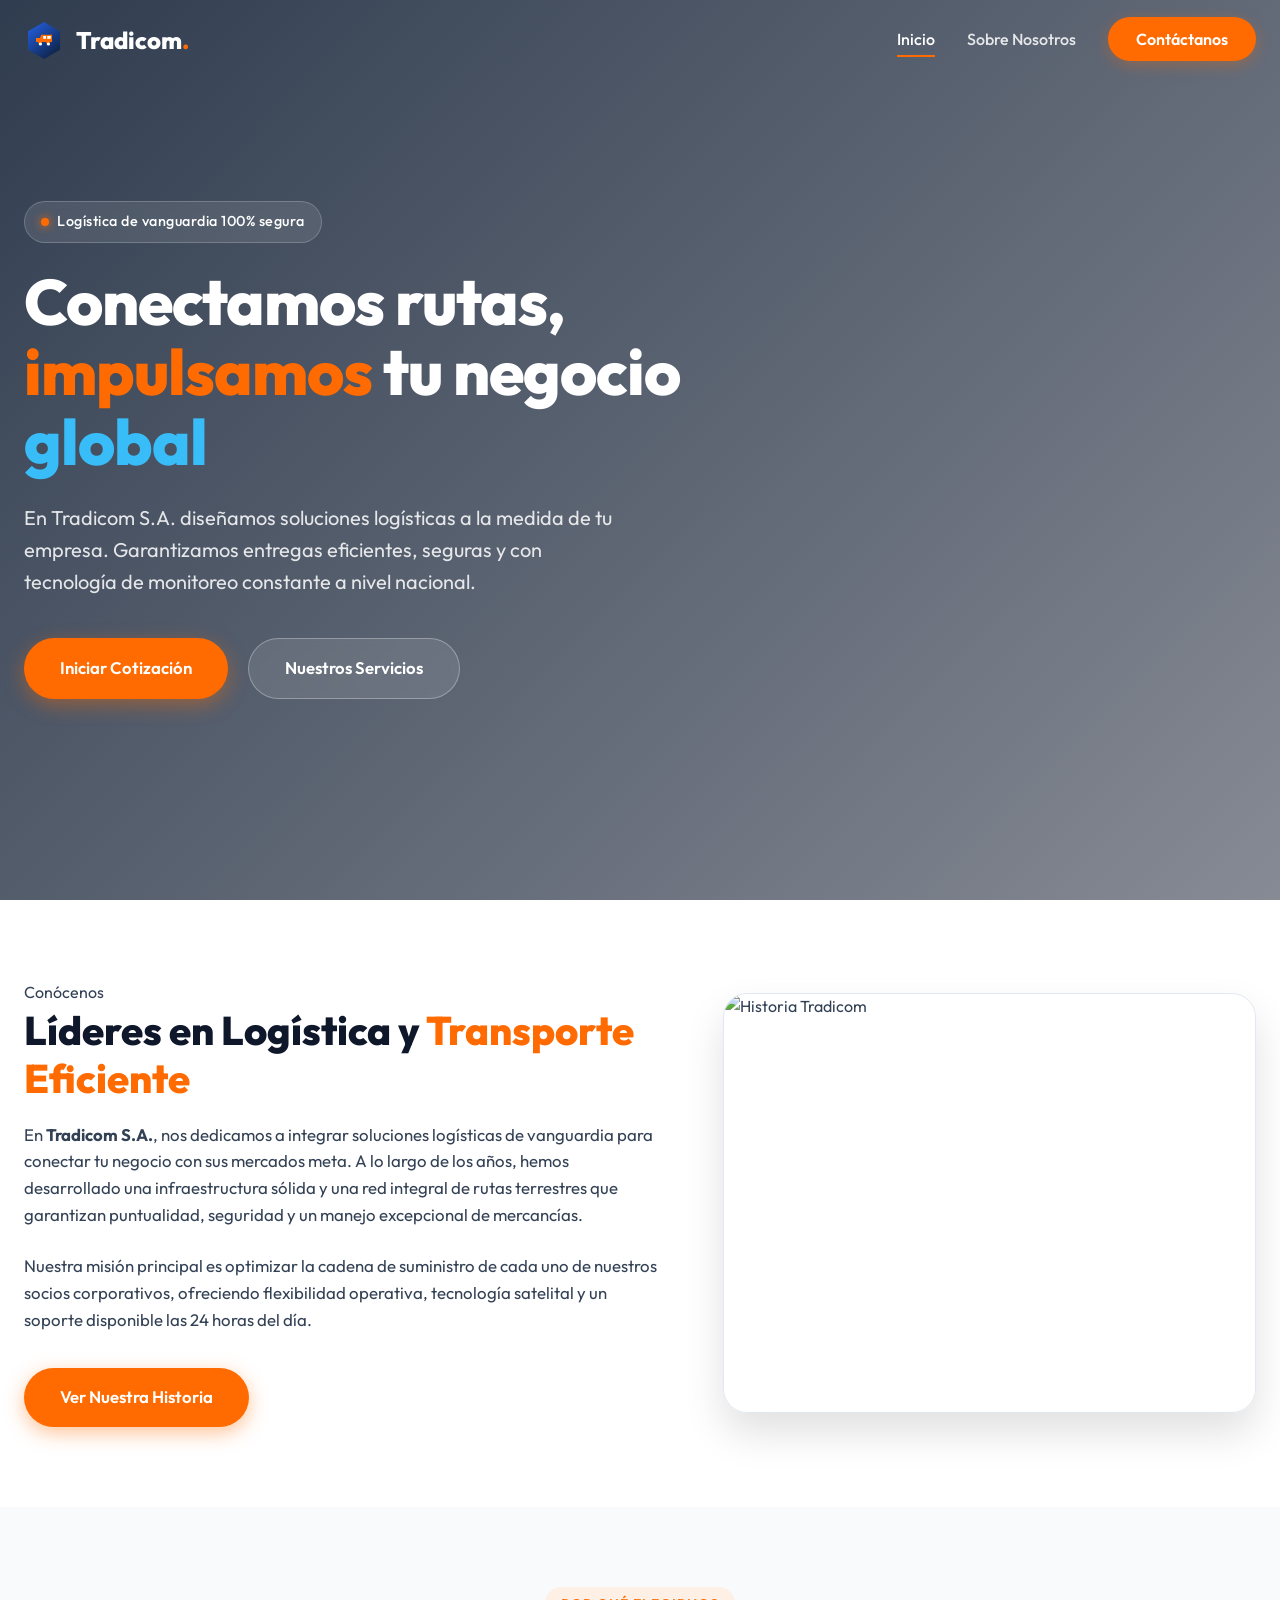
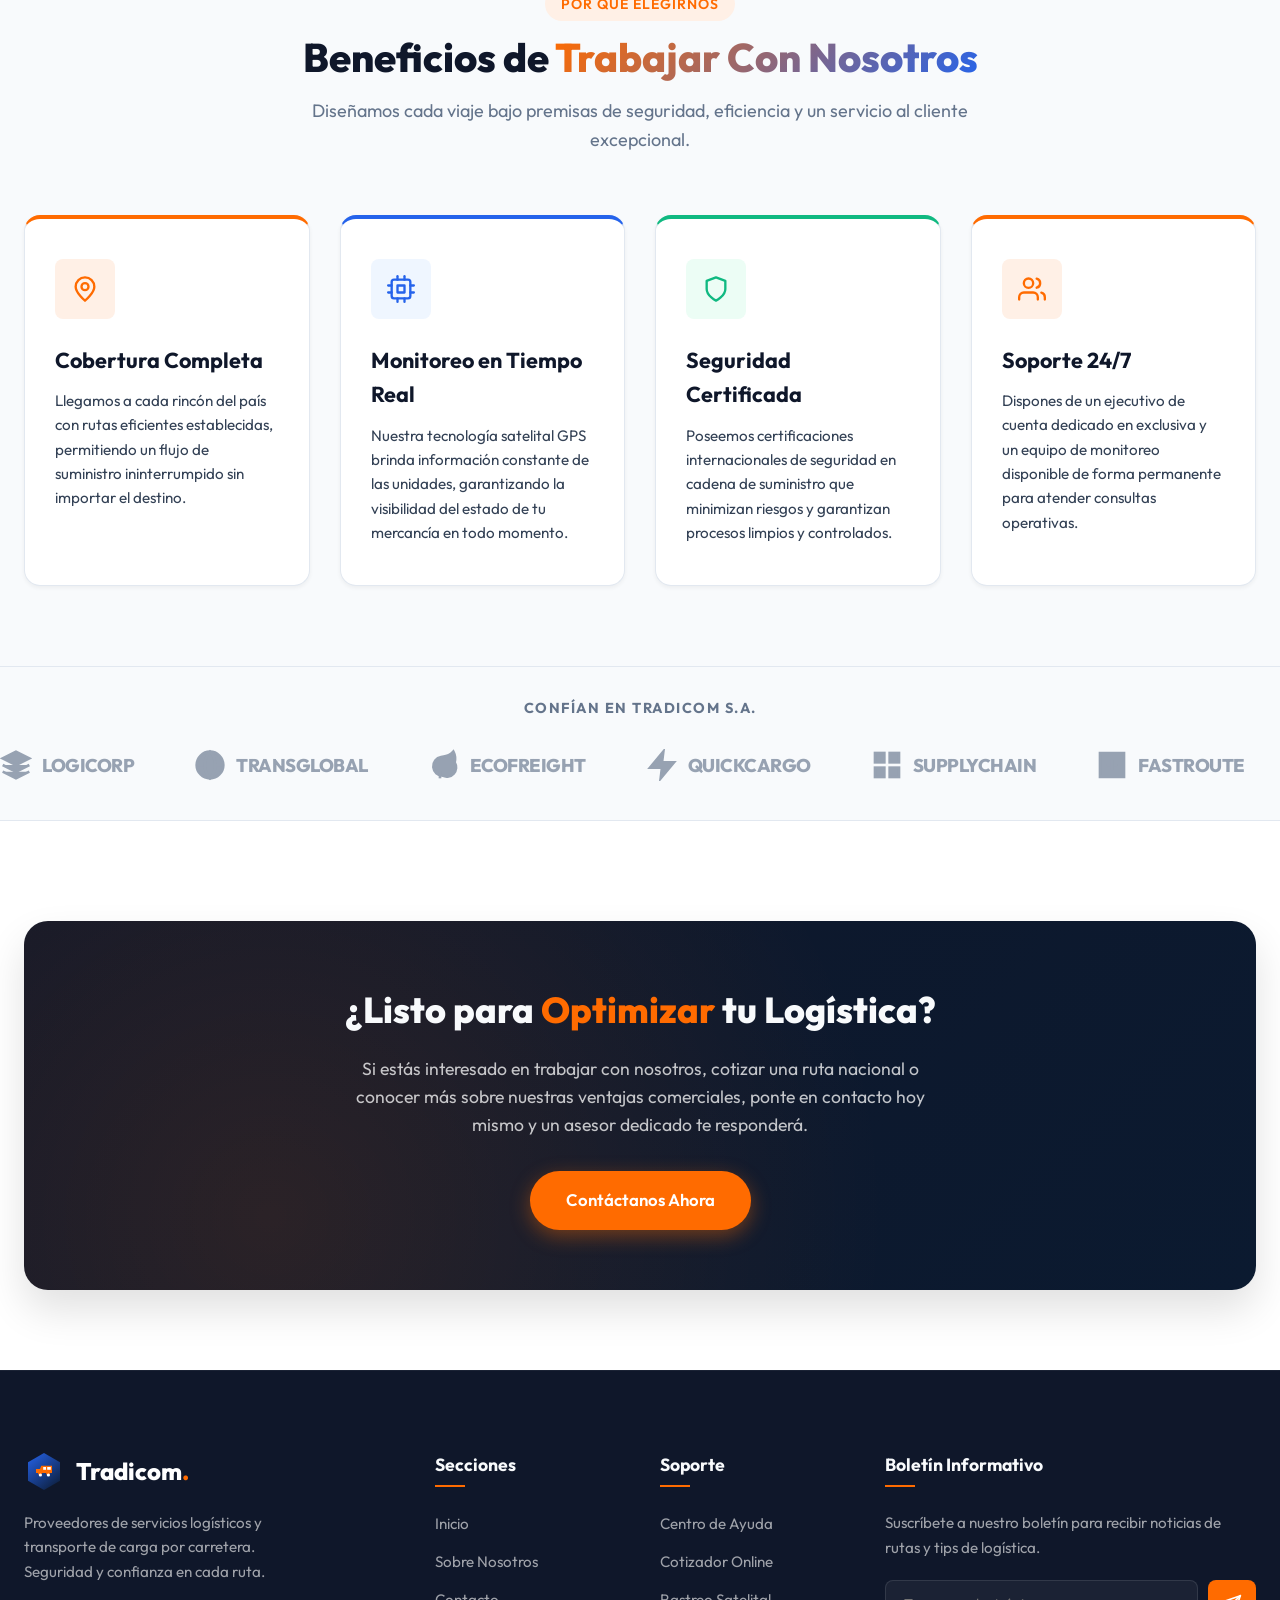
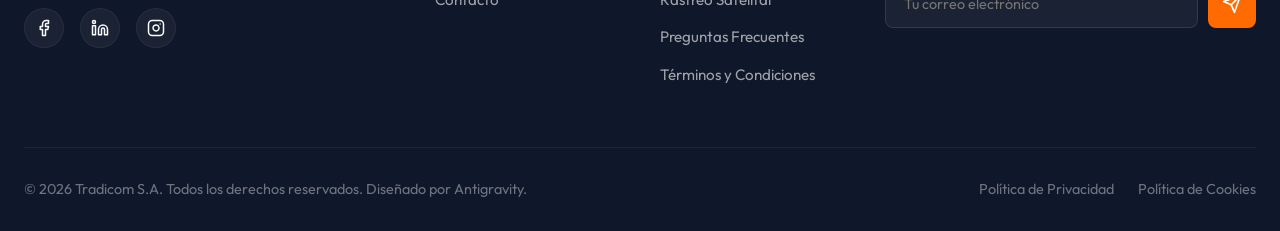
==== index.html @ 8307e0cf "Add files via upload" ====
<!DOCTYPE html>
<html lang="es">
<head>
  <meta charset="UTF-8">
  <meta name="viewport" content="width=device-width, initial-scale=1.0">
  <title>Tradicom S.A. | Inicio - Transporte y Logística Premium</title>
  <!-- Etiquetas Meta para SEO -->
  <meta name="description" content="Tradicom S.A. ofrece servicios de transporte terrestre y soluciones logísticas de alta eficiencia, seguridad y cobertura. Optimiza tu cadena de suministro con nosotros.">
  <meta name="keywords" content="Tradicom, Logística, Transporte, Carga, Camiones, Distribución, Cadena de Suministro, Envíos, WhatsApp">
  <meta name="author" content="Tradicom S.A.">
  <!-- Enlace a la hoja de estilos compartida -->
  <link rel="stylesheet" href="style.css">
</head>
<body>

  <!-- Barra de Navegación (Sticky y Responsiva) -->
  <header>
    <div class="container nav-container">
      <!-- Logotipo y Nombre de la Empresa -->
      <a href="index.html" class="logo" id="logoLink">
        <svg viewBox="0 0 100 100" fill="none" xmlns="http://www.w3.org/2000/svg">
          <path d="M50 5L90 28.1V74.4L50 97.5L10 74.4V28.1L50 5Z" fill="url(#logo-gradient)" />
          <path d="M30 45L40 45L43 37L70 37V55L65 55L63 60L57 60L55 55L45 55L43 60L37 60L35 55L30 55V45Z" fill="#ff6b00" />
          <circle cx="41" cy="60" r="4" fill="white" />
          <circle cx="61" cy="60" r="4" fill="white" />
          <path d="M58 40H67V47H58V40Z" fill="white" />
          <path d="M48 40H55V47H48V40Z" fill="white" />
          <defs>
            <linearGradient id="logo-gradient" x1="10" y1="5" x2="90" y2="97.5" gradientUnits="userSpaceOnUse">
              <stop offset="0%" stop-color="#2563eb" />
              <stop offset="100%" stop-color="#0b1a30" />
            </linearGradient>
          </defs>
        </svg>
        <div class="logo-text">Tradicom<span>.</span></div>
      </a>

      <!-- Enlaces de navegación entre las páginas del sitio -->
      <nav>
        <ul class="nav-links">
          <li><a href="index.html" class="active">Inicio</a></li>
          <li><a href="sobre-nosotros.html">Sobre Nosotros</a></li>
          <li class="nav-cta"><a href="contacto.html" id="navContactBtn">Contáctanos</a></li>
        </ul>
      </nav>

      <!-- Botón de menú tipo hamburguesa para vista móvil -->
      <button class="menu-toggle" aria-label="Abrir menú de navegación" id="menuToggleBtn">
        <span></span>
        <span></span>
        <span></span>
      </button>
    </div>
  </header>

  <!-- Sección Hero (Inicio con Imagen de Fondo) -->
  <section id="inicio" class="hero">
    <div class="container">
      <div class="hero-content">
        <div class="badge">
          <span></span> Logística de vanguardia 100% segura
        </div>
        <h1>Conectamos rutas, <br><span class="orange-text">impulsamos</span> tu negocio <span class="blue-text">global</span></h1>
        <p>En Tradicom S.A. diseñamos soluciones logísticas a la medida de tu empresa. Garantizamos entregas eficientes, seguras y con tecnología de monitoreo constante a nivel nacional.</p>
        <div class="hero-ctas">
          <a href="contacto.html" class="btn btn-primary">Iniciar Cotización</a>
          <a href="sobre-nosotros.html" class="btn btn-secondary">Nuestros Servicios</a>
        </div>
      </div>
    </div>
  </section>

  <!-- Sección: Breve Descripción y Carrusel de Fotos Autoproducido -->
  <section id="sobre-tradicom">
    <div class="container intro-container">
      <!-- Texto descriptivo de la empresa -->
      <div class="intro-text">
        <span class="tag">Conócenos</span>
        <h2>Líderes en Logística y <span>Transporte Eficiente</span></h2>
        <p>En <strong>Tradicom S.A.</strong>, nos dedicamos a integrar soluciones logísticas de vanguardia para conectar tu negocio con sus mercados meta. A lo largo de los años, hemos desarrollado una infraestructura sólida y una red integral de rutas terrestres que garantizan puntualidad, seguridad y un manejo excepcional de mercancías.</p>
        <p>Nuestra misión principal es optimizar la cadena de suministro de cada uno de nuestros socios corporativos, ofreciendo flexibilidad operativa, tecnología satelital y un soporte disponible las 24 horas del día.</p>
        <a href="sobre-nosotros.html" class="btn btn-primary" style="margin-top: 10px;">Ver Nuestra Historia</a>
      </div>
      
      <!-- Carrusel de imágenes automáticas (Controladas por JS) -->
      <div class="intro-carousel" id="homeCarousel">
        <img src="assets/history.jpg" class="intro-carousel-img active" alt="Historia Tradicom">
        <img src="assets/infrastructure.jpg" class="intro-carousel-img" alt="Infraestructura Tradicom">
        <img src="assets/companies.jpg" class="intro-carousel-img" alt="Alianzas Comerciales">
      </div>
    </div>
  </section>

  <!-- Sección: Beneficios de trabajar con nosotros (Reubicada) -->
  <section id="beneficios" class="section-bg-alt">
    <div class="container">
      <div class="section-header">
        <span class="tag">Por Qué Elegirnos</span>
        <h2>Beneficios de <span>Trabajar Con Nosotros</span></h2>
        <p>Diseñamos cada viaje bajo premisas de seguridad, eficiencia y un servicio al cliente excepcional.</p>
      </div>

      <!-- Cuadrícula de Beneficios -->
      <div class="beneficios-grid">
        <!-- Beneficio 1: Cobertura Nacional -->
        <div class="beneficio-card">
          <div class="beneficio-icon">
            <svg viewBox="0 0 24 24" fill="none" stroke="currentColor" stroke-width="2" stroke-linecap="round" stroke-linejoin="round">
              <path d="M12 2a8 8 0 0 0-8 8c0 5.25 8 12 8 12s8-6.75 8-12a8 8 0 0 0-8-8z"></path>
              <circle cx="12" cy="10" r="3"></circle>
            </svg>
          </div>
          <h3>Cobertura Completa</h3>
          <p>Llegamos a cada rincón del país con rutas eficientes establecidas, permitiendo un flujo de suministro ininterrumpido sin importar el destino.</p>
        </div>

        <!-- Beneficio 2: Tecnología satelital -->
        <div class="beneficio-card">
          <div class="beneficio-icon">
            <svg viewBox="0 0 24 24" fill="none" stroke="currentColor" stroke-width="2" stroke-linecap="round" stroke-linejoin="round">
              <rect x="4" y="4" width="16" height="16" rx="2" ry="2"></rect>
              <rect x="9" y="9" width="6" height="6"></rect>
              <line x1="9" y1="1" x2="9" y2="4"></line>
              <line x1="15" y1="1" x2="15" y2="4"></line>
              <line x1="9" y1="20" x2="9" y2="23"></line>
              <line x1="15" y1="20" x2="15" y2="23"></line>
              <line x1="20" y1="9" x2="23" y2="9"></line>
              <line x1="20" y1="15" x2="23" y2="15"></line>
              <line x1="1" y1="9" x2="4" y2="9"></line>
              <line x1="1" y1="15" x2="4" y2="15"></line>
            </svg>
          </div>
          <h3>Monitoreo en Tiempo Real</h3>
          <p>Nuestra tecnología satelital GPS brinda información constante de las unidades, garantizando la visibilidad del estado de tu mercancía en todo momento.</p>
        </div>

        <!-- Beneficio 3: Seguridad certificada -->
        <div class="beneficio-card">
          <div class="beneficio-icon">
            <svg viewBox="0 0 24 24" fill="none" stroke="currentColor" stroke-width="2" stroke-linecap="round" stroke-linejoin="round">
              <path d="M12 22s8-4 8-10V5l-8-3-8 3v7c0 6 8 10 8 10z"></path>
            </svg>
          </div>
          <h3>Seguridad Certificada</h3>
          <p>Poseemos certificaciones internacionales de seguridad en cadena de suministro que minimizan riesgos y garantizan procesos limpios y controlados.</p>
        </div>

        <!-- Beneficio 4: Soporte -->
        <div class="beneficio-card">
          <div class="beneficio-icon">
            <svg viewBox="0 0 24 24" fill="none" stroke="currentColor" stroke-width="2" stroke-linecap="round" stroke-linejoin="round">
              <path d="M17 21v-2a4 4 0 0 0-4-4H5a4 4 0 0 0-4 4v2"></path>
              <circle cx="9" cy="7" r="4"></circle>
              <path d="M23 21v-2a4 4 0 0 0-3-3.87"></path>
              <path d="M16 3.13a4 4 0 0 1 0 7.75"></path>
            </svg>
          </div>
          <h3>Soporte 24/7</h3>
          <p>Dispones de un ejecutivo de cuenta dedicado en exclusiva y un equipo de monitoreo disponible de forma permanente para atender consultas operativas.</p>
        </div>
      </div>
    </div>
  </section>

  <!-- Sección: Cinta de Logos con Movimiento Infinito (Ticker) -->
  <section class="ticker-wrap">
    <div class="ticker-title">Confían en Tradicom S.A.</div>
    <div class="ticker">
      <!-- Grupo 1 de Logos (Original) -->
      <div class="ticker-group">
        <!-- Logo 1: LogiCorp -->
        <div class="logo-item">
          <svg viewBox="0 0 24 24" fill="none" stroke="currentColor" stroke-width="2">
            <polygon points="12 2 2 7 12 12 22 7 12 2"></polygon>
            <polyline points="2 17 12 22 22 17"></polyline>
            <polyline points="2 12 12 17 22 12"></polyline>
          </svg>
          <span>LOGICORP</span>
        </div>
        <!-- Logo 2: TransGlobal -->
        <div class="logo-item">
          <svg viewBox="0 0 24 24" fill="none" stroke="currentColor" stroke-width="2">
            <circle cx="12" cy="12" r="10"></circle>
            <path d="M2 12h20"></path>
            <path d="M12 2a15.3 15.3 0 0 1 4 10 15.3 15.3 0 0 1-4 10 15.3 15.3 0 0 1-4-10 15.3 15.3 0 0 1 4-10z"></path>
          </svg>
          <span>TRANSGLOBAL</span>
        </div>
        <!-- Logo 3: EcoFreight -->
        <div class="logo-item">
          <svg viewBox="0 0 24 24" fill="none" stroke="currentColor" stroke-width="2">
            <path d="M11 20A7 7 0 0 1 9.8 6.1C15.5 5 17 4.48 19 2c1 2 2 3.5 1 8a7 7 0 0 1-9 10z"></path>
            <path d="M9 22v-6"></path>
          </svg>
          <span>ECOFREIGHT</span>
        </div>
        <!-- Logo 4: QuickCargo -->
        <div class="logo-item">
          <svg viewBox="0 0 24 24" fill="none" stroke="currentColor" stroke-width="2">
            <polygon points="13 2 3 14 12 14 11 22 21 10 12 10 13 2"></polygon>
          </svg>
          <span>QUICKCARGO</span>
        </div>
        <!-- Logo 5: SupplyChain Co -->
        <div class="logo-item">
          <svg viewBox="0 0 24 24" fill="none" stroke="currentColor" stroke-width="2">
            <rect x="3" y="3" width="7" height="7"></rect>
            <rect x="14" y="3" width="7" height="7"></rect>
            <rect x="14" y="14" width="7" height="7"></rect>
            <rect x="3" y="14" width="7" height="7"></rect>
          </svg>
          <span>SUPPLYCHAIN</span>
        </div>
        <!-- Logo 6: FastRoute -->
        <div class="logo-item">
          <svg viewBox="0 0 24 24" fill="none" stroke="currentColor" stroke-width="2">
            <path d="M3 3h18v18H3z"></path>
            <path d="M8 12h8"></path>
            <path d="M12 8v8"></path>
          </svg>
          <span>FASTROUTE</span>
        </div>
      </div>

      <!-- Grupo 2 de Logos (Duplicado para loop infinito sin saltos) -->
      <div class="ticker-group">
        <!-- Logo 1: LogiCorp -->
        <div class="logo-item">
          <svg viewBox="0 0 24 24" fill="none" stroke="currentColor" stroke-width="2">
            <polygon points="12 2 2 7 12 12 22 7 12 2"></polygon>
            <polyline points="2 17 12 22 22 17"></polyline>
            <polyline points="2 12 12 17 22 12"></polyline>
          </svg>
          <span>LOGICORP</span>
        </div>
        <!-- Logo 2: TransGlobal -->
        <div class="logo-item">
          <svg viewBox="0 0 24 24" fill="none" stroke="currentColor" stroke-width="2">
            <circle cx="12" cy="12" r="10"></circle>
            <path d="M2 12h20"></path>
            <path d="M12 2a15.3 15.3 0 0 1 4 10 15.3 15.3 0 0 1-4 10 15.3 15.3 0 0 1-4-10 15.3 15.3 0 0 1 4-10z"></path>
          </svg>
          <span>TRANSGLOBAL</span>
        </div>
        <!-- Logo 3: EcoFreight -->
        <div class="logo-item">
          <svg viewBox="0 0 24 24" fill="none" stroke="currentColor" stroke-width="2">
            <path d="M11 20A7 7 0 0 1 9.8 6.1C15.5 5 17 4.48 19 2c1 2 2 3.5 1 8a7 7 0 0 1-9 10z"></path>
            <path d="M9 22v-6"></path>
          </svg>
          <span>ECOFREIGHT</span>
        </div>
        <!-- Logo 4: QuickCargo -->
        <div class="logo-item">
          <svg viewBox="0 0 24 24" fill="none" stroke="currentColor" stroke-width="2">
            <polygon points="13 2 3 14 12 14 11 22 21 10 12 10 13 2"></polygon>
          </svg>
          <span>QUICKCARGO</span>
        </div>
        <!-- Logo 5: SupplyChain Co -->
        <div class="logo-item">
          <svg viewBox="0 0 24 24" fill="none" stroke="currentColor" stroke-width="2">
            <rect x="3" y="3" width="7" height="7"></rect>
            <rect x="14" y="3" width="7" height="7"></rect>
            <rect x="14" y="14" width="7" height="7"></rect>
            <rect x="3" y="14" width="7" height="7"></rect>
          </svg>
          <span>SUPPLYCHAIN</span>
        </div>
        <!-- Logo 6: FastRoute -->
        <div class="logo-item">
          <svg viewBox="0 0 24 24" fill="none" stroke="currentColor" stroke-width="2">
            <path d="M3 3h18v18H3z"></path>
            <path d="M8 12h8"></path>
            <path d="M12 8v8"></path>
          </svg>
          <span>FASTROUTE</span>
        </div>
      </div>
    </div>
  </section>

  <!-- Sección: Banner Llamado a la Acción (CTA de Trabajo / Interés) -->
  <section id="trabaja-con-nosotros">
    <div class="container">
      <div class="work-cta-banner">
        <h3>¿Listo para <span>Optimizar</span> tu Logística?</h3>
        <p>Si estás interesado en trabajar con nosotros, cotizar una ruta nacional o conocer más sobre nuestras ventajas comerciales, ponte en contacto hoy mismo y un asesor dedicado te responderá.</p>
        <a href="contacto.html" class="btn btn-primary">Contáctanos Ahora</a>
      </div>
    </div>
  </section>

  <!-- Footer Compartido -->
  <footer>
    <div class="container">
      <div class="footer-grid">
        <!-- Info de marca -->
        <div class="footer-brand">
          <a href="index.html" class="logo" style="color: var(--primary-white);">
            <svg viewBox="0 0 100 100" fill="none" xmlns="http://www.w3.org/2000/svg">
              <path d="M50 5L90 28.1V74.4L50 97.5L10 74.4V28.1L50 5Z" fill="url(#footer-logo-gradient)" />
              <path d="M30 45L40 45L43 37L70 37V55L65 55L63 60L57 60L55 55L45 55L43 60L37 60L35 55L30 55V45Z" fill="#ff6b00" />
              <circle cx="41" cy="60" r="4" fill="white" />
              <circle cx="61" cy="60" r="4" fill="white" />
              <path d="M58 40H67V47H58V40Z" fill="white" />
              <path d="M48 40H55V47H48V40Z" fill="white" />
              <defs>
                <linearGradient id="footer-logo-gradient" x1="10" y1="5" x2="90" y2="97.5" gradientUnits="userSpaceOnUse">
                  <stop offset="0%" stop-color="#2563eb" />
                  <stop offset="100%" stop-color="#0b1a30" />
                </linearGradient>
              </defs>
            </svg>
            <div class="logo-text">Tradicom<span>.</span></div>
          </a>
          <p>Proveedores de servicios logísticos y transporte de carga por carretera. Seguridad y confianza en cada ruta.</p>
          <div class="social-links">
            <a href="#" class="social-link" aria-label="Facebook">
              <svg viewBox="0 0 24 24" fill="none" stroke="currentColor" stroke-width="2" stroke-linecap="round" stroke-linejoin="round"><path d="M18 2h-3a5 5 0 0 0-5 5v3H7v4h3v8h4v-8h3l1-4h-4V7a1 1 0 0 1 1-1h3z"></path></svg>
            </a>
            <a href="#" class="social-link" aria-label="LinkedIn">
              <svg viewBox="0 0 24 24" fill="none" stroke="currentColor" stroke-width="2" stroke-linecap="round" stroke-linejoin="round"><path d="M16 8a6 6 0 0 1 6 6v7h-4v-7a2 2 0 0 0-2-2 2 2 0 0 0-2 2v7h-4v-7a6 6 0 0 1 6-6z"></path><rect x="2" y="9" width="4" height="12"></rect><circle cx="4" cy="4" r="2"></circle></svg>
            </a>
            <a href="#" class="social-link" aria-label="Instagram">
              <svg viewBox="0 0 24 24" fill="none" stroke="currentColor" stroke-width="2" stroke-linecap="round" stroke-linejoin="round"><rect x="2" y="2" width="20" height="20" rx="5" ry="5"></rect><path d="M16 11.37A4 4 0 1 1 12.63 8 4 4 0 0 1 16 11.37z"></path><line x1="17.5" y1="6.5" x2="17.51" y2="6.5"></line></svg>
            </a>
          </div>
        </div>

        <!-- Enlaces internos -->
        <div class="footer-nav">
          <h4>Secciones</h4>
          <ul class="footer-links">
            <li><a href="index.html">Inicio</a></li>
            <li><a href="sobre-nosotros.html">Sobre Nosotros</a></li>
            <li><a href="contacto.html">Contacto</a></li>
          </ul>
        </div>

        <!-- Soporte operativo -->
        <div class="footer-nav">
          <h4>Soporte</h4>
          <ul class="footer-links">
            <li><a href="#">Centro de Ayuda</a></li>
            <li><a href="#">Cotizador Online</a></li>
            <li><a href="#">Rastreo Satelital</a></li>
            <li><a href="#">Preguntas Frecuentes</a></li>
            <li><a href="#">Términos y Condiciones</a></li>
          </ul>
        </div>

        <!-- Suscripción al Newsletter -->
        <div class="footer-newsletter">
          <h4>Boletín Informativo</h4>
          <p>Suscríbete a nuestro boletín para recibir noticias de rutas y tips de logística.</p>
          <form class="newsletter-form" onsubmit="event.preventDefault(); alert('¡Gracias por suscribirte!'); this.reset();">
            <input type="email" placeholder="Tu correo electrónico" required aria-label="Correo de suscripción">
            <button type="submit" aria-label="Suscribirse">
              <svg viewBox="0 0 24 24" fill="none" stroke="currentColor" stroke-width="2" stroke-linecap="round" stroke-linejoin="round"><line x1="22" y1="2" x2="11" y2="13"></line><polygon points="22 2 15 22 11 13 2 9 22 2"></polygon></svg>
            </button>
          </form>
        </div>
      </div>

      <!-- Derechos Reservados -->
      <div class="footer-bottom">
        <p>&copy; 2026 Tradicom S.A. Todos los derechos reservados. Diseñado por Antigravity.</p>
        <div class="footer-bottom-links">
          <a href="#">Política de Privacidad</a>
          <a href="#">Política de Cookies</a>
        </div>
      </div>
    </div>
  </footer>

  <!-- Scripts -->
  <script src="script.js"></script>
</body>
</html>
---- style.css ----
/* Import modern Google Fonts */
@import url('https://fonts.googleapis.com/css2?family=Outfit:wght@300;400;500;600;700;800&family=Plus+Jakarta+Sans:wght@400;500;600;700&display=swap');

/* CSS Variables */
:root {
  --primary-white: #ffffff;
  --bg-light: #f8fafc;
  --bg-dark: #0f172a;
  --bg-dark-card: #1e293b;
  
  /* Brand Colors */
  --brand-orange: #ff6b00;
  --brand-orange-hover: #e05e00;
  --brand-orange-light: #fff0e6;
  
  --brand-green: #10b981;
  --brand-green-hover: #059669;
  --brand-green-light: #ecfdf5;
  
  --brand-blue: #2563eb;
  --brand-blue-hover: #1d4ed8;
  --brand-blue-light: #eff6ff;
  --brand-dark-blue: #0b1a30;
  
  /* Typography Colors */
  --text-dark: #0f172a;
  --text-body: #334155;
  --text-muted: #64748b;
  --text-light: #f8fafc;
  
  /* Layout and effects */
  --border-color: #e2e8f0;
  --border-color-dark: #334155;
  --shadow-sm: 0 2px 4px rgba(0,0,0,0.05);
  --shadow-md: 0 8px 30px rgba(0,0,0,0.08);
  --shadow-lg: 0 20px 40px rgba(0,0,0,0.12);
  --radius-sm: 8px;
  --radius-md: 16px;
  --radius-lg: 24px;
  --transition: all 0.3s cubic-bezier(0.4, 0, 0.2, 1);
  --transition-slow: all 0.6s cubic-bezier(0.4, 0, 0.2, 1);
}

/* Reset and Global Styles */
*, *::before, *::after {
  box-sizing: border-box;
  margin: 0;
  padding: 0;
}

html {
  scroll-behavior: smooth;
  font-size: 16px;
}

body {
  font-family: 'Outfit', 'Plus Jakarta Sans', sans-serif;
  background-color: var(--primary-white);
  color: var(--text-body);
  line-height: 1.6;
  overflow-x: hidden;
  -webkit-font-smoothing: antialiased;
}

a {
  text-decoration: none;
  color: inherit;
  transition: var(--transition);
}

button, input, textarea, select {
  font-family: inherit;
}

/* Container */
.container {
  width: 100%;
  max-width: 1280px;
  margin: 0 auto;
  padding: 0 1.5rem;
}

section {
  padding: 80px 0;
  position: relative;
}

.section-bg-alt {
  background-color: var(--bg-light);
}

/* Section Header Utility */
.section-header {
  text-align: center;
  max-width: 700px;
  margin: 0 auto 60px auto;
}

.section-header .tag {
  display: inline-block;
  padding: 6px 16px;
  background-color: var(--brand-orange-light);
  color: var(--brand-orange);
  font-weight: 600;
  font-size: 0.875rem;
  border-radius: 50px;
  margin-bottom: 12px;
  text-transform: uppercase;
  letter-spacing: 1px;
}

.section-header h2 {
  font-size: 2.5rem;
  font-weight: 800;
  color: var(--text-dark);
  line-height: 1.2;
  margin-bottom: 16px;
}

.section-header h2 span {
  background: linear-gradient(135deg, var(--brand-orange) 0%, var(--brand-blue) 100%);
  -webkit-background-clip: text;
  -webkit-text-fill-color: transparent;
}

.section-header p {
  color: var(--text-muted);
  font-size: 1.125rem;
}

/* Navigation Bar */
header {
  position: fixed;
  top: 0;
  left: 0;
  width: 100%;
  z-index: 1000;
  transition: var(--transition);
  border-bottom: 1px solid transparent;
}

header.scrolled {
  background: rgba(255, 255, 255, 0.85);
  backdrop-filter: blur(16px);
  -webkit-backdrop-filter: blur(16px);
  box-shadow: var(--shadow-sm);
  border-bottom: 1px solid var(--border-color);
  padding: 10px 0;
}

header:not(.scrolled) {
  padding: 20px 0;
  background: transparent;
}

.nav-container {
  display: flex;
  justify-content: space-between;
  align-items: center;
}

.logo {
  display: flex;
  align-items: center;
  gap: 12px;
  font-weight: 800;
  font-size: 1.5rem;
  color: var(--primary-white);
  transition: var(--transition);
}

header.scrolled .logo {
  color: var(--text-dark);
}

.logo svg {
  width: 40px;
  height: 40px;
}

.logo-text span {
  color: var(--brand-orange);
}

.nav-links {
  display: flex;
  align-items: center;
  list-style: none;
  gap: 32px;
}

.nav-links a {
  font-weight: 500;
  color: rgba(255, 255, 255, 0.85);
  position: relative;
  padding: 8px 0;
}

.nav-links a::after {
  content: '';
  position: absolute;
  bottom: 0;
  left: 0;
  width: 0;
  height: 2px;
  background-color: var(--brand-orange);
  transition: var(--transition);
}

.nav-links a:hover::after,
.nav-links a.active::after {
  width: 100%;
}

.nav-links a:hover,
.nav-links a.active {
  color: var(--primary-white);
}

header.scrolled .nav-links a {
  color: var(--text-body);
}

header.scrolled .nav-links a:hover,
header.scrolled .nav-links a.active {
  color: var(--brand-orange);
}

/* Nav Contact CTA Button */
.nav-cta a {
  background-color: var(--brand-orange);
  color: var(--primary-white) !important;
  padding: 12px 28px;
  border-radius: 50px;
  font-weight: 600;
  box-shadow: 0 4px 15px rgba(255, 107, 0, 0.3);
  transition: var(--transition);
}

.nav-cta a::after {
  display: none;
}

.nav-cta a:hover {
  background-color: var(--brand-orange-hover);
  transform: translateY(-2px);
  box-shadow: 0 6px 20px rgba(255, 107, 0, 0.4);
}

/* Mobile Menu Toggle */
.menu-toggle {
  display: none;
  background: none;
  border: none;
  cursor: pointer;
  padding: 8px;
}

.menu-toggle span {
  display: block;
  width: 28px;
  height: 3px;
  background-color: var(--primary-white);
  margin: 5px 0;
  border-radius: 2px;
  transition: var(--transition);
}

header.scrolled .menu-toggle span {
  background-color: var(--text-dark);
}

/* Hero Section */
.hero {
  height: 100vh;
  min-height: 600px;
  display: flex;
  align-items: center;
  background: linear-gradient(135deg, rgba(11, 26, 48, 0.85) 0%, rgba(15, 23, 42, 0.5) 100%), url('assets/hero_truck.jpg') no-repeat center center/cover;
  color: var(--primary-white);
  padding-top: 80px;
}

.hero-content {
  max-width: 750px;
}

.hero-content .badge {
  display: inline-flex;
  align-items: center;
  gap: 8px;
  padding: 8px 16px;
  background-color: rgba(255, 255, 255, 0.1);
  backdrop-filter: blur(10px);
  border: 1px solid rgba(255, 255, 255, 0.2);
  border-radius: 50px;
  margin-bottom: 24px;
  font-weight: 500;
  font-size: 0.9rem;
  letter-spacing: 0.5px;
}

.hero-content .badge span {
  width: 8px;
  height: 8px;
  background-color: var(--brand-orange);
  border-radius: 50%;
  display: inline-block;
  box-shadow: 0 0 10px var(--brand-orange);
  animation: pulse 2s infinite;
}

.hero h1 {
  font-size: 4rem;
  font-weight: 800;
  line-height: 1.1;
  margin-bottom: 24px;
  letter-spacing: -1px;
}

.hero h1 span.orange-text {
  color: var(--brand-orange);
}

.hero h1 span.blue-text {
  color: #38bdf8;
}

.hero p {
  font-size: 1.25rem;
  color: rgba(255, 255, 255, 0.85);
  margin-bottom: 40px;
  max-width: 600px;
}

.hero-ctas {
  display: flex;
  gap: 20px;
  flex-wrap: wrap;
}

.btn {
  display: inline-flex;
  align-items: center;
  justify-content: center;
  padding: 16px 36px;
  font-weight: 600;
  border-radius: 50px;
  cursor: pointer;
  transition: var(--transition);
  font-size: 1.05rem;
  gap: 10px;
}

.btn-primary {
  background-color: var(--brand-orange);
  color: var(--primary-white);
  box-shadow: 0 6px 20px rgba(255, 107, 0, 0.4);
}

.btn-primary:hover {
  background-color: var(--brand-orange-hover);
  transform: translateY(-3px);
  box-shadow: 0 8px 25px rgba(255, 107, 0, 0.5);
}

.btn-secondary {
  background-color: rgba(255, 255, 255, 0.1);
  color: var(--primary-white);
  border: 1px solid rgba(255, 255, 255, 0.3);
  backdrop-filter: blur(5px);
}

.btn-secondary:hover {
  background-color: rgba(255, 255, 255, 0.2);
  border-color: var(--primary-white);
  transform: translateY(-3px);
}

/* Sobre Nosotros Section (Slider) */
.slider-container {
  position: relative;
  overflow: hidden;
  border-radius: var(--radius-lg);
  box-shadow: var(--shadow-lg);
  background-color: var(--primary-white);
}

.slider-wrapper {
  position: relative;
  height: 520px;
  width: 100%;
}

.slide {
  position: absolute;
  top: 0;
  left: 0;
  width: 100%;
  height: 100%;
  opacity: 0;
  visibility: hidden;
  transition: var(--transition-slow);
  display: grid;
  grid-template-columns: 1fr 1fr;
  align-items: center;
  background-color: var(--primary-white);
}

.slide.active {
  opacity: 1;
  visibility: visible;
  z-index: 10;
}

.slide-image {
  height: 100%;
  width: 100%;
  overflow: hidden;
  position: relative;
}

.slide-image img {
  width: 100%;
  height: 100%;
  object-fit: cover;
  transition: var(--transition-slow);
}

.slide.active .slide-image img {
  transform: scale(1.05);
}

/* Subtle overlay on slide images */
.slide-image::after {
  content: '';
  position: absolute;
  top: 0;
  left: 0;
  width: 100%;
  height: 100%;
  background: linear-gradient(to right, transparent 50%, rgba(255,255,255,0.05));
}

.slide-content {
  padding: 60px 80px 60px 60px;
  display: flex;
  flex-direction: column;
  justify-content: center;
}

.slide-tag {
  color: var(--brand-blue);
  font-weight: 700;
  text-transform: uppercase;
  font-size: 0.85rem;
  letter-spacing: 2px;
  margin-bottom: 12px;
}

.slide-content h3 {
  font-size: 2.25rem;
  font-weight: 800;
  color: var(--text-dark);
  margin-bottom: 20px;
  line-height: 1.2;
}

.slide-content p {
  color: var(--text-body);
  margin-bottom: 30px;
  font-size: 1.05rem;
}

/* Stat badges inside slider */
.slide-stats {
  display: grid;
  grid-template-columns: 1fr 1fr;
  gap: 20px;
  margin-top: auto;
}

.stat-item {
  border-left: 3px solid var(--brand-orange);
  padding-left: 15px;
}

.slide:nth-child(2) .stat-item {
  border-left-color: var(--brand-blue);
}

.slide:nth-child(3) .stat-item {
  border-left-color: var(--brand-green);
}

.stat-number {
  font-size: 1.75rem;
  font-weight: 800;
  color: var(--text-dark);
  line-height: 1;
  margin-bottom: 4px;
}

.stat-label {
  font-size: 0.875rem;
  color: var(--text-muted);
  font-weight: 500;
}

/* Slider Controls */
.slider-control {
  position: absolute;
  top: 50%;
  transform: translateY(-50%);
  width: 50px;
  height: 50px;
  border-radius: 50%;
  background-color: var(--primary-white);
  box-shadow: var(--shadow-md);
  border: none;
  cursor: pointer;
  display: flex;
  align-items: center;
  justify-content: center;
  z-index: 20;
  transition: var(--transition);
  color: var(--text-dark);
}

.slider-control:hover {
  background-color: var(--brand-orange);
  color: var(--primary-white);
  box-shadow: 0 4px 15px rgba(255, 107, 0, 0.4);
}

.slider-control-prev {
  left: 20px;
}

.slider-control-next {
  right: 20px;
}

.slider-dots {
  position: absolute;
  bottom: 25px;
  right: 80px;
  display: flex;
  gap: 10px;
  z-index: 20;
}

.slider-dot {
  width: 10px;
  height: 10px;
  border-radius: 50%;
  background-color: rgba(0,0,0,0.15);
  border: none;
  cursor: pointer;
  transition: var(--transition);
}

.slider-dot.active {
  width: 30px;
  border-radius: 10px;
  background-color: var(--brand-orange);
}

/* Filosofia Section */
.filosofia-grid {
  display: grid;
  grid-template-columns: 1fr 1fr;
  gap: 40px;
  margin-top: 20px;
}

.filosofia-card {
  background-color: var(--primary-white);
  border-radius: var(--radius-lg);
  padding: 50px;
  box-shadow: var(--shadow-md);
  border: 1px solid var(--border-color);
  position: relative;
  overflow: hidden;
  transition: var(--transition-slow);
  display: flex;
  flex-direction: column;
  height: 100%;
}

.filosofia-card::before {
  content: '';
  position: absolute;
  top: 0;
  left: 0;
  width: 100%;
  height: 6px;
  transition: var(--transition);
}

.filosofia-card.mision::before {
  background: linear-gradient(to right, var(--brand-orange), var(--brand-blue));
}

.filosofia-card.vision::before {
  background: linear-gradient(to right, var(--brand-blue), var(--brand-green));
}

.filosofia-card:hover {
  transform: translateY(-10px);
  box-shadow: var(--shadow-lg);
}

.filosofia-icon-container {
  width: 70px;
  height: 70px;
  border-radius: var(--radius-md);
  display: flex;
  align-items: center;
  justify-content: center;
  margin-bottom: 30px;
  position: relative;
  z-index: 2;
}

.mision .filosofia-icon-container {
  background-color: var(--brand-orange-light);
  color: var(--brand-orange);
}

.vision .filosofia-icon-container {
  background-color: var(--brand-blue-light);
  color: var(--brand-blue);
}

.filosofia-icon-container svg {
  width: 36px;
  height: 36px;
}

.filosofia-card h3 {
  font-size: 2rem;
  font-weight: 800;
  color: var(--text-dark);
  margin-bottom: 20px;
  position: relative;
  z-index: 2;
}

.filosofia-card p {
  font-size: 1.1rem;
  color: var(--text-body);
  margin-bottom: 30px;
  position: relative;
  z-index: 2;
}

.filosofia-pillars {
  display: flex;
  flex-direction: column;
  gap: 15px;
  margin-top: auto;
  position: relative;
  z-index: 2;
}

.pillar-item {
  display: flex;
  align-items: center;
  gap: 12px;
  font-weight: 600;
  color: var(--text-dark);
}

.pillar-item svg {
  width: 20px;
  height: 20px;
  flex-shrink: 0;
}

.mision .pillar-item svg {
  color: var(--brand-orange);
}

.vision .pillar-item svg {
  color: var(--brand-blue);
}

/* Watermark illustration behind cards */
.filosofia-watermark {
  position: absolute;
  bottom: -30px;
  right: -30px;
  width: 200px;
  height: 200px;
  opacity: 0.03;
  color: var(--text-dark);
  z-index: 1;
  transition: var(--transition-slow);
}

.filosofia-card:hover .filosofia-watermark {
  transform: scale(1.1) rotate(-10deg);
  opacity: 0.05;
}

/* Objetivos Section */
.objetivos-grid {
  display: grid;
  grid-template-columns: repeat(4, 1fr);
  gap: 30px;
}

.objetivo-card {
  background-color: var(--bg-dark-card);
  color: var(--text-light);
  border-radius: var(--radius-md);
  padding: 40px 30px;
  position: relative;
  overflow: hidden;
  transition: var(--transition);
  border: 1px solid var(--border-color-dark);
}

.objetivo-card::after {
  content: '';
  position: absolute;
  bottom: 0;
  left: 0;
  width: 0%;
  height: 4px;
  background-color: var(--brand-orange);
  transition: var(--transition);
}

.objetivo-card:nth-child(2)::after {
  background-color: var(--brand-blue);
}

.objetivo-card:nth-child(3)::after {
  background-color: var(--brand-green);
}

.objetivo-card:nth-child(4)::after {
  background-color: var(--brand-orange);
}

.objetivo-card:hover::after {
  width: 100%;
}

.objetivo-card:hover {
  transform: translateY(-8px);
  box-shadow: 0 15px 30px rgba(0, 0, 0, 0.25);
  border-color: rgba(255, 255, 255, 0.1);
}

.objetivo-number {
  font-size: 3.5rem;
  font-weight: 800;
  line-height: 1;
  opacity: 0.15;
  margin-bottom: 15px;
  transition: var(--transition);
}

.objetivo-card:hover .objetivo-number {
  opacity: 0.4;
  transform: scale(1.05);
}

.objetivo-card:nth-child(1) .objetivo-number { color: var(--brand-orange); }
.objetivo-card:nth-child(2) .objetivo-number { color: var(--brand-blue); }
.objetivo-card:nth-child(3) .objetivo-number { color: var(--brand-green); }
.objetivo-card:nth-child(4) .objetivo-number { color: var(--brand-orange); }

.objetivo-card h3 {
  font-size: 1.35rem;
  font-weight: 700;
  margin-bottom: 12px;
}

.objetivo-card p {
  color: rgba(255, 255, 255, 0.7);
  font-size: 0.95rem;
  line-height: 1.5;
}

/* Beneficios Section */
.beneficios-grid {
  display: grid;
  grid-template-columns: repeat(4, 1fr);
  gap: 30px;
}

.beneficio-card {
  background-color: var(--primary-white);
  border-radius: var(--radius-md);
  padding: 40px 30px;
  box-shadow: var(--shadow-sm);
  border: 1px solid var(--border-color);
  transition: var(--transition);
  display: flex;
  flex-direction: column;
}

.beneficio-card:hover {
  transform: translateY(-8px);
  box-shadow: var(--shadow-lg);
  border-color: transparent;
}

.beneficio-card:nth-child(1) { border-top: 4px solid var(--brand-orange); }
.beneficio-card:nth-child(2) { border-top: 4px solid var(--brand-blue); }
.beneficio-card:nth-child(3) { border-top: 4px solid var(--brand-green); }
.beneficio-card:nth-child(4) { border-top: 4px solid var(--brand-orange); }

.beneficio-icon {
  width: 60px;
  height: 60px;
  border-radius: var(--radius-sm);
  display: flex;
  align-items: center;
  justify-content: center;
  margin-bottom: 24px;
}

.beneficio-card:nth-child(1) .beneficio-icon { background-color: var(--brand-orange-light); color: var(--brand-orange); }
.beneficio-card:nth-child(2) .beneficio-icon { background-color: var(--brand-blue-light); color: var(--brand-blue); }
.beneficio-card:nth-child(3) .beneficio-icon { background-color: var(--brand-green-light); color: var(--brand-green); }
.beneficio-card:nth-child(4) .beneficio-icon { background-color: var(--brand-orange-light); color: var(--brand-orange); }

.beneficio-icon svg {
  width: 28px;
  height: 28px;
}

.beneficio-card h3 {
  font-size: 1.35rem;
  font-weight: 700;
  color: var(--text-dark);
  margin-bottom: 12px;
}

.beneficio-card p {
  color: var(--text-body);
  font-size: 0.95rem;
  line-height: 1.6;
}

/* Contacto Section */
.contacto-grid {
  display: grid;
  grid-template-columns: 4fr 7fr;
  gap: 50px;
  align-items: start;
}

.contacto-info {
  background-color: var(--brand-dark-blue);
  color: var(--text-light);
  border-radius: var(--radius-lg);
  padding: 50px 40px;
  box-shadow: var(--shadow-lg);
  position: relative;
  overflow: hidden;
}

.contacto-info::before {
  content: '';
  position: absolute;
  width: 300px;
  height: 300px;
  background: radial-gradient(circle, rgba(37, 99, 235, 0.15) 0%, transparent 70%);
  top: -150px;
  right: -150px;
  border-radius: 50%;
}

.contacto-info h3 {
  font-size: 2rem;
  font-weight: 800;
  margin-bottom: 16px;
  position: relative;
  z-index: 2;
}

.contacto-info p.info-subtitle {
  color: rgba(255, 255, 255, 0.7);
  margin-bottom: 40px;
  position: relative;
  z-index: 2;
}

.info-list {
  display: flex;
  flex-direction: column;
  gap: 30px;
  list-style: none;
  position: relative;
  z-index: 2;
}

.info-item {
  display: flex;
  gap: 20px;
  align-items: flex-start;
}

.info-icon {
  width: 48px;
  height: 48px;
  background-color: rgba(255, 255, 255, 0.08);
  border-radius: var(--radius-sm);
  display: flex;
  align-items: center;
  justify-content: center;
  color: var(--brand-orange);
  flex-shrink: 0;
  border: 1px solid rgba(255, 255, 255, 0.05);
}

.info-item:nth-child(2) .info-icon {
  color: var(--brand-blue);
}

.info-item:nth-child(3) .info-icon {
  color: var(--brand-green);
}

.info-icon svg {
  width: 22px;
  height: 22px;
}

.info-text h4 {
  font-size: 0.95rem;
  font-weight: 500;
  text-transform: uppercase;
  letter-spacing: 0.5px;
  color: rgba(255, 255, 255, 0.5);
  margin-bottom: 4px;
}

.info-text p, .info-text a {
  font-size: 1.1rem;
  font-weight: 600;
  color: var(--primary-white);
}

.info-text a:hover {
  color: var(--brand-orange);
}

/* Contact Form container */
.contacto-form-container {
  background-color: var(--primary-white);
  border-radius: var(--radius-lg);
  padding: 50px;
  box-shadow: var(--shadow-md);
  border: 1px solid var(--border-color);
}

.contacto-form-container h3 {
  font-size: 2rem;
  font-weight: 800;
  color: var(--text-dark);
  margin-bottom: 30px;
}

.contacto-form {
  display: flex;
  flex-direction: column;
  gap: 24px;
}

.form-row {
  display: grid;
  grid-template-columns: 1fr 1fr;
  gap: 24px;
}

.form-group {
  position: relative;
  display: flex;
  flex-direction: column;
}

.form-group label {
  font-size: 0.9rem;
  font-weight: 600;
  color: var(--text-dark);
  margin-bottom: 8px;
}

.form-group label span.optional {
  font-size: 0.8rem;
  color: var(--text-muted);
  font-weight: 400;
}

.form-control {
  width: 100%;
  padding: 14px 20px;
  background-color: var(--bg-light);
  border: 1px solid var(--border-color);
  border-radius: var(--radius-sm);
  font-size: 1rem;
  color: var(--text-dark);
  transition: var(--transition);
  outline: none;
}

.form-control:focus {
  border-color: var(--brand-orange);
  background-color: var(--primary-white);
  box-shadow: 0 0 0 4px var(--brand-orange-light);
}

textarea.form-control {
  resize: vertical;
  min-height: 120px;
}

/* "O" Separator */
.separator-or {
  display: flex;
  align-items: center;
  text-align: center;
  color: var(--text-muted);
  font-weight: 600;
  margin: 10px 0;
  font-size: 0.95rem;
}

.separator-or::before,
.separator-or::after {
  content: '';
  flex: 1;
  border-bottom: 1px solid var(--border-color);
}

.separator-or:not(:empty)::before {
  margin-right: 15px;
}

.separator-or:not(:empty)::after {
  margin-left: 15px;
}

/* WhatsApp Button styling */
.btn-whatsapp {
  background-color: #25d366; /* Standard WhatsApp Brand Color */
  color: var(--primary-white);
  box-shadow: 0 6px 20px rgba(37, 211, 102, 0.3);
  font-size: 1.05rem;
  border: none;
  width: 100%;
}

.btn-whatsapp:hover {
  background-color: #20ba5a;
  transform: translateY(-3px);
  box-shadow: 0 8px 25px rgba(37, 211, 102, 0.4);
}

.btn-whatsapp svg {
  width: 24px;
  height: 24px;
  fill: currentColor;
}

/* Footer Section */
footer {
  background-color: var(--bg-dark);
  color: var(--text-light);
  padding: 80px 0 30px 0;
  border-top: 1px solid rgba(255, 255, 255, 0.05);
}

.footer-grid {
  display: grid;
  grid-template-columns: 4fr 2fr 2fr 4fr;
  gap: 40px;
  margin-bottom: 60px;
}

.footer-brand .logo {
  color: var(--primary-white);
  margin-bottom: 20px;
}

.footer-brand p {
  color: rgba(255, 255, 255, 0.6);
  font-size: 0.95rem;
  margin-bottom: 24px;
  max-width: 280px;
}

.social-links {
  display: flex;
  gap: 16px;
}

.social-link {
  width: 40px;
  height: 40px;
  border-radius: 50%;
  background-color: rgba(255, 255, 255, 0.05);
  display: flex;
  align-items: center;
  justify-content: center;
  transition: var(--transition);
  color: var(--text-light);
  border: 1px solid rgba(255, 255, 255, 0.05);
}

.social-link:hover {
  background-color: var(--brand-orange);
  color: var(--primary-white);
  border-color: var(--brand-orange);
  transform: translateY(-3px);
}

.social-link svg {
  width: 18px;
  height: 18px;
}

.footer-nav h4 {
  font-size: 1.1rem;
  font-weight: 700;
  margin-bottom: 24px;
  position: relative;
  padding-bottom: 8px;
}

.footer-nav h4::after {
  content: '';
  position: absolute;
  bottom: 0;
  left: 0;
  width: 30px;
  height: 2px;
  background-color: var(--brand-orange);
}

.footer-links {
  list-style: none;
  display: flex;
  flex-direction: column;
  gap: 12px;
}

.footer-links a {
  color: rgba(255, 255, 255, 0.6);
  font-size: 0.95rem;
}

.footer-links a:hover {
  color: var(--brand-orange);
  padding-left: 5px;
}

.footer-newsletter h4 {
  font-size: 1.1rem;
  font-weight: 700;
  margin-bottom: 24px;
  position: relative;
  padding-bottom: 8px;
}

.footer-newsletter h4::after {
  content: '';
  position: absolute;
  bottom: 0;
  left: 0;
  width: 30px;
  height: 2px;
  background-color: var(--brand-orange);
}

.footer-newsletter p {
  color: rgba(255, 255, 255, 0.6);
  font-size: 0.95rem;
  margin-bottom: 20px;
}

.newsletter-form {
  display: flex;
  gap: 10px;
}

.newsletter-form input {
  flex: 1;
  padding: 12px 18px;
  border-radius: var(--radius-sm);
  border: 1px solid rgba(255, 255, 255, 0.1);
  background-color: rgba(255, 255, 255, 0.05);
  color: var(--primary-white);
  outline: none;
  font-size: 0.9rem;
}

.newsletter-form input:focus {
  border-color: var(--brand-orange);
  background-color: rgba(255, 255, 255, 0.08);
}

.newsletter-form button {
  background-color: var(--brand-orange);
  border: none;
  color: var(--primary-white);
  width: 48px;
  height: 48px;
  border-radius: var(--radius-sm);
  cursor: pointer;
  display: flex;
  align-items: center;
  justify-content: center;
  transition: var(--transition);
}

.newsletter-form button:hover {
  background-color: var(--brand-orange-hover);
  transform: translateY(-2px);
}

.newsletter-form button svg {
  width: 20px;
  height: 20px;
}

.footer-bottom {
  display: flex;
  justify-content: space-between;
  align-items: center;
  border-top: 1px solid rgba(255, 255, 255, 0.05);
  padding-top: 30px;
  font-size: 0.9rem;
  color: rgba(255, 255, 255, 0.4);
}

.footer-bottom-links {
  display: flex;
  gap: 24px;
}

.footer-bottom-links a {
  color: rgba(255, 255, 255, 0.4);
}

.footer-bottom-links a:hover {
  color: var(--brand-orange);
}

/* Animations */
@keyframes pulse {
  0% {
    transform: scale(0.95);
    box-shadow: 0 0 0 0 rgba(255, 107, 0, 0.7);
  }
  70% {
    transform: scale(1);
    box-shadow: 0 0 0 8px rgba(255, 107, 0, 0);
  }
  100% {
    transform: scale(0.95);
    box-shadow: 0 0 0 0 rgba(255, 107, 0, 0);
  }
}

/* ==========================================================================
   Estilos Adicionales Multivía (Banners, Ticker de Logos, Carrusel de Inicio, CTA)
   ========================================================================== */

/* Banners de Subpáginas */
.page-banner {
  padding: 140px 0 60px 0;
  background: linear-gradient(135deg, var(--bg-dark) 0%, var(--brand-dark-blue) 100%);
  color: var(--text-light);
  text-align: center;
  position: relative;
  overflow: hidden;
  border-bottom: 3px solid var(--brand-orange);
}

.page-banner::before {
  content: '';
  position: absolute;
  top: 0;
  left: 0;
  width: 100%;
  height: 100%;
  background: radial-gradient(circle at 80% 20%, rgba(37, 99, 235, 0.15) 0%, transparent 60%);
  pointer-events: none;
}

.page-banner h1 {
  font-size: 3rem;
  font-weight: 800;
  margin-bottom: 12px;
  letter-spacing: -0.5px;
}

.page-banner h1 span {
  color: var(--brand-orange);
}

.page-banner p {
  color: rgba(255, 255, 255, 0.7);
  font-size: 1.15rem;
  max-width: 600px;
  margin: 0 auto;
}

/* Sección Intro y Carrusel de Inicio */
.intro-container {
  display: grid;
  grid-template-columns: 6fr 5fr;
  gap: 60px;
  align-items: center;
}

.intro-text h2 {
  font-size: 2.5rem;
  font-weight: 800;
  color: var(--text-dark);
  margin-bottom: 20px;
  line-height: 1.2;
}

.intro-text h2 span {
  color: var(--brand-orange);
}

.intro-text p {
  margin-bottom: 24px;
  font-size: 1.05rem;
}

.intro-carousel {
  position: relative;
  height: 420px;
  border-radius: var(--radius-lg);
  overflow: hidden;
  box-shadow: var(--shadow-lg);
  border: 1px solid var(--border-color);
}

.intro-carousel-img {
  position: absolute;
  top: 0;
  left: 0;
  width: 100%;
  height: 100%;
  object-fit: cover;
  opacity: 0;
  transition: opacity 1s ease-in-out;
}

.intro-carousel-img.active {
  opacity: 1;
}

/* Cinta de Logos Infinita (Ticker) */
.ticker-wrap {
  width: 100%;
  background-color: var(--bg-light);
  border-top: 1px solid var(--border-color);
  border-bottom: 1px solid var(--border-color);
  padding: 30px 0;
  overflow: hidden;
}

.ticker-title {
  text-align: center;
  font-size: 0.9rem;
  font-weight: 700;
  text-transform: uppercase;
  color: var(--text-muted);
  margin-bottom: 20px;
  letter-spacing: 1.5px;
}

.ticker {
  display: flex;
  width: max-content;
  animation: ticker 30s linear infinite;
  gap: 60px;
}

.ticker-group {
  display: flex;
  align-items: center;
  gap: 60px;
}

.logo-item {
  display: flex;
  align-items: center;
  gap: 10px;
  height: 50px;
  color: var(--text-muted);
  opacity: 0.65;
  transition: var(--transition);
  cursor: default;
}

.logo-item:hover {
  opacity: 1;
  color: var(--brand-blue);
}

.logo-item svg {
  width: 32px;
  height: 32px;
  fill: currentColor;
}

.logo-item span {
  font-size: 1.15rem;
  font-weight: 800;
  letter-spacing: -0.5px;
}

@keyframes ticker {
  0% {
    transform: translate3d(0, 0, 0);
  }
  100% {
    transform: translate3d(-50%, 0, 0);
  }
}

/* Bloque CTA Trabaja Con Nosotros */
.work-cta-banner {
  background: linear-gradient(135deg, var(--bg-dark) 0%, var(--brand-dark-blue) 100%);
  color: var(--text-light);
  border-radius: var(--radius-lg);
  padding: 60px 80px;
  text-align: center;
  box-shadow: var(--shadow-lg);
  position: relative;
  overflow: hidden;
  margin-top: 20px;
}

.work-cta-banner::before {
  content: '';
  position: absolute;
  top: 0;
  left: 0;
  width: 100%;
  height: 100%;
  background: radial-gradient(circle at 20% 80%, rgba(255, 107, 0, 0.12) 0%, transparent 60%);
  pointer-events: none;
}

.work-cta-banner h3 {
  font-size: 2.25rem;
  font-weight: 800;
  margin-bottom: 16px;
  position: relative;
  z-index: 2;
}

.work-cta-banner h3 span {
  color: var(--brand-orange);
}

.work-cta-banner p {
  color: rgba(255, 255, 255, 0.75);
  font-size: 1.1rem;
  max-width: 600px;
  margin: 0 auto 32px auto;
  position: relative;
  z-index: 2;
}

.work-cta-banner .btn {
  position: relative;
  z-index: 2;
}

/* Responsive Styles */
@media (max-width: 1200px) {
  .slide-content {
    padding: 40px 50px 40px 40px;
  }
  .slide-content h3 {
    font-size: 2rem;
  }
  .objetivos-grid {
    grid-template-columns: repeat(2, 1fr);
  }
  .beneficios-grid {
    grid-template-columns: repeat(2, 1fr);
  }
  .footer-grid {
    grid-template-columns: 1fr 1fr;
    gap: 40px;
  }
}

@media (max-width: 992px) {
  .hero h1 {
    font-size: 3.25rem;
  }
  .slide {
    grid-template-columns: 1fr;
    grid-template-rows: 220px 1fr;
  }
  .slider-wrapper {
    height: 600px;
  }
  .slide-content {
    padding: 30px 40px;
  }
  .slide-content h3 {
    font-size: 1.75rem;
    margin-bottom: 12px;
  }
  .slide-content p {
    margin-bottom: 20px;
  }
  .slider-dots {
    right: 40px;
    bottom: 20px;
  }
  .filosofia-grid {
    grid-template-columns: 1fr;
    gap: 30px;
  }
  .contacto-grid {
    grid-template-columns: 1fr;
    gap: 40px;
  }
  .intro-container {
    grid-template-columns: 1fr;
    gap: 40px;
  }
  .intro-carousel {
    height: 350px;
  }
}

@media (max-width: 768px) {
  section {
    padding: 60px 0;
  }
  
  .section-header h2 {
    font-size: 2rem;
  }
  
  /* Navigation mobile menu */
  .menu-toggle {
    display: block;
    z-index: 1001;
  }
  
  .nav-links {
    position: fixed;
    top: 0;
    right: -100%;
    width: 300px;
    height: 100vh;
    background-color: var(--primary-white);
    flex-direction: column;
    align-items: flex-start;
    padding: 100px 40px 40px 40px;
    box-shadow: -10px 0 30px rgba(0,0,0,0.1);
    transition: var(--transition-slow);
    z-index: 1000;
    gap: 24px;
  }
  
  .nav-links.active {
    right: 0;
  }
  
  .nav-links a {
    color: var(--text-dark) !important;
    font-size: 1.25rem;
    font-weight: 600;
  }
  
  header:not(.scrolled) .logo {
    color: var(--text-dark);
  }
  
  header:not(.scrolled) .menu-toggle span {
    background-color: var(--text-dark);
  }
  
  header:not(.scrolled) {
    padding: 15px 0;
    background: rgba(255, 255, 255, 0.95);
    border-bottom: 1px solid var(--border-color);
  }
  
  .menu-toggle.active span:nth-child(1) {
    transform: rotate(45deg) translate(6px, 6px);
  }
  
  .menu-toggle.active span:nth-child(2) {
    opacity: 0;
  }
  
  .menu-toggle.active span:nth-child(3) {
    transform: rotate(-45deg) translate(5px, -5px);
  }
  
  .hero {
    height: auto;
    padding: 150px 0 80px 0;
  }
  
  .hero h1 {
    font-size: 2.75rem;
  }
  
  .hero p {
    font-size: 1.1rem;
    margin-bottom: 30px;
  }
  
  .form-row {
    grid-template-columns: 1fr;
    gap: 24px;
  }
  
  .contacto-form-container {
    padding: 30px;
  }
  
  .footer-bottom {
    flex-direction: column;
    gap: 20px;
    text-align: center;
  }
  .page-banner {
    padding: 120px 0 50px 0;
  }
  .page-banner h1 {
    font-size: 2.25rem;
  }
  .work-cta-banner {
    padding: 40px 30px;
  }
  .work-cta-banner h3 {
    font-size: 1.75rem;
  }
}

@media (max-width: 576px) {
  .hero h1 {
    font-size: 2.25rem;
  }
  
  .slider-wrapper {
    height: 650px;
  }
  
  .slide-stats {
    grid-template-columns: 1fr;
    gap: 15px;
  }
  
  .slide-content {
    padding: 20px 25px;
  }
  
  .slider-dots {
    display: none; /* Hide dots on very small screens to avoid clutter */
  }
  
  .objetivos-grid {
    grid-template-columns: 1fr;
  }
  
  .beneficios-grid {
    grid-template-columns: 1fr;
  }
  
  .contacto-info {
    padding: 30px 20px;
  }
  
  .footer-grid {
    grid-template-columns: 1fr;
  }
}
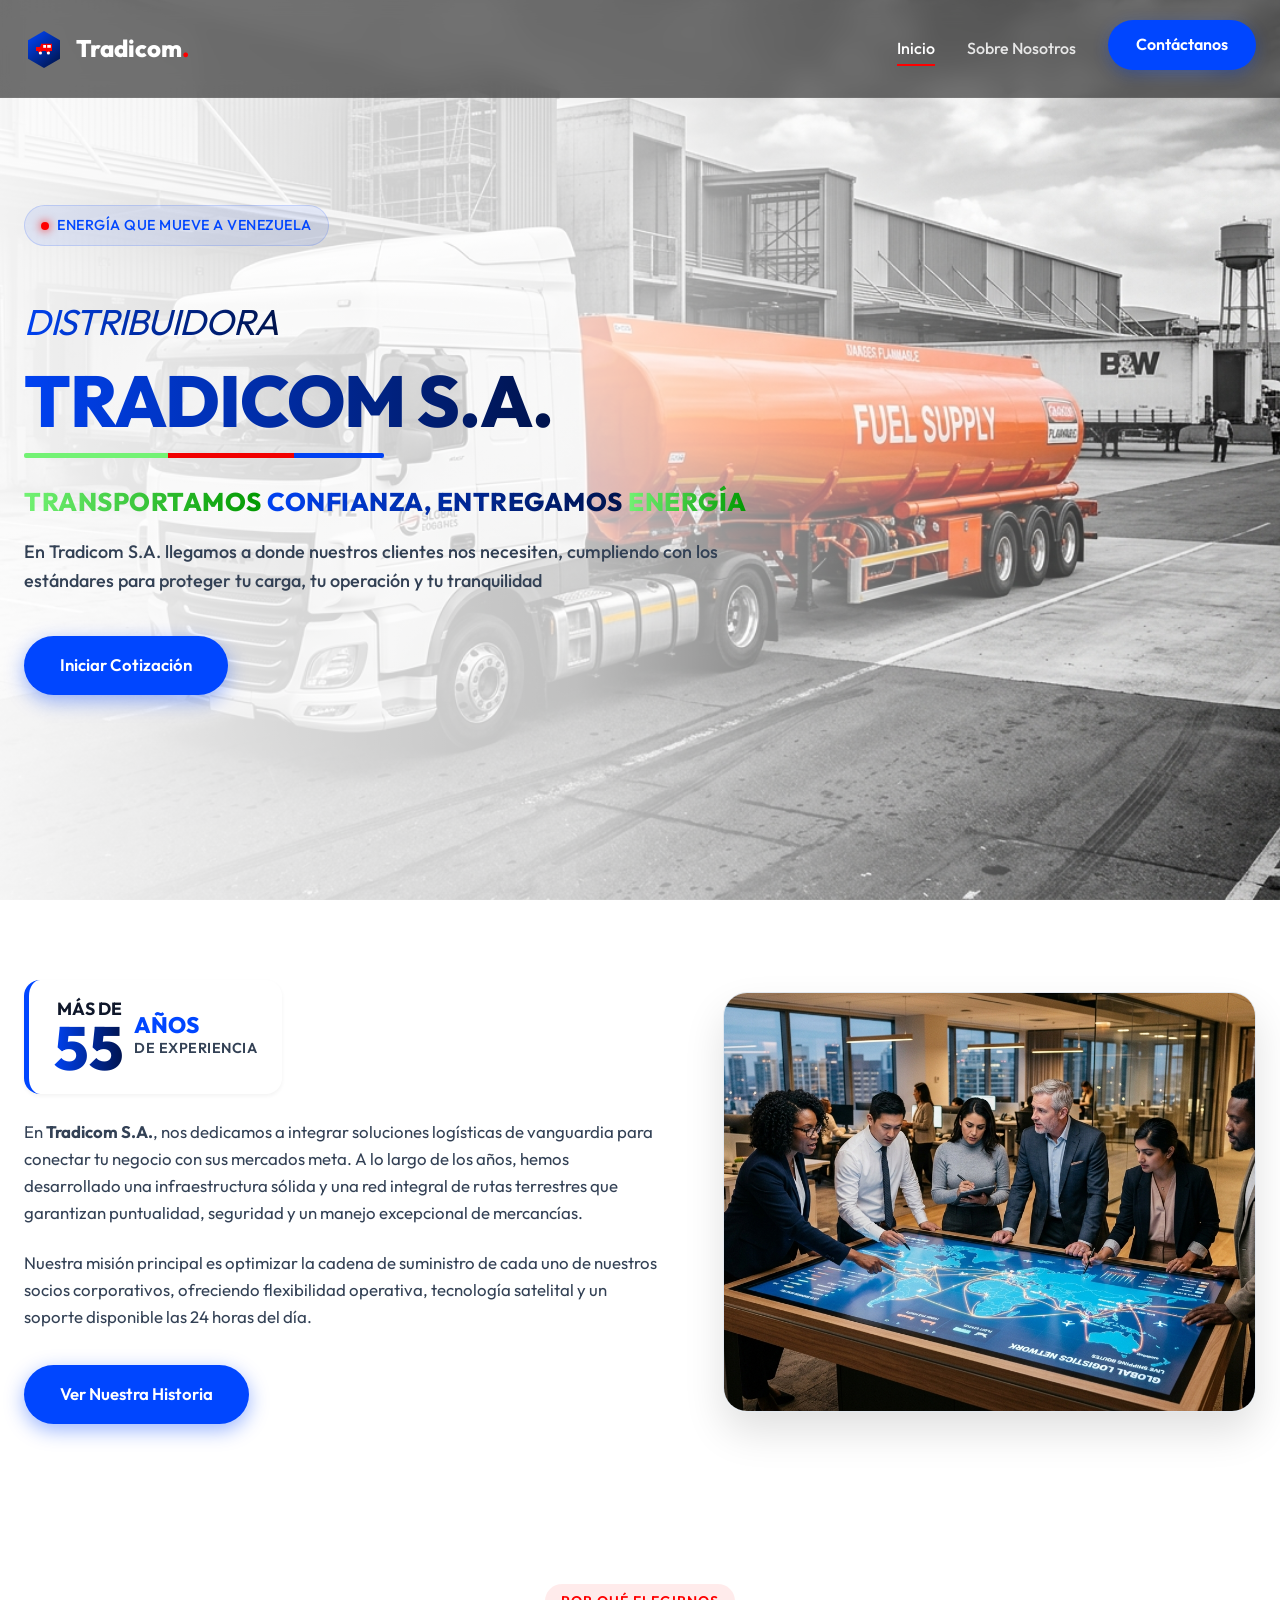
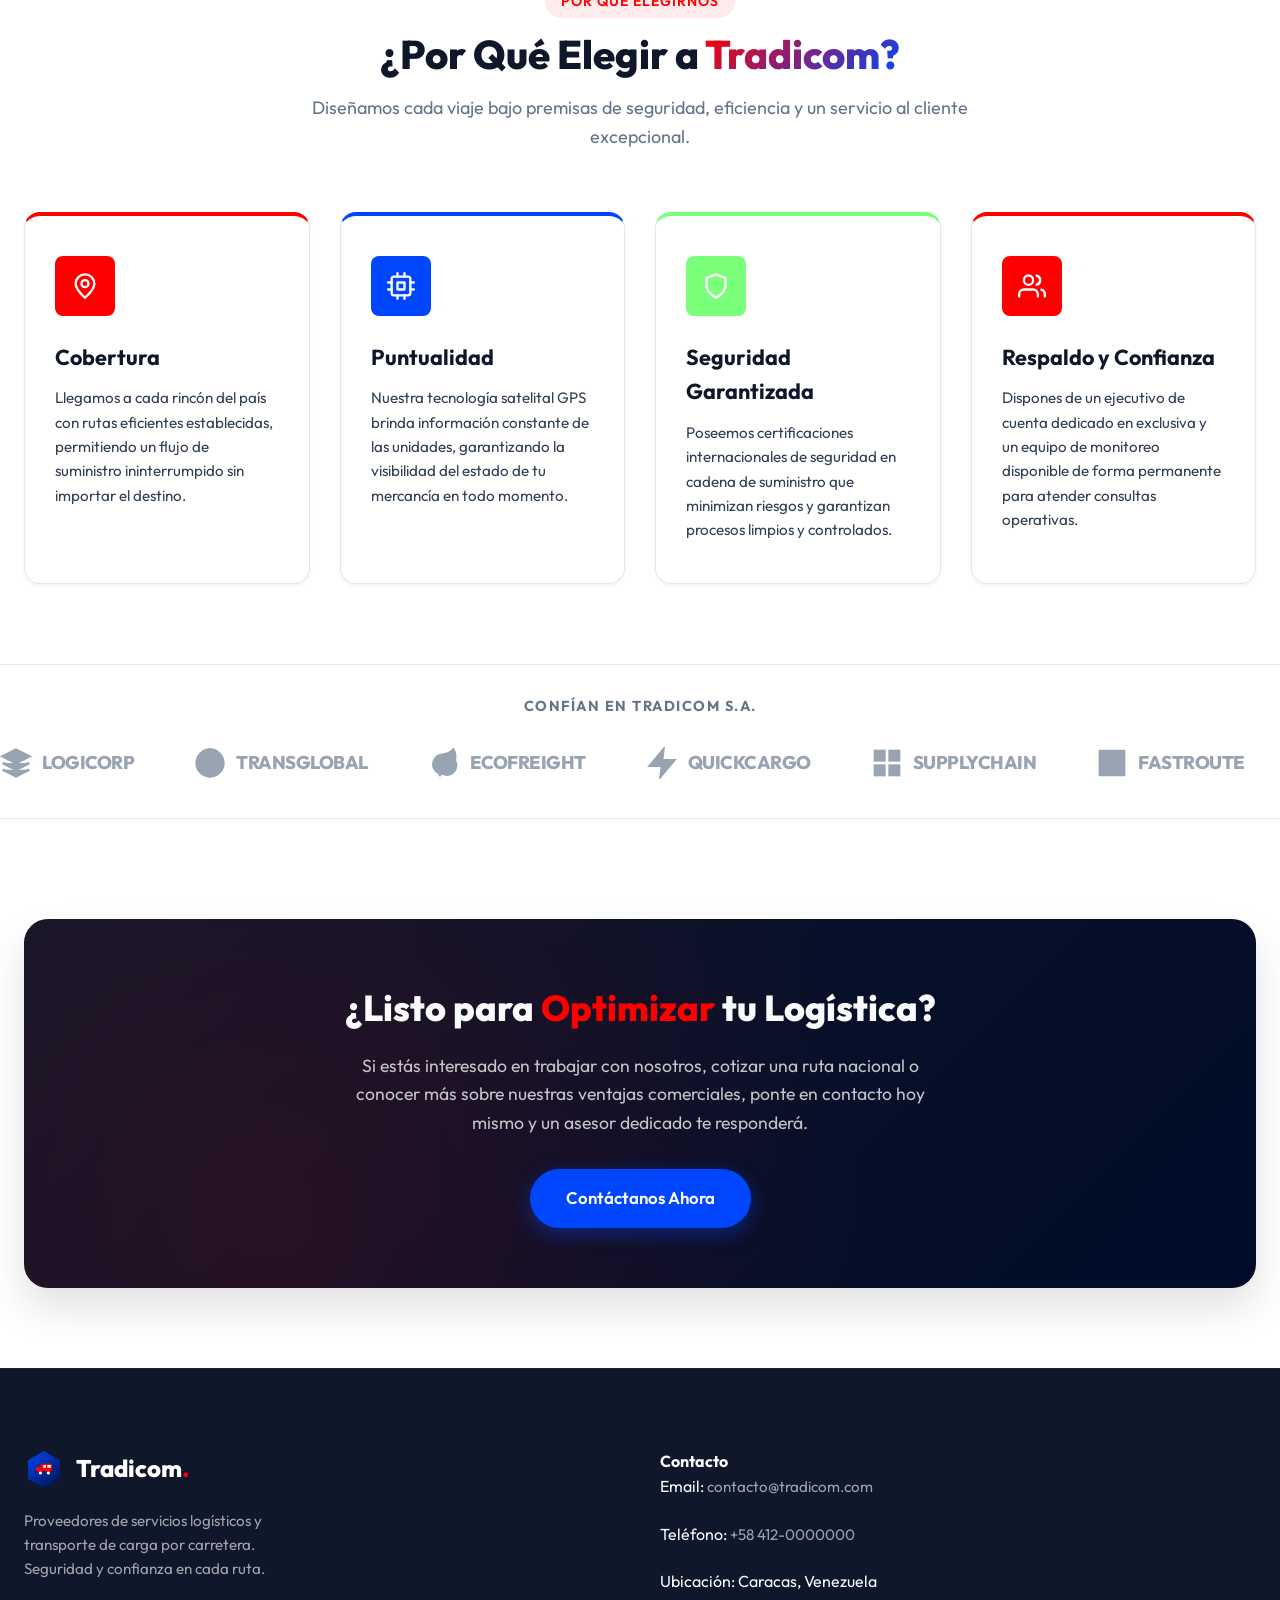
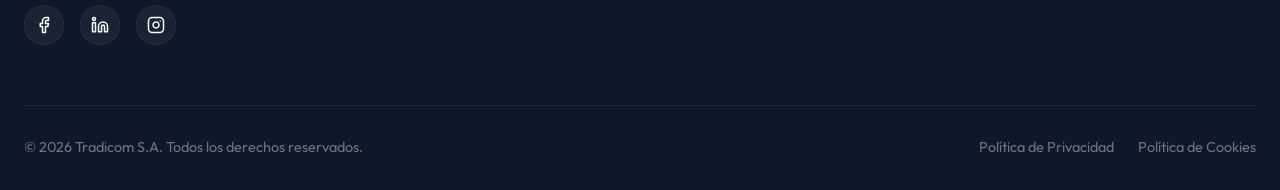
==== commit f4bf3a43: "Add files via upload" ====
--- a/index.html
+++ b/index.html
@@ -1,380 +1,364 @@
-<!DOCTYPE html>
-<html lang="es">
-<head>
-  <meta charset="UTF-8">
-  <meta name="viewport" content="width=device-width, initial-scale=1.0">
-  <title>Tradicom S.A. | Inicio - Transporte y Logística Premium</title>
-  <!-- Etiquetas Meta para SEO -->
-  <meta name="description" content="Tradicom S.A. ofrece servicios de transporte terrestre y soluciones logísticas de alta eficiencia, seguridad y cobertura. Optimiza tu cadena de suministro con nosotros.">
-  <meta name="keywords" content="Tradicom, Logística, Transporte, Carga, Camiones, Distribución, Cadena de Suministro, Envíos, WhatsApp">
-  <meta name="author" content="Tradicom S.A.">
-  <!-- Enlace a la hoja de estilos compartida -->
-  <link rel="stylesheet" href="style.css">
-</head>
-<body>
-
-  <!-- Barra de Navegación (Sticky y Responsiva) -->
-  <header>
-    <div class="container nav-container">
-      <!-- Logotipo y Nombre de la Empresa -->
-      <a href="index.html" class="logo" id="logoLink">
-        <svg viewBox="0 0 100 100" fill="none" xmlns="http://www.w3.org/2000/svg">
-          <path d="M50 5L90 28.1V74.4L50 97.5L10 74.4V28.1L50 5Z" fill="url(#logo-gradient)" />
-          <path d="M30 45L40 45L43 37L70 37V55L65 55L63 60L57 60L55 55L45 55L43 60L37 60L35 55L30 55V45Z" fill="#ff6b00" />
-          <circle cx="41" cy="60" r="4" fill="white" />
-          <circle cx="61" cy="60" r="4" fill="white" />
-          <path d="M58 40H67V47H58V40Z" fill="white" />
-          <path d="M48 40H55V47H48V40Z" fill="white" />
-          <defs>
-            <linearGradient id="logo-gradient" x1="10" y1="5" x2="90" y2="97.5" gradientUnits="userSpaceOnUse">
-              <stop offset="0%" stop-color="#2563eb" />
-              <stop offset="100%" stop-color="#0b1a30" />
-            </linearGradient>
-          </defs>
-        </svg>
-        <div class="logo-text">Tradicom<span>.</span></div>
-      </a>
-
-      <!-- Enlaces de navegación entre las páginas del sitio -->
-      <nav>
-        <ul class="nav-links">
-          <li><a href="index.html" class="active">Inicio</a></li>
-          <li><a href="sobre-nosotros.html">Sobre Nosotros</a></li>
-          <li class="nav-cta"><a href="contacto.html" id="navContactBtn">Contáctanos</a></li>
-        </ul>
-      </nav>
-
-      <!-- Botón de menú tipo hamburguesa para vista móvil -->
-      <button class="menu-toggle" aria-label="Abrir menú de navegación" id="menuToggleBtn">
-        <span></span>
-        <span></span>
-        <span></span>
-      </button>
-    </div>
-  </header>
-
-  <!-- Sección Hero (Inicio con Imagen de Fondo) -->
-  <section id="inicio" class="hero">
-    <div class="container">
-      <div class="hero-content">
-        <div class="badge">
-          <span></span> Logística de vanguardia 100% segura
-        </div>
-        <h1>Conectamos rutas, <br><span class="orange-text">impulsamos</span> tu negocio <span class="blue-text">global</span></h1>
-        <p>En Tradicom S.A. diseñamos soluciones logísticas a la medida de tu empresa. Garantizamos entregas eficientes, seguras y con tecnología de monitoreo constante a nivel nacional.</p>
-        <div class="hero-ctas">
-          <a href="contacto.html" class="btn btn-primary">Iniciar Cotización</a>
-          <a href="sobre-nosotros.html" class="btn btn-secondary">Nuestros Servicios</a>
-        </div>
-      </div>
-    </div>
-  </section>
-
-  <!-- Sección: Breve Descripción y Carrusel de Fotos Autoproducido -->
-  <section id="sobre-tradicom">
-    <div class="container intro-container">
-      <!-- Texto descriptivo de la empresa -->
-      <div class="intro-text">
-        <span class="tag">Conócenos</span>
-        <h2>Líderes en Logística y <span>Transporte Eficiente</span></h2>
-        <p>En <strong>Tradicom S.A.</strong>, nos dedicamos a integrar soluciones logísticas de vanguardia para conectar tu negocio con sus mercados meta. A lo largo de los años, hemos desarrollado una infraestructura sólida y una red integral de rutas terrestres que garantizan puntualidad, seguridad y un manejo excepcional de mercancías.</p>
-        <p>Nuestra misión principal es optimizar la cadena de suministro de cada uno de nuestros socios corporativos, ofreciendo flexibilidad operativa, tecnología satelital y un soporte disponible las 24 horas del día.</p>
-        <a href="sobre-nosotros.html" class="btn btn-primary" style="margin-top: 10px;">Ver Nuestra Historia</a>
-      </div>
-      
-      <!-- Carrusel de imágenes automáticas (Controladas por JS) -->
-      <div class="intro-carousel" id="homeCarousel">
-        <img src="assets/history.jpg" class="intro-carousel-img active" alt="Historia Tradicom">
-        <img src="assets/infrastructure.jpg" class="intro-carousel-img" alt="Infraestructura Tradicom">
-        <img src="assets/companies.jpg" class="intro-carousel-img" alt="Alianzas Comerciales">
-      </div>
-    </div>
-  </section>
-
-  <!-- Sección: Beneficios de trabajar con nosotros (Reubicada) -->
-  <section id="beneficios" class="section-bg-alt">
-    <div class="container">
-      <div class="section-header">
-        <span class="tag">Por Qué Elegirnos</span>
-        <h2>Beneficios de <span>Trabajar Con Nosotros</span></h2>
-        <p>Diseñamos cada viaje bajo premisas de seguridad, eficiencia y un servicio al cliente excepcional.</p>
-      </div>
-
-      <!-- Cuadrícula de Beneficios -->
-      <div class="beneficios-grid">
-        <!-- Beneficio 1: Cobertura Nacional -->
-        <div class="beneficio-card">
-          <div class="beneficio-icon">
-            <svg viewBox="0 0 24 24" fill="none" stroke="currentColor" stroke-width="2" stroke-linecap="round" stroke-linejoin="round">
-              <path d="M12 2a8 8 0 0 0-8 8c0 5.25 8 12 8 12s8-6.75 8-12a8 8 0 0 0-8-8z"></path>
-              <circle cx="12" cy="10" r="3"></circle>
-            </svg>
-          </div>
-          <h3>Cobertura Completa</h3>
-          <p>Llegamos a cada rincón del país con rutas eficientes establecidas, permitiendo un flujo de suministro ininterrumpido sin importar el destino.</p>
-        </div>
-
-        <!-- Beneficio 2: Tecnología satelital -->
-        <div class="beneficio-card">
-          <div class="beneficio-icon">
-            <svg viewBox="0 0 24 24" fill="none" stroke="currentColor" stroke-width="2" stroke-linecap="round" stroke-linejoin="round">
-              <rect x="4" y="4" width="16" height="16" rx="2" ry="2"></rect>
-              <rect x="9" y="9" width="6" height="6"></rect>
-              <line x1="9" y1="1" x2="9" y2="4"></line>
-              <line x1="15" y1="1" x2="15" y2="4"></line>
-              <line x1="9" y1="20" x2="9" y2="23"></line>
-              <line x1="15" y1="20" x2="15" y2="23"></line>
-              <line x1="20" y1="9" x2="23" y2="9"></line>
-              <line x1="20" y1="15" x2="23" y2="15"></line>
-              <line x1="1" y1="9" x2="4" y2="9"></line>
-              <line x1="1" y1="15" x2="4" y2="15"></line>
-            </svg>
-          </div>
-          <h3>Monitoreo en Tiempo Real</h3>
-          <p>Nuestra tecnología satelital GPS brinda información constante de las unidades, garantizando la visibilidad del estado de tu mercancía en todo momento.</p>
-        </div>
-
-        <!-- Beneficio 3: Seguridad certificada -->
-        <div class="beneficio-card">
-          <div class="beneficio-icon">
-            <svg viewBox="0 0 24 24" fill="none" stroke="currentColor" stroke-width="2" stroke-linecap="round" stroke-linejoin="round">
-              <path d="M12 22s8-4 8-10V5l-8-3-8 3v7c0 6 8 10 8 10z"></path>
-            </svg>
-          </div>
-          <h3>Seguridad Certificada</h3>
-          <p>Poseemos certificaciones internacionales de seguridad en cadena de suministro que minimizan riesgos y garantizan procesos limpios y controlados.</p>
-        </div>
-
-        <!-- Beneficio 4: Soporte -->
-        <div class="beneficio-card">
-          <div class="beneficio-icon">
-            <svg viewBox="0 0 24 24" fill="none" stroke="currentColor" stroke-width="2" stroke-linecap="round" stroke-linejoin="round">
-              <path d="M17 21v-2a4 4 0 0 0-4-4H5a4 4 0 0 0-4 4v2"></path>
-              <circle cx="9" cy="7" r="4"></circle>
-              <path d="M23 21v-2a4 4 0 0 0-3-3.87"></path>
-              <path d="M16 3.13a4 4 0 0 1 0 7.75"></path>
-            </svg>
-          </div>
-          <h3>Soporte 24/7</h3>
-          <p>Dispones de un ejecutivo de cuenta dedicado en exclusiva y un equipo de monitoreo disponible de forma permanente para atender consultas operativas.</p>
-        </div>
-      </div>
-    </div>
-  </section>
-
-  <!-- Sección: Cinta de Logos con Movimiento Infinito (Ticker) -->
-  <section class="ticker-wrap">
-    <div class="ticker-title">Confían en Tradicom S.A.</div>
-    <div class="ticker">
-      <!-- Grupo 1 de Logos (Original) -->
-      <div class="ticker-group">
-        <!-- Logo 1: LogiCorp -->
-        <div class="logo-item">
-          <svg viewBox="0 0 24 24" fill="none" stroke="currentColor" stroke-width="2">
-            <polygon points="12 2 2 7 12 12 22 7 12 2"></polygon>
-            <polyline points="2 17 12 22 22 17"></polyline>
-            <polyline points="2 12 12 17 22 12"></polyline>
-          </svg>
-          <span>LOGICORP</span>
-        </div>
-        <!-- Logo 2: TransGlobal -->
-        <div class="logo-item">
-          <svg viewBox="0 0 24 24" fill="none" stroke="currentColor" stroke-width="2">
-            <circle cx="12" cy="12" r="10"></circle>
-            <path d="M2 12h20"></path>
-            <path d="M12 2a15.3 15.3 0 0 1 4 10 15.3 15.3 0 0 1-4 10 15.3 15.3 0 0 1-4-10 15.3 15.3 0 0 1 4-10z"></path>
-          </svg>
-          <span>TRANSGLOBAL</span>
-        </div>
-        <!-- Logo 3: EcoFreight -->
-        <div class="logo-item">
-          <svg viewBox="0 0 24 24" fill="none" stroke="currentColor" stroke-width="2">
-            <path d="M11 20A7 7 0 0 1 9.8 6.1C15.5 5 17 4.48 19 2c1 2 2 3.5 1 8a7 7 0 0 1-9 10z"></path>
-            <path d="M9 22v-6"></path>
-          </svg>
-          <span>ECOFREIGHT</span>
-        </div>
-        <!-- Logo 4: QuickCargo -->
-        <div class="logo-item">
-          <svg viewBox="0 0 24 24" fill="none" stroke="currentColor" stroke-width="2">
-            <polygon points="13 2 3 14 12 14 11 22 21 10 12 10 13 2"></polygon>
-          </svg>
-          <span>QUICKCARGO</span>
-        </div>
-        <!-- Logo 5: SupplyChain Co -->
-        <div class="logo-item">
-          <svg viewBox="0 0 24 24" fill="none" stroke="currentColor" stroke-width="2">
-            <rect x="3" y="3" width="7" height="7"></rect>
-            <rect x="14" y="3" width="7" height="7"></rect>
-            <rect x="14" y="14" width="7" height="7"></rect>
-            <rect x="3" y="14" width="7" height="7"></rect>
-          </svg>
-          <span>SUPPLYCHAIN</span>
-        </div>
-        <!-- Logo 6: FastRoute -->
-        <div class="logo-item">
-          <svg viewBox="0 0 24 24" fill="none" stroke="currentColor" stroke-width="2">
-            <path d="M3 3h18v18H3z"></path>
-            <path d="M8 12h8"></path>
-            <path d="M12 8v8"></path>
-          </svg>
-          <span>FASTROUTE</span>
-        </div>
-      </div>
-
-      <!-- Grupo 2 de Logos (Duplicado para loop infinito sin saltos) -->
-      <div class="ticker-group">
-        <!-- Logo 1: LogiCorp -->
-        <div class="logo-item">
-          <svg viewBox="0 0 24 24" fill="none" stroke="currentColor" stroke-width="2">
-            <polygon points="12 2 2 7 12 12 22 7 12 2"></polygon>
-            <polyline points="2 17 12 22 22 17"></polyline>
-            <polyline points="2 12 12 17 22 12"></polyline>
-          </svg>
-          <span>LOGICORP</span>
-        </div>
-        <!-- Logo 2: TransGlobal -->
-        <div class="logo-item">
-          <svg viewBox="0 0 24 24" fill="none" stroke="currentColor" stroke-width="2">
-            <circle cx="12" cy="12" r="10"></circle>
-            <path d="M2 12h20"></path>
-            <path d="M12 2a15.3 15.3 0 0 1 4 10 15.3 15.3 0 0 1-4 10 15.3 15.3 0 0 1-4-10 15.3 15.3 0 0 1 4-10z"></path>
-          </svg>
-          <span>TRANSGLOBAL</span>
-        </div>
-        <!-- Logo 3: EcoFreight -->
-        <div class="logo-item">
-          <svg viewBox="0 0 24 24" fill="none" stroke="currentColor" stroke-width="2">
-            <path d="M11 20A7 7 0 0 1 9.8 6.1C15.5 5 17 4.48 19 2c1 2 2 3.5 1 8a7 7 0 0 1-9 10z"></path>
-            <path d="M9 22v-6"></path>
-          </svg>
-          <span>ECOFREIGHT</span>
-        </div>
-        <!-- Logo 4: QuickCargo -->
-        <div class="logo-item">
-          <svg viewBox="0 0 24 24" fill="none" stroke="currentColor" stroke-width="2">
-            <polygon points="13 2 3 14 12 14 11 22 21 10 12 10 13 2"></polygon>
-          </svg>
-          <span>QUICKCARGO</span>
-        </div>
-        <!-- Logo 5: SupplyChain Co -->
-        <div class="logo-item">
-          <svg viewBox="0 0 24 24" fill="none" stroke="currentColor" stroke-width="2">
-            <rect x="3" y="3" width="7" height="7"></rect>
-            <rect x="14" y="3" width="7" height="7"></rect>
-            <rect x="14" y="14" width="7" height="7"></rect>
-            <rect x="3" y="14" width="7" height="7"></rect>
-          </svg>
-          <span>SUPPLYCHAIN</span>
-        </div>
-        <!-- Logo 6: FastRoute -->
-        <div class="logo-item">
-          <svg viewBox="0 0 24 24" fill="none" stroke="currentColor" stroke-width="2">
-            <path d="M3 3h18v18H3z"></path>
-            <path d="M8 12h8"></path>
-            <path d="M12 8v8"></path>
-          </svg>
-          <span>FASTROUTE</span>
-        </div>
-      </div>
-    </div>
-  </section>
-
-  <!-- Sección: Banner Llamado a la Acción (CTA de Trabajo / Interés) -->
-  <section id="trabaja-con-nosotros">
-    <div class="container">
-      <div class="work-cta-banner">
-        <h3>¿Listo para <span>Optimizar</span> tu Logística?</h3>
-        <p>Si estás interesado en trabajar con nosotros, cotizar una ruta nacional o conocer más sobre nuestras ventajas comerciales, ponte en contacto hoy mismo y un asesor dedicado te responderá.</p>
-        <a href="contacto.html" class="btn btn-primary">Contáctanos Ahora</a>
-      </div>
-    </div>
-  </section>
-
-  <!-- Footer Compartido -->
-  <footer>
-    <div class="container">
-      <div class="footer-grid">
-        <!-- Info de marca -->
-        <div class="footer-brand">
-          <a href="index.html" class="logo" style="color: var(--primary-white);">
-            <svg viewBox="0 0 100 100" fill="none" xmlns="http://www.w3.org/2000/svg">
-              <path d="M50 5L90 28.1V74.4L50 97.5L10 74.4V28.1L50 5Z" fill="url(#footer-logo-gradient)" />
-              <path d="M30 45L40 45L43 37L70 37V55L65 55L63 60L57 60L55 55L45 55L43 60L37 60L35 55L30 55V45Z" fill="#ff6b00" />
-              <circle cx="41" cy="60" r="4" fill="white" />
-              <circle cx="61" cy="60" r="4" fill="white" />
-              <path d="M58 40H67V47H58V40Z" fill="white" />
-              <path d="M48 40H55V47H48V40Z" fill="white" />
-              <defs>
-                <linearGradient id="footer-logo-gradient" x1="10" y1="5" x2="90" y2="97.5" gradientUnits="userSpaceOnUse">
-                  <stop offset="0%" stop-color="#2563eb" />
-                  <stop offset="100%" stop-color="#0b1a30" />
-                </linearGradient>
-              </defs>
-            </svg>
-            <div class="logo-text">Tradicom<span>.</span></div>
-          </a>
-          <p>Proveedores de servicios logísticos y transporte de carga por carretera. Seguridad y confianza en cada ruta.</p>
-          <div class="social-links">
-            <a href="#" class="social-link" aria-label="Facebook">
-              <svg viewBox="0 0 24 24" fill="none" stroke="currentColor" stroke-width="2" stroke-linecap="round" stroke-linejoin="round"><path d="M18 2h-3a5 5 0 0 0-5 5v3H7v4h3v8h4v-8h3l1-4h-4V7a1 1 0 0 1 1-1h3z"></path></svg>
-            </a>
-            <a href="#" class="social-link" aria-label="LinkedIn">
-              <svg viewBox="0 0 24 24" fill="none" stroke="currentColor" stroke-width="2" stroke-linecap="round" stroke-linejoin="round"><path d="M16 8a6 6 0 0 1 6 6v7h-4v-7a2 2 0 0 0-2-2 2 2 0 0 0-2 2v7h-4v-7a6 6 0 0 1 6-6z"></path><rect x="2" y="9" width="4" height="12"></rect><circle cx="4" cy="4" r="2"></circle></svg>
-            </a>
-            <a href="#" class="social-link" aria-label="Instagram">
-              <svg viewBox="0 0 24 24" fill="none" stroke="currentColor" stroke-width="2" stroke-linecap="round" stroke-linejoin="round"><rect x="2" y="2" width="20" height="20" rx="5" ry="5"></rect><path d="M16 11.37A4 4 0 1 1 12.63 8 4 4 0 0 1 16 11.37z"></path><line x1="17.5" y1="6.5" x2="17.51" y2="6.5"></line></svg>
-            </a>
-          </div>
-        </div>
-
-        <!-- Enlaces internos -->
-        <div class="footer-nav">
-          <h4>Secciones</h4>
-          <ul class="footer-links">
-            <li><a href="index.html">Inicio</a></li>
-            <li><a href="sobre-nosotros.html">Sobre Nosotros</a></li>
-            <li><a href="contacto.html">Contacto</a></li>
-          </ul>
-        </div>
-
-        <!-- Soporte operativo -->
-        <div class="footer-nav">
-          <h4>Soporte</h4>
-          <ul class="footer-links">
-            <li><a href="#">Centro de Ayuda</a></li>
-            <li><a href="#">Cotizador Online</a></li>
-            <li><a href="#">Rastreo Satelital</a></li>
-            <li><a href="#">Preguntas Frecuentes</a></li>
-            <li><a href="#">Términos y Condiciones</a></li>
-          </ul>
-        </div>
-
-        <!-- Suscripción al Newsletter -->
-        <div class="footer-newsletter">
-          <h4>Boletín Informativo</h4>
-          <p>Suscríbete a nuestro boletín para recibir noticias de rutas y tips de logística.</p>
-          <form class="newsletter-form" onsubmit="event.preventDefault(); alert('¡Gracias por suscribirte!'); this.reset();">
-            <input type="email" placeholder="Tu correo electrónico" required aria-label="Correo de suscripción">
-            <button type="submit" aria-label="Suscribirse">
-              <svg viewBox="0 0 24 24" fill="none" stroke="currentColor" stroke-width="2" stroke-linecap="round" stroke-linejoin="round"><line x1="22" y1="2" x2="11" y2="13"></line><polygon points="22 2 15 22 11 13 2 9 22 2"></polygon></svg>
-            </button>
-          </form>
-        </div>
-      </div>
-
-      <!-- Derechos Reservados -->
-      <div class="footer-bottom">
-        <p>&copy; 2026 Tradicom S.A. Todos los derechos reservados. Diseñado por Antigravity.</p>
-        <div class="footer-bottom-links">
-          <a href="#">Política de Privacidad</a>
-          <a href="#">Política de Cookies</a>
-        </div>
-      </div>
-    </div>
-  </footer>
-
-  <!-- Scripts -->
-  <script src="script.js"></script>
-</body>
-</html>
+<!DOCTYPE html>
+<html lang="es">
+<head>
+  <meta charset="UTF-8">
+  <meta name="viewport" content="width=device-width, initial-scale=1.0">
+  <title>Tradicom S.A. | Inicio - Transporte y Logística Premium</title>
+  <!-- Etiquetas Meta para SEO -->
+  <meta name="description" content="Tradicom S.A. ofrece servicios de transporte terrestre y soluciones logísticas de alta eficiencia, seguridad y cobertura. Optimiza tu cadena de suministro con nosotros.">
+  <meta name="keywords" content="Tradicom, Logística, Transporte, Carga, Camiones, Distribución, Cadena de Suministro, Envíos, WhatsApp">
+  <meta name="author" content="Tradicom S.A.">
+  <!-- Enlace a la hoja de estilos compartida -->
+  <link rel="stylesheet" href="style.css">
+</head>
+<body>
+
+  <!-- Barra de Navegación (Sticky y Responsiva) -->
+  <header>
+    <div class="container nav-container">
+      <!-- Logotipo y Nombre de la Empresa -->
+      <a href="index.html" class="logo" id="logoLink">
+        <svg viewBox="0 0 100 100" fill="none" xmlns="http://www.w3.org/2000/svg">
+          <path d="M50 5L90 28.1V74.4L50 97.5L10 74.4V28.1L50 5Z" fill="url(#logo-gradient)" />
+          <path d="M30 45L40 45L43 37L70 37V55L65 55L63 60L57 60L55 55L45 55L43 60L37 60L35 55L30 55V45Z" fill="#fe0000" />
+          <circle cx="41" cy="60" r="4" fill="white" />
+          <circle cx="61" cy="60" r="4" fill="white" />
+          <path d="M58 40H67V47H58V40Z" fill="white" />
+          <path d="M48 40H55V47H48V40Z" fill="white" />
+          <defs>
+            <linearGradient id="logo-gradient" x1="10" y1="5" x2="90" y2="97.5" gradientUnits="userSpaceOnUse">
+              <stop offset="0%" stop-color="#0046ff" />
+              <stop offset="100%" stop-color="#001140" />
+            </linearGradient>
+          </defs>
+        </svg>
+        <div class="logo-text">Tradicom<span>.</span></div>
+      </a>
+
+      <!-- Enlaces de navegación entre las páginas del sitio -->
+      <nav>
+        <ul class="nav-links">
+          <li><a href="index.html" class="active">Inicio</a></li>
+          <li><a href="sobre-nosotros.html">Sobre Nosotros</a></li>
+          <li class="nav-cta"><a href="contacto.html" id="navContactBtn">Contáctanos</a></li>
+        </ul>
+      </nav>
+
+      <!-- Botón de menú tipo hamburguesa para vista móvil -->
+      <button class="menu-toggle" aria-label="Abrir menú de navegación" id="menuToggleBtn">
+        <span></span>
+        <span></span>
+        <span></span>
+      </button>
+    </div>
+  </header>
+
+  <!-- Sección Hero (Inicio con Imagen de Fondo) -->
+  <section id="inicio" class="hero">
+    <div class="container">
+      <div class="hero-content">
+        <div class="badge">
+          <span></span> ENERGÍA QUE MUEVE A VENEZUELA
+        </div>
+        <h1><span class="hero-sub-title">DISTRIBUIDORA</span> <span class="hero-main-title">TRADICOM S.A.</span></h1>
+        <p class="slogan"><span class="slogan-green">TRANSPORTAMOS</span> <span class="slogan-blue">CONFIANZA, ENTREGAMOS</span> <span class="slogan-green">ENERGÍA</span></p>
+        <p class="hero-description">En Tradicom S.A. llegamos a donde nuestros clientes nos necesiten, cumpliendo con los estándares para proteger tu carga, tu operación y tu tranquilidad</p>
+        <div class="hero-ctas">
+          <a href="contacto.html" class="btn btn-primary">Iniciar Cotización</a>
+        </div>
+      </div>
+    </div>
+  </section>
+
+  <!-- Sección: Breve Descripción y Carrusel de Fotos Autoproducido -->
+  <section id="sobre-tradicom">
+    <div class="container intro-container">
+      <!-- Texto descriptivo de la empresa -->
+      <div class="intro-text">
+        <div class="experience-badge">
+          <div class="exp-left">
+            <span class="exp-text-1">MÁS DE</span>
+            <span class="exp-number">55</span>
+          </div>
+          <div class="exp-text-group">
+            <span class="exp-text-2">AÑOS</span>
+            <span class="exp-text-3">DE EXPERIENCIA</span>
+          </div>
+        </div>
+        <p>En <strong>Tradicom S.A.</strong>, nos dedicamos a integrar soluciones logísticas de vanguardia para conectar tu negocio con sus mercados meta. A lo largo de los años, hemos desarrollado una infraestructura sólida y una red integral de rutas terrestres que garantizan puntualidad, seguridad y un manejo excepcional de mercancías.</p>
+        <p>Nuestra misión principal es optimizar la cadena de suministro de cada uno de nuestros socios corporativos, ofreciendo flexibilidad operativa, tecnología satelital y un soporte disponible las 24 horas del día.</p>
+        <a href="sobre-nosotros.html" class="btn btn-primary" style="margin-top: 10px;">Ver Nuestra Historia</a>
+      </div>
+      
+      <!-- Carrusel de imágenes automáticas (Controladas por JS) -->
+      <div class="intro-carousel" id="homeCarousel">
+        <img src="assets/history.jpg" class="intro-carousel-img active" alt="Historia Tradicom">
+        <img src="assets/infrastructure.jpg" class="intro-carousel-img" alt="Infraestructura Tradicom">
+        <img src="assets/companies.jpg" class="intro-carousel-img" alt="Alianzas Comerciales">
+      </div>
+    </div>
+  </section>
+
+  <!-- Sección: Beneficios de trabajar con nosotros (Reubicada) -->
+  <section id="beneficios" class="section-bg-alt">
+    <div class="container">
+      <div class="section-header">
+        <span class="tag">Por Qué Elegirnos</span>
+        <h2>¿Por Qué Elegir a <span>Tradicom?</span></h2>
+        <p>Diseñamos cada viaje bajo premisas de seguridad, eficiencia y un servicio al cliente excepcional.</p>
+      </div>
+
+      <!-- Cuadrícula de Beneficios -->
+      <div class="beneficios-grid">
+        <!-- Beneficio 1: Cobertura Nacional -->
+        <div class="beneficio-card">
+          <div class="beneficio-icon">
+            <svg viewBox="0 0 24 24" fill="none" stroke="currentColor" stroke-width="2" stroke-linecap="round" stroke-linejoin="round">
+              <path d="M12 2a8 8 0 0 0-8 8c0 5.25 8 12 8 12s8-6.75 8-12a8 8 0 0 0-8-8z"></path>
+              <circle cx="12" cy="10" r="3"></circle>
+            </svg>
+          </div>
+          <h3>Cobertura</h3>
+          <p>Llegamos a cada rincón del país con rutas eficientes establecidas, permitiendo un flujo de suministro ininterrumpido sin importar el destino.</p>
+        </div>
+
+        <!-- Beneficio 2: Tecnología satelital -->
+        <div class="beneficio-card">
+          <div class="beneficio-icon">
+            <svg viewBox="0 0 24 24" fill="none" stroke="currentColor" stroke-width="2" stroke-linecap="round" stroke-linejoin="round">
+              <rect x="4" y="4" width="16" height="16" rx="2" ry="2"></rect>
+              <rect x="9" y="9" width="6" height="6"></rect>
+              <line x1="9" y1="1" x2="9" y2="4"></line>
+              <line x1="15" y1="1" x2="15" y2="4"></line>
+              <line x1="9" y1="20" x2="9" y2="23"></line>
+              <line x1="15" y1="20" x2="15" y2="23"></line>
+              <line x1="20" y1="9" x2="23" y2="9"></line>
+              <line x1="20" y1="15" x2="23" y2="15"></line>
+              <line x1="1" y1="9" x2="4" y2="9"></line>
+              <line x1="1" y1="15" x2="4" y2="15"></line>
+            </svg>
+          </div>
+          <h3>Puntualidad</h3>
+          <p>Nuestra tecnología satelital GPS brinda información constante de las unidades, garantizando la visibilidad del estado de tu mercancía en todo momento.</p>
+        </div>
+
+        <!-- Beneficio 3: Seguridad certificada -->
+        <div class="beneficio-card">
+          <div class="beneficio-icon">
+            <svg viewBox="0 0 24 24" fill="none" stroke="currentColor" stroke-width="2" stroke-linecap="round" stroke-linejoin="round">
+              <path d="M12 22s8-4 8-10V5l-8-3-8 3v7c0 6 8 10 8 10z"></path>
+            </svg>
+          </div>
+          <h3>Seguridad Garantizada</h3>
+          <p>Poseemos certificaciones internacionales de seguridad en cadena de suministro que minimizan riesgos y garantizan procesos limpios y controlados.</p>
+        </div>
+
+        <!-- Beneficio 4: Soporte -->
+        <div class="beneficio-card">
+          <div class="beneficio-icon">
+            <svg viewBox="0 0 24 24" fill="none" stroke="currentColor" stroke-width="2" stroke-linecap="round" stroke-linejoin="round">
+              <path d="M17 21v-2a4 4 0 0 0-4-4H5a4 4 0 0 0-4 4v2"></path>
+              <circle cx="9" cy="7" r="4"></circle>
+              <path d="M23 21v-2a4 4 0 0 0-3-3.87"></path>
+              <path d="M16 3.13a4 4 0 0 1 0 7.75"></path>
+            </svg>
+          </div>
+          <h3>Respaldo y Confianza</h3>
+          <p>Dispones de un ejecutivo de cuenta dedicado en exclusiva y un equipo de monitoreo disponible de forma permanente para atender consultas operativas.</p>
+        </div>
+      </div>
+    </div>
+  </section>
+
+  <!-- Sección: Cinta de Logos con Movimiento Infinito (Ticker) -->
+  <section class="ticker-wrap">
+    <div class="ticker-title">Confían en Tradicom S.A.</div>
+    <div class="ticker">
+      <!-- Grupo 1 de Logos (Original) -->
+      <div class="ticker-group">
+        <!-- Logo 1: LogiCorp -->
+        <div class="logo-item">
+          <svg viewBox="0 0 24 24" fill="none" stroke="currentColor" stroke-width="2">
+            <polygon points="12 2 2 7 12 12 22 7 12 2"></polygon>
+            <polyline points="2 17 12 22 22 17"></polyline>
+            <polyline points="2 12 12 17 22 12"></polyline>
+          </svg>
+          <span>LOGICORP</span>
+        </div>
+        <!-- Logo 2: TransGlobal -->
+        <div class="logo-item">
+          <svg viewBox="0 0 24 24" fill="none" stroke="currentColor" stroke-width="2">
+            <circle cx="12" cy="12" r="10"></circle>
+            <path d="M2 12h20"></path>
+            <path d="M12 2a15.3 15.3 0 0 1 4 10 15.3 15.3 0 0 1-4 10 15.3 15.3 0 0 1-4-10 15.3 15.3 0 0 1 4-10z"></path>
+          </svg>
+          <span>TRANSGLOBAL</span>
+        </div>
+        <!-- Logo 3: EcoFreight -->
+        <div class="logo-item">
+          <svg viewBox="0 0 24 24" fill="none" stroke="currentColor" stroke-width="2">
+            <path d="M11 20A7 7 0 0 1 9.8 6.1C15.5 5 17 4.48 19 2c1 2 2 3.5 1 8a7 7 0 0 1-9 10z"></path>
+            <path d="M9 22v-6"></path>
+          </svg>
+          <span>ECOFREIGHT</span>
+        </div>
+        <!-- Logo 4: QuickCargo -->
+        <div class="logo-item">
+          <svg viewBox="0 0 24 24" fill="none" stroke="currentColor" stroke-width="2">
+            <polygon points="13 2 3 14 12 14 11 22 21 10 12 10 13 2"></polygon>
+          </svg>
+          <span>QUICKCARGO</span>
+        </div>
+        <!-- Logo 5: SupplyChain Co -->
+        <div class="logo-item">
+          <svg viewBox="0 0 24 24" fill="none" stroke="currentColor" stroke-width="2">
+            <rect x="3" y="3" width="7" height="7"></rect>
+            <rect x="14" y="3" width="7" height="7"></rect>
+            <rect x="14" y="14" width="7" height="7"></rect>
+            <rect x="3" y="14" width="7" height="7"></rect>
+          </svg>
+          <span>SUPPLYCHAIN</span>
+        </div>
+        <!-- Logo 6: FastRoute -->
+        <div class="logo-item">
+          <svg viewBox="0 0 24 24" fill="none" stroke="currentColor" stroke-width="2">
+            <path d="M3 3h18v18H3z"></path>
+            <path d="M8 12h8"></path>
+            <path d="M12 8v8"></path>
+          </svg>
+          <span>FASTROUTE</span>
+        </div>
+      </div>
+
+      <!-- Grupo 2 de Logos (Duplicado para loop infinito sin saltos) -->
+      <div class="ticker-group">
+        <!-- Logo 1: LogiCorp -->
+        <div class="logo-item">
+          <svg viewBox="0 0 24 24" fill="none" stroke="currentColor" stroke-width="2">
+            <polygon points="12 2 2 7 12 12 22 7 12 2"></polygon>
+            <polyline points="2 17 12 22 22 17"></polyline>
+            <polyline points="2 12 12 17 22 12"></polyline>
+          </svg>
+          <span>LOGICORP</span>
+        </div>
+        <!-- Logo 2: TransGlobal -->
+        <div class="logo-item">
+          <svg viewBox="0 0 24 24" fill="none" stroke="currentColor" stroke-width="2">
+            <circle cx="12" cy="12" r="10"></circle>
+            <path d="M2 12h20"></path>
+            <path d="M12 2a15.3 15.3 0 0 1 4 10 15.3 15.3 0 0 1-4 10 15.3 15.3 0 0 1-4-10 15.3 15.3 0 0 1 4-10z"></path>
+          </svg>
+          <span>TRANSGLOBAL</span>
+        </div>
+        <!-- Logo 3: EcoFreight -->
+        <div class="logo-item">
+          <svg viewBox="0 0 24 24" fill="none" stroke="currentColor" stroke-width="2">
+            <path d="M11 20A7 7 0 0 1 9.8 6.1C15.5 5 17 4.48 19 2c1 2 2 3.5 1 8a7 7 0 0 1-9 10z"></path>
+            <path d="M9 22v-6"></path>
+          </svg>
+          <span>ECOFREIGHT</span>
+        </div>
+        <!-- Logo 4: QuickCargo -->
+        <div class="logo-item">
+          <svg viewBox="0 0 24 24" fill="none" stroke="currentColor" stroke-width="2">
+            <polygon points="13 2 3 14 12 14 11 22 21 10 12 10 13 2"></polygon>
+          </svg>
+          <span>QUICKCARGO</span>
+        </div>
+        <!-- Logo 5: SupplyChain Co -->
+        <div class="logo-item">
+          <svg viewBox="0 0 24 24" fill="none" stroke="currentColor" stroke-width="2">
+            <rect x="3" y="3" width="7" height="7"></rect>
+            <rect x="14" y="3" width="7" height="7"></rect>
+            <rect x="14" y="14" width="7" height="7"></rect>
+            <rect x="3" y="14" width="7" height="7"></rect>
+          </svg>
+          <span>SUPPLYCHAIN</span>
+        </div>
+        <!-- Logo 6: FastRoute -->
+        <div class="logo-item">
+          <svg viewBox="0 0 24 24" fill="none" stroke="currentColor" stroke-width="2">
+            <path d="M3 3h18v18H3z"></path>
+            <path d="M8 12h8"></path>
+            <path d="M12 8v8"></path>
+          </svg>
+          <span>FASTROUTE</span>
+        </div>
+      </div>
+    </div>
+  </section>
+
+  <!-- Sección: Banner Llamado a la Acción (CTA de Trabajo / Interés) -->
+  <section id="trabaja-con-nosotros">
+    <div class="container">
+      <div class="work-cta-banner">
+        <h3>¿Listo para <span>Optimizar</span> tu Logística?</h3>
+        <p>Si estás interesado en trabajar con nosotros, cotizar una ruta nacional o conocer más sobre nuestras ventajas comerciales, ponte en contacto hoy mismo y un asesor dedicado te responderá.</p>
+        <a href="contacto.html" class="btn btn-primary">Contáctanos Ahora</a>
+      </div>
+    </div>
+  </section>
+
+  <!-- Footer Compartido -->
+  <footer>
+    <div class="container">
+      <div class="footer-grid">
+        <!-- Info de marca -->
+        <div class="footer-brand">
+          <a href="index.html" class="logo" style="color: var(--primary-white);">
+            <svg viewBox="0 0 100 100" fill="none" xmlns="http://www.w3.org/2000/svg">
+              <path d="M50 5L90 28.1V74.4L50 97.5L10 74.4V28.1L50 5Z" fill="url(#footer-logo-gradient)" />
+              <path d="M30 45L40 45L43 37L70 37V55L65 55L63 60L57 60L55 55L45 55L43 60L37 60L35 55L30 55V45Z" fill="#fe0000" />
+              <circle cx="41" cy="60" r="4" fill="white" />
+              <circle cx="61" cy="60" r="4" fill="white" />
+              <path d="M58 40H67V47H58V40Z" fill="white" />
+              <path d="M48 40H55V47H48V40Z" fill="white" />
+              <defs>
+                <linearGradient id="footer-logo-gradient" x1="10" y1="5" x2="90" y2="97.5" gradientUnits="userSpaceOnUse">
+                  <stop offset="0%" stop-color="#0046ff" />
+                  <stop offset="100%" stop-color="#001140" />
+                </linearGradient>
+              </defs>
+            </svg>
+            <div class="logo-text">Tradicom<span>.</span></div>
+          </a>
+          <p>Proveedores de servicios logísticos y transporte de carga por carretera. Seguridad y confianza en cada ruta.</p>
+          <div class="social-links">
+            <a href="#" class="social-link" aria-label="Facebook">
+              <svg viewBox="0 0 24 24" fill="none" stroke="currentColor" stroke-width="2" stroke-linecap="round" stroke-linejoin="round"><path d="M18 2h-3a5 5 0 0 0-5 5v3H7v4h3v8h4v-8h3l1-4h-4V7a1 1 0 0 1 1-1h3z"></path></svg>
+            </a>
+            <a href="#" class="social-link" aria-label="LinkedIn">
+              <svg viewBox="0 0 24 24" fill="none" stroke="currentColor" stroke-width="2" stroke-linecap="round" stroke-linejoin="round"><path d="M16 8a6 6 0 0 1 6 6v7h-4v-7a2 2 0 0 0-2-2 2 2 0 0 0-2 2v7h-4v-7a6 6 0 0 1 6-6z"></path><rect x="2" y="9" width="4" height="12"></rect><circle cx="4" cy="4" r="2"></circle></svg>
+            </a>
+            <a href="#" class="social-link" aria-label="Instagram">
+              <svg viewBox="0 0 24 24" fill="none" stroke="currentColor" stroke-width="2" stroke-linecap="round" stroke-linejoin="round"><rect x="2" y="2" width="20" height="20" rx="5" ry="5"></rect><path d="M16 11.37A4 4 0 1 1 12.63 8 4 4 0 0 1 16 11.37z"></path><line x1="17.5" y1="6.5" x2="17.51" y2="6.5"></line></svg>
+            </a>
+          </div>
+        </div>
+
+        <!-- Contacto -->
+        <div class="footer-contact">
+          <h4>Contacto</h4>
+          <ul class="footer-links" style="list-style: none; padding: 0;">
+            <li style="margin-bottom: 10px;">Email: <a href="mailto:contacto@tradicom.com">contacto@tradicom.com</a></li>
+            <li style="margin-bottom: 10px;">Teléfono: <a href="tel:+584120000000">+58 412-0000000</a></li>
+            <li style="margin-bottom: 10px;">Ubicación: Caracas, Venezuela</li>
+          </ul>
+        </div>
+      </div>
+
+      <!-- Derechos Reservados -->
+      <div class="footer-bottom">
+        <p>&copy; 2026 Tradicom S.A. Todos los derechos reservados.</p>
+        <div class="footer-bottom-links">
+          <a href="#">Política de Privacidad</a>
+          <a href="#">Política de Cookies</a>
+        </div>
+      </div>
+    </div>
+  </footer>
+
+  <!-- Scripts -->
+  <script src="script.js"></script>
+</body>
+</html>
--- a/style.css
+++ b/style.css
@@ -1,1694 +1,1861 @@
-/* Import modern Google Fonts */
-@import url('https://fonts.googleapis.com/css2?family=Outfit:wght@300;400;500;600;700;800&family=Plus+Jakarta+Sans:wght@400;500;600;700&display=swap');
-
-/* CSS Variables */
-:root {
-  --primary-white: #ffffff;
-  --bg-light: #f8fafc;
-  --bg-dark: #0f172a;
-  --bg-dark-card: #1e293b;
-  
-  /* Brand Colors */
-  --brand-orange: #ff6b00;
-  --brand-orange-hover: #e05e00;
-  --brand-orange-light: #fff0e6;
-  
-  --brand-green: #10b981;
-  --brand-green-hover: #059669;
-  --brand-green-light: #ecfdf5;
-  
-  --brand-blue: #2563eb;
-  --brand-blue-hover: #1d4ed8;
-  --brand-blue-light: #eff6ff;
-  --brand-dark-blue: #0b1a30;
-  
-  /* Typography Colors */
-  --text-dark: #0f172a;
-  --text-body: #334155;
-  --text-muted: #64748b;
-  --text-light: #f8fafc;
-  
-  /* Layout and effects */
-  --border-color: #e2e8f0;
-  --border-color-dark: #334155;
-  --shadow-sm: 0 2px 4px rgba(0,0,0,0.05);
-  --shadow-md: 0 8px 30px rgba(0,0,0,0.08);
-  --shadow-lg: 0 20px 40px rgba(0,0,0,0.12);
-  --radius-sm: 8px;
-  --radius-md: 16px;
-  --radius-lg: 24px;
-  --transition: all 0.3s cubic-bezier(0.4, 0, 0.2, 1);
-  --transition-slow: all 0.6s cubic-bezier(0.4, 0, 0.2, 1);
-}
-
-/* Reset and Global Styles */
-*, *::before, *::after {
-  box-sizing: border-box;
-  margin: 0;
-  padding: 0;
-}
-
-html {
-  scroll-behavior: smooth;
-  font-size: 16px;
-}
-
-body {
-  font-family: 'Outfit', 'Plus Jakarta Sans', sans-serif;
-  background-color: var(--primary-white);
-  color: var(--text-body);
-  line-height: 1.6;
-  overflow-x: hidden;
-  -webkit-font-smoothing: antialiased;
-}
-
-a {
-  text-decoration: none;
-  color: inherit;
-  transition: var(--transition);
-}
-
-button, input, textarea, select {
-  font-family: inherit;
-}
-
-/* Container */
-.container {
-  width: 100%;
-  max-width: 1280px;
-  margin: 0 auto;
-  padding: 0 1.5rem;
-}
-
-section {
-  padding: 80px 0;
-  position: relative;
-}
-
-.section-bg-alt {
-  background-color: var(--bg-light);
-}
-
-/* Section Header Utility */
-.section-header {
-  text-align: center;
-  max-width: 700px;
-  margin: 0 auto 60px auto;
-}
-
-.section-header .tag {
-  display: inline-block;
-  padding: 6px 16px;
-  background-color: var(--brand-orange-light);
-  color: var(--brand-orange);
-  font-weight: 600;
-  font-size: 0.875rem;
-  border-radius: 50px;
-  margin-bottom: 12px;
-  text-transform: uppercase;
-  letter-spacing: 1px;
-}
-
-.section-header h2 {
-  font-size: 2.5rem;
-  font-weight: 800;
-  color: var(--text-dark);
-  line-height: 1.2;
-  margin-bottom: 16px;
-}
-
-.section-header h2 span {
-  background: linear-gradient(135deg, var(--brand-orange) 0%, var(--brand-blue) 100%);
-  -webkit-background-clip: text;
-  -webkit-text-fill-color: transparent;
-}
-
-.section-header p {
-  color: var(--text-muted);
-  font-size: 1.125rem;
-}
-
-/* Navigation Bar */
-header {
-  position: fixed;
-  top: 0;
-  left: 0;
-  width: 100%;
-  z-index: 1000;
-  transition: var(--transition);
-  border-bottom: 1px solid transparent;
-}
-
-header.scrolled {
-  background: rgba(255, 255, 255, 0.85);
-  backdrop-filter: blur(16px);
-  -webkit-backdrop-filter: blur(16px);
-  box-shadow: var(--shadow-sm);
-  border-bottom: 1px solid var(--border-color);
-  padding: 10px 0;
-}
-
-header:not(.scrolled) {
-  padding: 20px 0;
-  background: transparent;
-}
-
-.nav-container {
-  display: flex;
-  justify-content: space-between;
-  align-items: center;
-}
-
-.logo {
-  display: flex;
-  align-items: center;
-  gap: 12px;
-  font-weight: 800;
-  font-size: 1.5rem;
-  color: var(--primary-white);
-  transition: var(--transition);
-}
-
-header.scrolled .logo {
-  color: var(--text-dark);
-}
-
-.logo svg {
-  width: 40px;
-  height: 40px;
-}
-
-.logo-text span {
-  color: var(--brand-orange);
-}
-
-.nav-links {
-  display: flex;
-  align-items: center;
-  list-style: none;
-  gap: 32px;
-}
-
-.nav-links a {
-  font-weight: 500;
-  color: rgba(255, 255, 255, 0.85);
-  position: relative;
-  padding: 8px 0;
-}
-
-.nav-links a::after {
-  content: '';
-  position: absolute;
-  bottom: 0;
-  left: 0;
-  width: 0;
-  height: 2px;
-  background-color: var(--brand-orange);
-  transition: var(--transition);
-}
-
-.nav-links a:hover::after,
-.nav-links a.active::after {
-  width: 100%;
-}
-
-.nav-links a:hover,
-.nav-links a.active {
-  color: var(--primary-white);
-}
-
-header.scrolled .nav-links a {
-  color: var(--text-body);
-}
-
-header.scrolled .nav-links a:hover,
-header.scrolled .nav-links a.active {
-  color: var(--brand-orange);
-}
-
-/* Nav Contact CTA Button */
-.nav-cta a {
-  background-color: var(--brand-orange);
-  color: var(--primary-white) !important;
-  padding: 12px 28px;
-  border-radius: 50px;
-  font-weight: 600;
-  box-shadow: 0 4px 15px rgba(255, 107, 0, 0.3);
-  transition: var(--transition);
-}
-
-.nav-cta a::after {
-  display: none;
-}
-
-.nav-cta a:hover {
-  background-color: var(--brand-orange-hover);
-  transform: translateY(-2px);
-  box-shadow: 0 6px 20px rgba(255, 107, 0, 0.4);
-}
-
-/* Mobile Menu Toggle */
-.menu-toggle {
-  display: none;
-  background: none;
-  border: none;
-  cursor: pointer;
-  padding: 8px;
-}
-
-.menu-toggle span {
-  display: block;
-  width: 28px;
-  height: 3px;
-  background-color: var(--primary-white);
-  margin: 5px 0;
-  border-radius: 2px;
-  transition: var(--transition);
-}
-
-header.scrolled .menu-toggle span {
-  background-color: var(--text-dark);
-}
-
-/* Hero Section */
-.hero {
-  height: 100vh;
-  min-height: 600px;
-  display: flex;
-  align-items: center;
-  background: linear-gradient(135deg, rgba(11, 26, 48, 0.85) 0%, rgba(15, 23, 42, 0.5) 100%), url('assets/hero_truck.jpg') no-repeat center center/cover;
-  color: var(--primary-white);
-  padding-top: 80px;
-}
-
-.hero-content {
-  max-width: 750px;
-}
-
-.hero-content .badge {
-  display: inline-flex;
-  align-items: center;
-  gap: 8px;
-  padding: 8px 16px;
-  background-color: rgba(255, 255, 255, 0.1);
-  backdrop-filter: blur(10px);
-  border: 1px solid rgba(255, 255, 255, 0.2);
-  border-radius: 50px;
-  margin-bottom: 24px;
-  font-weight: 500;
-  font-size: 0.9rem;
-  letter-spacing: 0.5px;
-}
-
-.hero-content .badge span {
-  width: 8px;
-  height: 8px;
-  background-color: var(--brand-orange);
-  border-radius: 50%;
-  display: inline-block;
-  box-shadow: 0 0 10px var(--brand-orange);
-  animation: pulse 2s infinite;
-}
-
-.hero h1 {
-  font-size: 4rem;
-  font-weight: 800;
-  line-height: 1.1;
-  margin-bottom: 24px;
-  letter-spacing: -1px;
-}
-
-.hero h1 span.orange-text {
-  color: var(--brand-orange);
-}
-
-.hero h1 span.blue-text {
-  color: #38bdf8;
-}
-
-.hero p {
-  font-size: 1.25rem;
-  color: rgba(255, 255, 255, 0.85);
-  margin-bottom: 40px;
-  max-width: 600px;
-}
-
-.hero-ctas {
-  display: flex;
-  gap: 20px;
-  flex-wrap: wrap;
-}
-
-.btn {
-  display: inline-flex;
-  align-items: center;
-  justify-content: center;
-  padding: 16px 36px;
-  font-weight: 600;
-  border-radius: 50px;
-  cursor: pointer;
-  transition: var(--transition);
-  font-size: 1.05rem;
-  gap: 10px;
-}
-
-.btn-primary {
-  background-color: var(--brand-orange);
-  color: var(--primary-white);
-  box-shadow: 0 6px 20px rgba(255, 107, 0, 0.4);
-}
-
-.btn-primary:hover {
-  background-color: var(--brand-orange-hover);
-  transform: translateY(-3px);
-  box-shadow: 0 8px 25px rgba(255, 107, 0, 0.5);
-}
-
-.btn-secondary {
-  background-color: rgba(255, 255, 255, 0.1);
-  color: var(--primary-white);
-  border: 1px solid rgba(255, 255, 255, 0.3);
-  backdrop-filter: blur(5px);
-}
-
-.btn-secondary:hover {
-  background-color: rgba(255, 255, 255, 0.2);
-  border-color: var(--primary-white);
-  transform: translateY(-3px);
-}
-
-/* Sobre Nosotros Section (Slider) */
-.slider-container {
-  position: relative;
-  overflow: hidden;
-  border-radius: var(--radius-lg);
-  box-shadow: var(--shadow-lg);
-  background-color: var(--primary-white);
-}
-
-.slider-wrapper {
-  position: relative;
-  height: 520px;
-  width: 100%;
-}
-
-.slide {
-  position: absolute;
-  top: 0;
-  left: 0;
-  width: 100%;
-  height: 100%;
-  opacity: 0;
-  visibility: hidden;
-  transition: var(--transition-slow);
-  display: grid;
-  grid-template-columns: 1fr 1fr;
-  align-items: center;
-  background-color: var(--primary-white);
-}
-
-.slide.active {
-  opacity: 1;
-  visibility: visible;
-  z-index: 10;
-}
-
-.slide-image {
-  height: 100%;
-  width: 100%;
-  overflow: hidden;
-  position: relative;
-}
-
-.slide-image img {
-  width: 100%;
-  height: 100%;
-  object-fit: cover;
-  transition: var(--transition-slow);
-}
-
-.slide.active .slide-image img {
-  transform: scale(1.05);
-}
-
-/* Subtle overlay on slide images */
-.slide-image::after {
-  content: '';
-  position: absolute;
-  top: 0;
-  left: 0;
-  width: 100%;
-  height: 100%;
-  background: linear-gradient(to right, transparent 50%, rgba(255,255,255,0.05));
-}
-
-.slide-content {
-  padding: 60px 80px 60px 60px;
-  display: flex;
-  flex-direction: column;
-  justify-content: center;
-}
-
-.slide-tag {
-  color: var(--brand-blue);
-  font-weight: 700;
-  text-transform: uppercase;
-  font-size: 0.85rem;
-  letter-spacing: 2px;
-  margin-bottom: 12px;
-}
-
-.slide-content h3 {
-  font-size: 2.25rem;
-  font-weight: 800;
-  color: var(--text-dark);
-  margin-bottom: 20px;
-  line-height: 1.2;
-}
-
-.slide-content p {
-  color: var(--text-body);
-  margin-bottom: 30px;
-  font-size: 1.05rem;
-}
-
-/* Stat badges inside slider */
-.slide-stats {
-  display: grid;
-  grid-template-columns: 1fr 1fr;
-  gap: 20px;
-  margin-top: auto;
-}
-
-.stat-item {
-  border-left: 3px solid var(--brand-orange);
-  padding-left: 15px;
-}
-
-.slide:nth-child(2) .stat-item {
-  border-left-color: var(--brand-blue);
-}
-
-.slide:nth-child(3) .stat-item {
-  border-left-color: var(--brand-green);
-}
-
-.stat-number {
-  font-size: 1.75rem;
-  font-weight: 800;
-  color: var(--text-dark);
-  line-height: 1;
-  margin-bottom: 4px;
-}
-
-.stat-label {
-  font-size: 0.875rem;
-  color: var(--text-muted);
-  font-weight: 500;
-}
-
-/* Slider Controls */
-.slider-control {
-  position: absolute;
-  top: 50%;
-  transform: translateY(-50%);
-  width: 50px;
-  height: 50px;
-  border-radius: 50%;
-  background-color: var(--primary-white);
-  box-shadow: var(--shadow-md);
-  border: none;
-  cursor: pointer;
-  display: flex;
-  align-items: center;
-  justify-content: center;
-  z-index: 20;
-  transition: var(--transition);
-  color: var(--text-dark);
-}
-
-.slider-control:hover {
-  background-color: var(--brand-orange);
-  color: var(--primary-white);
-  box-shadow: 0 4px 15px rgba(255, 107, 0, 0.4);
-}
-
-.slider-control-prev {
-  left: 20px;
-}
-
-.slider-control-next {
-  right: 20px;
-}
-
-.slider-dots {
-  position: absolute;
-  bottom: 25px;
-  right: 80px;
-  display: flex;
-  gap: 10px;
-  z-index: 20;
-}
-
-.slider-dot {
-  width: 10px;
-  height: 10px;
-  border-radius: 50%;
-  background-color: rgba(0,0,0,0.15);
-  border: none;
-  cursor: pointer;
-  transition: var(--transition);
-}
-
-.slider-dot.active {
-  width: 30px;
-  border-radius: 10px;
-  background-color: var(--brand-orange);
-}
-
-/* Filosofia Section */
-.filosofia-grid {
-  display: grid;
-  grid-template-columns: 1fr 1fr;
-  gap: 40px;
-  margin-top: 20px;
-}
-
-.filosofia-card {
-  background-color: var(--primary-white);
-  border-radius: var(--radius-lg);
-  padding: 50px;
-  box-shadow: var(--shadow-md);
-  border: 1px solid var(--border-color);
-  position: relative;
-  overflow: hidden;
-  transition: var(--transition-slow);
-  display: flex;
-  flex-direction: column;
-  height: 100%;
-}
-
-.filosofia-card::before {
-  content: '';
-  position: absolute;
-  top: 0;
-  left: 0;
-  width: 100%;
-  height: 6px;
-  transition: var(--transition);
-}
-
-.filosofia-card.mision::before {
-  background: linear-gradient(to right, var(--brand-orange), var(--brand-blue));
-}
-
-.filosofia-card.vision::before {
-  background: linear-gradient(to right, var(--brand-blue), var(--brand-green));
-}
-
-.filosofia-card:hover {
-  transform: translateY(-10px);
-  box-shadow: var(--shadow-lg);
-}
-
-.filosofia-icon-container {
-  width: 70px;
-  height: 70px;
-  border-radius: var(--radius-md);
-  display: flex;
-  align-items: center;
-  justify-content: center;
-  margin-bottom: 30px;
-  position: relative;
-  z-index: 2;
-}
-
-.mision .filosofia-icon-container {
-  background-color: var(--brand-orange-light);
-  color: var(--brand-orange);
-}
-
-.vision .filosofia-icon-container {
-  background-color: var(--brand-blue-light);
-  color: var(--brand-blue);
-}
-
-.filosofia-icon-container svg {
-  width: 36px;
-  height: 36px;
-}
-
-.filosofia-card h3 {
-  font-size: 2rem;
-  font-weight: 800;
-  color: var(--text-dark);
-  margin-bottom: 20px;
-  position: relative;
-  z-index: 2;
-}
-
-.filosofia-card p {
-  font-size: 1.1rem;
-  color: var(--text-body);
-  margin-bottom: 30px;
-  position: relative;
-  z-index: 2;
-}
-
-.filosofia-pillars {
-  display: flex;
-  flex-direction: column;
-  gap: 15px;
-  margin-top: auto;
-  position: relative;
-  z-index: 2;
-}
-
-.pillar-item {
-  display: flex;
-  align-items: center;
-  gap: 12px;
-  font-weight: 600;
-  color: var(--text-dark);
-}
-
-.pillar-item svg {
-  width: 20px;
-  height: 20px;
-  flex-shrink: 0;
-}
-
-.mision .pillar-item svg {
-  color: var(--brand-orange);
-}
-
-.vision .pillar-item svg {
-  color: var(--brand-blue);
-}
-
-/* Watermark illustration behind cards */
-.filosofia-watermark {
-  position: absolute;
-  bottom: -30px;
-  right: -30px;
-  width: 200px;
-  height: 200px;
-  opacity: 0.03;
-  color: var(--text-dark);
-  z-index: 1;
-  transition: var(--transition-slow);
-}
-
-.filosofia-card:hover .filosofia-watermark {
-  transform: scale(1.1) rotate(-10deg);
-  opacity: 0.05;
-}
-
-/* Objetivos Section */
-.objetivos-grid {
-  display: grid;
-  grid-template-columns: repeat(4, 1fr);
-  gap: 30px;
-}
-
-.objetivo-card {
-  background-color: var(--bg-dark-card);
-  color: var(--text-light);
-  border-radius: var(--radius-md);
-  padding: 40px 30px;
-  position: relative;
-  overflow: hidden;
-  transition: var(--transition);
-  border: 1px solid var(--border-color-dark);
-}
-
-.objetivo-card::after {
-  content: '';
-  position: absolute;
-  bottom: 0;
-  left: 0;
-  width: 0%;
-  height: 4px;
-  background-color: var(--brand-orange);
-  transition: var(--transition);
-}
-
-.objetivo-card:nth-child(2)::after {
-  background-color: var(--brand-blue);
-}
-
-.objetivo-card:nth-child(3)::after {
-  background-color: var(--brand-green);
-}
-
-.objetivo-card:nth-child(4)::after {
-  background-color: var(--brand-orange);
-}
-
-.objetivo-card:hover::after {
-  width: 100%;
-}
-
-.objetivo-card:hover {
-  transform: translateY(-8px);
-  box-shadow: 0 15px 30px rgba(0, 0, 0, 0.25);
-  border-color: rgba(255, 255, 255, 0.1);
-}
-
-.objetivo-number {
-  font-size: 3.5rem;
-  font-weight: 800;
-  line-height: 1;
-  opacity: 0.15;
-  margin-bottom: 15px;
-  transition: var(--transition);
-}
-
-.objetivo-card:hover .objetivo-number {
-  opacity: 0.4;
-  transform: scale(1.05);
-}
-
-.objetivo-card:nth-child(1) .objetivo-number { color: var(--brand-orange); }
-.objetivo-card:nth-child(2) .objetivo-number { color: var(--brand-blue); }
-.objetivo-card:nth-child(3) .objetivo-number { color: var(--brand-green); }
-.objetivo-card:nth-child(4) .objetivo-number { color: var(--brand-orange); }
-
-.objetivo-card h3 {
-  font-size: 1.35rem;
-  font-weight: 700;
-  margin-bottom: 12px;
-}
-
-.objetivo-card p {
-  color: rgba(255, 255, 255, 0.7);
-  font-size: 0.95rem;
-  line-height: 1.5;
-}
-
-/* Beneficios Section */
-.beneficios-grid {
-  display: grid;
-  grid-template-columns: repeat(4, 1fr);
-  gap: 30px;
-}
-
-.beneficio-card {
-  background-color: var(--primary-white);
-  border-radius: var(--radius-md);
-  padding: 40px 30px;
-  box-shadow: var(--shadow-sm);
-  border: 1px solid var(--border-color);
-  transition: var(--transition);
-  display: flex;
-  flex-direction: column;
-}
-
-.beneficio-card:hover {
-  transform: translateY(-8px);
-  box-shadow: var(--shadow-lg);
-  border-color: transparent;
-}
-
-.beneficio-card:nth-child(1) { border-top: 4px solid var(--brand-orange); }
-.beneficio-card:nth-child(2) { border-top: 4px solid var(--brand-blue); }
-.beneficio-card:nth-child(3) { border-top: 4px solid var(--brand-green); }
-.beneficio-card:nth-child(4) { border-top: 4px solid var(--brand-orange); }
-
-.beneficio-icon {
-  width: 60px;
-  height: 60px;
-  border-radius: var(--radius-sm);
-  display: flex;
-  align-items: center;
-  justify-content: center;
-  margin-bottom: 24px;
-}
-
-.beneficio-card:nth-child(1) .beneficio-icon { background-color: var(--brand-orange-light); color: var(--brand-orange); }
-.beneficio-card:nth-child(2) .beneficio-icon { background-color: var(--brand-blue-light); color: var(--brand-blue); }
-.beneficio-card:nth-child(3) .beneficio-icon { background-color: var(--brand-green-light); color: var(--brand-green); }
-.beneficio-card:nth-child(4) .beneficio-icon { background-color: var(--brand-orange-light); color: var(--brand-orange); }
-
-.beneficio-icon svg {
-  width: 28px;
-  height: 28px;
-}
-
-.beneficio-card h3 {
-  font-size: 1.35rem;
-  font-weight: 700;
-  color: var(--text-dark);
-  margin-bottom: 12px;
-}
-
-.beneficio-card p {
-  color: var(--text-body);
-  font-size: 0.95rem;
-  line-height: 1.6;
-}
-
-/* Contacto Section */
-.contacto-grid {
-  display: grid;
-  grid-template-columns: 4fr 7fr;
-  gap: 50px;
-  align-items: start;
-}
-
-.contacto-info {
-  background-color: var(--brand-dark-blue);
-  color: var(--text-light);
-  border-radius: var(--radius-lg);
-  padding: 50px 40px;
-  box-shadow: var(--shadow-lg);
-  position: relative;
-  overflow: hidden;
-}
-
-.contacto-info::before {
-  content: '';
-  position: absolute;
-  width: 300px;
-  height: 300px;
-  background: radial-gradient(circle, rgba(37, 99, 235, 0.15) 0%, transparent 70%);
-  top: -150px;
-  right: -150px;
-  border-radius: 50%;
-}
-
-.contacto-info h3 {
-  font-size: 2rem;
-  font-weight: 800;
-  margin-bottom: 16px;
-  position: relative;
-  z-index: 2;
-}
-
-.contacto-info p.info-subtitle {
-  color: rgba(255, 255, 255, 0.7);
-  margin-bottom: 40px;
-  position: relative;
-  z-index: 2;
-}
-
-.info-list {
-  display: flex;
-  flex-direction: column;
-  gap: 30px;
-  list-style: none;
-  position: relative;
-  z-index: 2;
-}
-
-.info-item {
-  display: flex;
-  gap: 20px;
-  align-items: flex-start;
-}
-
-.info-icon {
-  width: 48px;
-  height: 48px;
-  background-color: rgba(255, 255, 255, 0.08);
-  border-radius: var(--radius-sm);
-  display: flex;
-  align-items: center;
-  justify-content: center;
-  color: var(--brand-orange);
-  flex-shrink: 0;
-  border: 1px solid rgba(255, 255, 255, 0.05);
-}
-
-.info-item:nth-child(2) .info-icon {
-  color: var(--brand-blue);
-}
-
-.info-item:nth-child(3) .info-icon {
-  color: var(--brand-green);
-}
-
-.info-icon svg {
-  width: 22px;
-  height: 22px;
-}
-
-.info-text h4 {
-  font-size: 0.95rem;
-  font-weight: 500;
-  text-transform: uppercase;
-  letter-spacing: 0.5px;
-  color: rgba(255, 255, 255, 0.5);
-  margin-bottom: 4px;
-}
-
-.info-text p, .info-text a {
-  font-size: 1.1rem;
-  font-weight: 600;
-  color: var(--primary-white);
-}
-
-.info-text a:hover {
-  color: var(--brand-orange);
-}
-
-/* Contact Form container */
-.contacto-form-container {
-  background-color: var(--primary-white);
-  border-radius: var(--radius-lg);
-  padding: 50px;
-  box-shadow: var(--shadow-md);
-  border: 1px solid var(--border-color);
-}
-
-.contacto-form-container h3 {
-  font-size: 2rem;
-  font-weight: 800;
-  color: var(--text-dark);
-  margin-bottom: 30px;
-}
-
-.contacto-form {
-  display: flex;
-  flex-direction: column;
-  gap: 24px;
-}
-
-.form-row {
-  display: grid;
-  grid-template-columns: 1fr 1fr;
-  gap: 24px;
-}
-
-.form-group {
-  position: relative;
-  display: flex;
-  flex-direction: column;
-}
-
-.form-group label {
-  font-size: 0.9rem;
-  font-weight: 600;
-  color: var(--text-dark);
-  margin-bottom: 8px;
-}
-
-.form-group label span.optional {
-  font-size: 0.8rem;
-  color: var(--text-muted);
-  font-weight: 400;
-}
-
-.form-control {
-  width: 100%;
-  padding: 14px 20px;
-  background-color: var(--bg-light);
-  border: 1px solid var(--border-color);
-  border-radius: var(--radius-sm);
-  font-size: 1rem;
-  color: var(--text-dark);
-  transition: var(--transition);
-  outline: none;
-}
-
-.form-control:focus {
-  border-color: var(--brand-orange);
-  background-color: var(--primary-white);
-  box-shadow: 0 0 0 4px var(--brand-orange-light);
-}
-
-textarea.form-control {
-  resize: vertical;
-  min-height: 120px;
-}
-
-/* "O" Separator */
-.separator-or {
-  display: flex;
-  align-items: center;
-  text-align: center;
-  color: var(--text-muted);
-  font-weight: 600;
-  margin: 10px 0;
-  font-size: 0.95rem;
-}
-
-.separator-or::before,
-.separator-or::after {
-  content: '';
-  flex: 1;
-  border-bottom: 1px solid var(--border-color);
-}
-
-.separator-or:not(:empty)::before {
-  margin-right: 15px;
-}
-
-.separator-or:not(:empty)::after {
-  margin-left: 15px;
-}
-
-/* WhatsApp Button styling */
-.btn-whatsapp {
-  background-color: #25d366; /* Standard WhatsApp Brand Color */
-  color: var(--primary-white);
-  box-shadow: 0 6px 20px rgba(37, 211, 102, 0.3);
-  font-size: 1.05rem;
-  border: none;
-  width: 100%;
-}
-
-.btn-whatsapp:hover {
-  background-color: #20ba5a;
-  transform: translateY(-3px);
-  box-shadow: 0 8px 25px rgba(37, 211, 102, 0.4);
-}
-
-.btn-whatsapp svg {
-  width: 24px;
-  height: 24px;
-  fill: currentColor;
-}
-
-/* Footer Section */
-footer {
-  background-color: var(--bg-dark);
-  color: var(--text-light);
-  padding: 80px 0 30px 0;
-  border-top: 1px solid rgba(255, 255, 255, 0.05);
-}
-
-.footer-grid {
-  display: grid;
-  grid-template-columns: 4fr 2fr 2fr 4fr;
-  gap: 40px;
-  margin-bottom: 60px;
-}
-
-.footer-brand .logo {
-  color: var(--primary-white);
-  margin-bottom: 20px;
-}
-
-.footer-brand p {
-  color: rgba(255, 255, 255, 0.6);
-  font-size: 0.95rem;
-  margin-bottom: 24px;
-  max-width: 280px;
-}
-
-.social-links {
-  display: flex;
-  gap: 16px;
-}
-
-.social-link {
-  width: 40px;
-  height: 40px;
-  border-radius: 50%;
-  background-color: rgba(255, 255, 255, 0.05);
-  display: flex;
-  align-items: center;
-  justify-content: center;
-  transition: var(--transition);
-  color: var(--text-light);
-  border: 1px solid rgba(255, 255, 255, 0.05);
-}
-
-.social-link:hover {
-  background-color: var(--brand-orange);
-  color: var(--primary-white);
-  border-color: var(--brand-orange);
-  transform: translateY(-3px);
-}
-
-.social-link svg {
-  width: 18px;
-  height: 18px;
-}
-
-.footer-nav h4 {
-  font-size: 1.1rem;
-  font-weight: 700;
-  margin-bottom: 24px;
-  position: relative;
-  padding-bottom: 8px;
-}
-
-.footer-nav h4::after {
-  content: '';
-  position: absolute;
-  bottom: 0;
-  left: 0;
-  width: 30px;
-  height: 2px;
-  background-color: var(--brand-orange);
-}
-
-.footer-links {
-  list-style: none;
-  display: flex;
-  flex-direction: column;
-  gap: 12px;
-}
-
-.footer-links a {
-  color: rgba(255, 255, 255, 0.6);
-  font-size: 0.95rem;
-}
-
-.footer-links a:hover {
-  color: var(--brand-orange);
-  padding-left: 5px;
-}
-
-.footer-newsletter h4 {
-  font-size: 1.1rem;
-  font-weight: 700;
-  margin-bottom: 24px;
-  position: relative;
-  padding-bottom: 8px;
-}
-
-.footer-newsletter h4::after {
-  content: '';
-  position: absolute;
-  bottom: 0;
-  left: 0;
-  width: 30px;
-  height: 2px;
-  background-color: var(--brand-orange);
-}
-
-.footer-newsletter p {
-  color: rgba(255, 255, 255, 0.6);
-  font-size: 0.95rem;
-  margin-bottom: 20px;
-}
-
-.newsletter-form {
-  display: flex;
-  gap: 10px;
-}
-
-.newsletter-form input {
-  flex: 1;
-  padding: 12px 18px;
-  border-radius: var(--radius-sm);
-  border: 1px solid rgba(255, 255, 255, 0.1);
-  background-color: rgba(255, 255, 255, 0.05);
-  color: var(--primary-white);
-  outline: none;
-  font-size: 0.9rem;
-}
-
-.newsletter-form input:focus {
-  border-color: var(--brand-orange);
-  background-color: rgba(255, 255, 255, 0.08);
-}
-
-.newsletter-form button {
-  background-color: var(--brand-orange);
-  border: none;
-  color: var(--primary-white);
-  width: 48px;
-  height: 48px;
-  border-radius: var(--radius-sm);
-  cursor: pointer;
-  display: flex;
-  align-items: center;
-  justify-content: center;
-  transition: var(--transition);
-}
-
-.newsletter-form button:hover {
-  background-color: var(--brand-orange-hover);
-  transform: translateY(-2px);
-}
-
-.newsletter-form button svg {
-  width: 20px;
-  height: 20px;
-}
-
-.footer-bottom {
-  display: flex;
-  justify-content: space-between;
-  align-items: center;
-  border-top: 1px solid rgba(255, 255, 255, 0.05);
-  padding-top: 30px;
-  font-size: 0.9rem;
-  color: rgba(255, 255, 255, 0.4);
-}
-
-.footer-bottom-links {
-  display: flex;
-  gap: 24px;
-}
-
-.footer-bottom-links a {
-  color: rgba(255, 255, 255, 0.4);
-}
-
-.footer-bottom-links a:hover {
-  color: var(--brand-orange);
-}
-
-/* Animations */
-@keyframes pulse {
-  0% {
-    transform: scale(0.95);
-    box-shadow: 0 0 0 0 rgba(255, 107, 0, 0.7);
-  }
-  70% {
-    transform: scale(1);
-    box-shadow: 0 0 0 8px rgba(255, 107, 0, 0);
-  }
-  100% {
-    transform: scale(0.95);
-    box-shadow: 0 0 0 0 rgba(255, 107, 0, 0);
-  }
-}
-
-/* ==========================================================================
-   Estilos Adicionales Multivía (Banners, Ticker de Logos, Carrusel de Inicio, CTA)
-   ========================================================================== */
-
-/* Banners de Subpáginas */
-.page-banner {
-  padding: 140px 0 60px 0;
-  background: linear-gradient(135deg, var(--bg-dark) 0%, var(--brand-dark-blue) 100%);
-  color: var(--text-light);
-  text-align: center;
-  position: relative;
-  overflow: hidden;
-  border-bottom: 3px solid var(--brand-orange);
-}
-
-.page-banner::before {
-  content: '';
-  position: absolute;
-  top: 0;
-  left: 0;
-  width: 100%;
-  height: 100%;
-  background: radial-gradient(circle at 80% 20%, rgba(37, 99, 235, 0.15) 0%, transparent 60%);
-  pointer-events: none;
-}
-
-.page-banner h1 {
-  font-size: 3rem;
-  font-weight: 800;
-  margin-bottom: 12px;
-  letter-spacing: -0.5px;
-}
-
-.page-banner h1 span {
-  color: var(--brand-orange);
-}
-
-.page-banner p {
-  color: rgba(255, 255, 255, 0.7);
-  font-size: 1.15rem;
-  max-width: 600px;
-  margin: 0 auto;
-}
-
-/* Sección Intro y Carrusel de Inicio */
-.intro-container {
-  display: grid;
-  grid-template-columns: 6fr 5fr;
-  gap: 60px;
-  align-items: center;
-}
-
-.intro-text h2 {
-  font-size: 2.5rem;
-  font-weight: 800;
-  color: var(--text-dark);
-  margin-bottom: 20px;
-  line-height: 1.2;
-}
-
-.intro-text h2 span {
-  color: var(--brand-orange);
-}
-
-.intro-text p {
-  margin-bottom: 24px;
-  font-size: 1.05rem;
-}
-
-.intro-carousel {
-  position: relative;
-  height: 420px;
-  border-radius: var(--radius-lg);
-  overflow: hidden;
-  box-shadow: var(--shadow-lg);
-  border: 1px solid var(--border-color);
-}
-
-.intro-carousel-img {
-  position: absolute;
-  top: 0;
-  left: 0;
-  width: 100%;
-  height: 100%;
-  object-fit: cover;
-  opacity: 0;
-  transition: opacity 1s ease-in-out;
-}
-
-.intro-carousel-img.active {
-  opacity: 1;
-}
-
-/* Cinta de Logos Infinita (Ticker) */
-.ticker-wrap {
-  width: 100%;
-  background-color: var(--bg-light);
-  border-top: 1px solid var(--border-color);
-  border-bottom: 1px solid var(--border-color);
-  padding: 30px 0;
-  overflow: hidden;
-}
-
-.ticker-title {
-  text-align: center;
-  font-size: 0.9rem;
-  font-weight: 700;
-  text-transform: uppercase;
-  color: var(--text-muted);
-  margin-bottom: 20px;
-  letter-spacing: 1.5px;
-}
-
-.ticker {
-  display: flex;
-  width: max-content;
-  animation: ticker 30s linear infinite;
-  gap: 60px;
-}
-
-.ticker-group {
-  display: flex;
-  align-items: center;
-  gap: 60px;
-}
-
-.logo-item {
-  display: flex;
-  align-items: center;
-  gap: 10px;
-  height: 50px;
-  color: var(--text-muted);
-  opacity: 0.65;
-  transition: var(--transition);
-  cursor: default;
-}
-
-.logo-item:hover {
-  opacity: 1;
-  color: var(--brand-blue);
-}
-
-.logo-item svg {
-  width: 32px;
-  height: 32px;
-  fill: currentColor;
-}
-
-.logo-item span {
-  font-size: 1.15rem;
-  font-weight: 800;
-  letter-spacing: -0.5px;
-}
-
-@keyframes ticker {
-  0% {
-    transform: translate3d(0, 0, 0);
-  }
-  100% {
-    transform: translate3d(-50%, 0, 0);
-  }
-}
-
-/* Bloque CTA Trabaja Con Nosotros */
-.work-cta-banner {
-  background: linear-gradient(135deg, var(--bg-dark) 0%, var(--brand-dark-blue) 100%);
-  color: var(--text-light);
-  border-radius: var(--radius-lg);
-  padding: 60px 80px;
-  text-align: center;
-  box-shadow: var(--shadow-lg);
-  position: relative;
-  overflow: hidden;
-  margin-top: 20px;
-}
-
-.work-cta-banner::before {
-  content: '';
-  position: absolute;
-  top: 0;
-  left: 0;
-  width: 100%;
-  height: 100%;
-  background: radial-gradient(circle at 20% 80%, rgba(255, 107, 0, 0.12) 0%, transparent 60%);
-  pointer-events: none;
-}
-
-.work-cta-banner h3 {
-  font-size: 2.25rem;
-  font-weight: 800;
-  margin-bottom: 16px;
-  position: relative;
-  z-index: 2;
-}
-
-.work-cta-banner h3 span {
-  color: var(--brand-orange);
-}
-
-.work-cta-banner p {
-  color: rgba(255, 255, 255, 0.75);
-  font-size: 1.1rem;
-  max-width: 600px;
-  margin: 0 auto 32px auto;
-  position: relative;
-  z-index: 2;
-}
-
-.work-cta-banner .btn {
-  position: relative;
-  z-index: 2;
-}
-
-/* Responsive Styles */
-@media (max-width: 1200px) {
-  .slide-content {
-    padding: 40px 50px 40px 40px;
-  }
-  .slide-content h3 {
-    font-size: 2rem;
-  }
-  .objetivos-grid {
-    grid-template-columns: repeat(2, 1fr);
-  }
-  .beneficios-grid {
-    grid-template-columns: repeat(2, 1fr);
-  }
-  .footer-grid {
-    grid-template-columns: 1fr 1fr;
-    gap: 40px;
-  }
-}
-
-@media (max-width: 992px) {
-  .hero h1 {
-    font-size: 3.25rem;
-  }
-  .slide {
-    grid-template-columns: 1fr;
-    grid-template-rows: 220px 1fr;
-  }
-  .slider-wrapper {
-    height: 600px;
-  }
-  .slide-content {
-    padding: 30px 40px;
-  }
-  .slide-content h3 {
-    font-size: 1.75rem;
-    margin-bottom: 12px;
-  }
-  .slide-content p {
-    margin-bottom: 20px;
-  }
-  .slider-dots {
-    right: 40px;
-    bottom: 20px;
-  }
-  .filosofia-grid {
-    grid-template-columns: 1fr;
-    gap: 30px;
-  }
-  .contacto-grid {
-    grid-template-columns: 1fr;
-    gap: 40px;
-  }
-  .intro-container {
-    grid-template-columns: 1fr;
-    gap: 40px;
-  }
-  .intro-carousel {
-    height: 350px;
-  }
-}
-
-@media (max-width: 768px) {
-  section {
-    padding: 60px 0;
-  }
-  
-  .section-header h2 {
-    font-size: 2rem;
-  }
-  
-  /* Navigation mobile menu */
-  .menu-toggle {
-    display: block;
-    z-index: 1001;
-  }
-  
-  .nav-links {
-    position: fixed;
-    top: 0;
-    right: -100%;
-    width: 300px;
-    height: 100vh;
-    background-color: var(--primary-white);
-    flex-direction: column;
-    align-items: flex-start;
-    padding: 100px 40px 40px 40px;
-    box-shadow: -10px 0 30px rgba(0,0,0,0.1);
-    transition: var(--transition-slow);
-    z-index: 1000;
-    gap: 24px;
-  }
-  
-  .nav-links.active {
-    right: 0;
-  }
-  
-  .nav-links a {
-    color: var(--text-dark) !important;
-    font-size: 1.25rem;
-    font-weight: 600;
-  }
-  
-  header:not(.scrolled) .logo {
-    color: var(--text-dark);
-  }
-  
-  header:not(.scrolled) .menu-toggle span {
-    background-color: var(--text-dark);
-  }
-  
-  header:not(.scrolled) {
-    padding: 15px 0;
-    background: rgba(255, 255, 255, 0.95);
-    border-bottom: 1px solid var(--border-color);
-  }
-  
-  .menu-toggle.active span:nth-child(1) {
-    transform: rotate(45deg) translate(6px, 6px);
-  }
-  
-  .menu-toggle.active span:nth-child(2) {
-    opacity: 0;
-  }
-  
-  .menu-toggle.active span:nth-child(3) {
-    transform: rotate(-45deg) translate(5px, -5px);
-  }
-  
-  .hero {
-    height: auto;
-    padding: 150px 0 80px 0;
-  }
-  
-  .hero h1 {
-    font-size: 2.75rem;
-  }
-  
-  .hero p {
-    font-size: 1.1rem;
-    margin-bottom: 30px;
-  }
-  
-  .form-row {
-    grid-template-columns: 1fr;
-    gap: 24px;
-  }
-  
-  .contacto-form-container {
-    padding: 30px;
-  }
-  
-  .footer-bottom {
-    flex-direction: column;
-    gap: 20px;
-    text-align: center;
-  }
-  .page-banner {
-    padding: 120px 0 50px 0;
-  }
-  .page-banner h1 {
-    font-size: 2.25rem;
-  }
-  .work-cta-banner {
-    padding: 40px 30px;
-  }
-  .work-cta-banner h3 {
-    font-size: 1.75rem;
-  }
-}
-
-@media (max-width: 576px) {
-  .hero h1 {
-    font-size: 2.25rem;
-  }
-  
-  .slider-wrapper {
-    height: 650px;
-  }
-  
-  .slide-stats {
-    grid-template-columns: 1fr;
-    gap: 15px;
-  }
-  
-  .slide-content {
-    padding: 20px 25px;
-  }
-  
-  .slider-dots {
-    display: none; /* Hide dots on very small screens to avoid clutter */
-  }
-  
-  .objetivos-grid {
-    grid-template-columns: 1fr;
-  }
-  
-  .beneficios-grid {
-    grid-template-columns: 1fr;
-  }
-  
-  .contacto-info {
-    padding: 30px 20px;
-  }
-  
-  .footer-grid {
-    grid-template-columns: 1fr;
-  }
-}
+/* Import modern Google Fonts */
+@import url('https://fonts.googleapis.com/css2?family=Outfit:wght@300;400;500;600;700;800&family=Plus+Jakarta+Sans:wght@400;500;600;700&display=swap');
+
+/* CSS Variables */
+:root {
+  --primary-white: #ffffff;
+  --bg-light: #ffffff;
+  --bg-dark: #0f172a;
+  --bg-dark-card: #1e293b;
+  
+  /* Brand Colors */
+  --brand-orange: rgb(254, 0, 0);
+  --brand-orange-hover: rgb(220, 0, 0);
+  --brand-orange-light: rgba(254, 0, 0, 0.08);
+  
+  --brand-green: rgb(121, 255, 122);
+  --brand-green-hover: rgb(90, 220, 91);
+  --brand-green-light: rgba(121, 255, 122, 0.15);
+  
+  --brand-blue: rgb(0, 70, 255);
+  --brand-blue-hover: rgb(0, 56, 204);
+  --brand-blue-light: rgba(0, 70, 255, 0.08);
+  --brand-dark-blue: rgb(0, 11, 40);
+  
+  /* Typography Colors */
+  --text-dark: #0f172a;
+  --text-body: #334155;
+  --text-muted: #64748b;
+  --text-light: #f8fafc;
+  
+  /* Layout and effects */
+  --border-color: #e2e8f0;
+  --border-color-dark: #334155;
+  --shadow-sm: 0 2px 4px rgba(0,0,0,0.05);
+  --shadow-md: 0 8px 30px rgba(0,0,0,0.08);
+  --shadow-lg: 0 20px 40px rgba(0,0,0,0.12);
+  --radius-sm: 8px;
+  --radius-md: 16px;
+  --radius-lg: 24px;
+  --transition: all 0.3s cubic-bezier(0.4, 0, 0.2, 1);
+  --transition-slow: all 0.6s cubic-bezier(0.4, 0, 0.2, 1);
+}
+
+/* Reset and Global Styles */
+*, *::before, *::after {
+  box-sizing: border-box;
+  margin: 0;
+  padding: 0;
+}
+
+html {
+  scroll-behavior: smooth;
+  font-size: 16px;
+}
+
+body {
+  font-family: 'Outfit', 'Plus Jakarta Sans', sans-serif;
+  background-color: var(--primary-white);
+  color: var(--text-body);
+  line-height: 1.6;
+  overflow-x: hidden;
+  -webkit-font-smoothing: antialiased;
+}
+
+a {
+  text-decoration: none;
+  color: inherit;
+  transition: var(--transition);
+}
+
+button, input, textarea, select {
+  font-family: inherit;
+}
+
+/* Container */
+.container {
+  width: 100%;
+  max-width: 1280px;
+  margin: 0 auto;
+  padding: 0 1.5rem;
+}
+
+section {
+  padding: 80px 0;
+  position: relative;
+}
+
+.section-bg-alt {
+  background-color: var(--bg-light);
+}
+
+/* Section Header Utility */
+.section-header {
+  text-align: center;
+  max-width: 700px;
+  margin: 0 auto 60px auto;
+}
+
+.section-header .tag {
+  display: inline-block;
+  padding: 6px 16px;
+  background-color: var(--brand-orange-light);
+  color: var(--brand-orange);
+  font-weight: 600;
+  font-size: 0.875rem;
+  border-radius: 50px;
+  margin-bottom: 12px;
+  text-transform: uppercase;
+  letter-spacing: 1px;
+}
+
+.section-header h2 {
+  font-size: 2.5rem;
+  font-weight: 800;
+  color: var(--text-dark);
+  line-height: 1.2;
+  margin-bottom: 16px;
+}
+
+.section-header h2 span {
+  background: linear-gradient(135deg, var(--brand-orange) 0%, var(--brand-blue) 100%);
+  -webkit-background-clip: text;
+  -webkit-text-fill-color: transparent;
+}
+
+.section-header p {
+  color: var(--text-muted);
+  font-size: 1.125rem;
+}
+
+/* Navigation Bar */
+header {
+  position: fixed;
+  top: 0;
+  left: 0;
+  width: 100%;
+  z-index: 1000;
+  transition: var(--transition);
+  border-bottom: 1px solid transparent;
+}
+
+header.scrolled {
+  background: rgba(255, 255, 255, 0.85);
+  backdrop-filter: blur(16px);
+  -webkit-backdrop-filter: blur(16px);
+  box-shadow: var(--shadow-sm);
+  border-bottom: 1px solid var(--border-color);
+  padding: 10px 0;
+}
+
+header:not(.scrolled) {
+  padding: 20px 0;
+  background: rgba(40, 40, 40, 0.65);
+  backdrop-filter: blur(10px);
+  -webkit-backdrop-filter: blur(10px);
+  border-bottom: 1px solid rgba(255, 255, 255, 0.05);
+}
+
+.nav-container {
+  display: flex;
+  justify-content: space-between;
+  align-items: center;
+}
+
+.logo {
+  display: flex;
+  align-items: center;
+  gap: 12px;
+  font-weight: 800;
+  font-size: 1.5rem;
+  color: var(--primary-white);
+  transition: var(--transition);
+}
+
+header.scrolled .logo {
+  color: var(--text-dark);
+}
+
+.logo svg {
+  width: 40px;
+  height: 40px;
+}
+
+.logo-text span {
+  color: var(--brand-orange);
+}
+
+.nav-links {
+  display: flex;
+  align-items: center;
+  list-style: none;
+  gap: 32px;
+}
+
+.nav-links a {
+  font-weight: 500;
+  color: rgba(255, 255, 255, 0.85);
+  position: relative;
+  padding: 8px 0;
+}
+
+.nav-links a::after {
+  content: '';
+  position: absolute;
+  bottom: 0;
+  left: 0;
+  width: 0;
+  height: 2px;
+  background-color: var(--brand-orange);
+  transition: var(--transition);
+}
+
+.nav-links a:hover::after,
+.nav-links a.active::after {
+  width: 100%;
+}
+
+.nav-links a:hover,
+.nav-links a.active {
+  color: var(--primary-white);
+}
+
+header.scrolled .nav-links a {
+  color: var(--text-body);
+}
+
+header.scrolled .nav-links a:hover,
+header.scrolled .nav-links a.active {
+  color: var(--brand-orange);
+}
+
+/* Nav Contact CTA Button */
+.nav-cta a {
+  background-color: var(--brand-blue);
+  color: var(--primary-white) !important;
+  padding: 12px 28px;
+  border-radius: 50px;
+  font-weight: 600;
+  box-shadow: 0 4px 15px rgba(0, 70, 255, 0.3);
+  transition: var(--transition);
+  position: relative;
+  overflow: hidden;
+  display: inline-block;
+}
+
+.nav-cta a::before {
+  content: '';
+  position: absolute;
+  top: 0;
+  left: -100%;
+  width: 50%;
+  height: 100%;
+  background: linear-gradient(to right, rgba(255, 255, 255, 0) 0%, rgba(255, 255, 255, 0.3) 50%, rgba(255, 255, 255, 0) 100%);
+  transform: skewX(-20deg);
+  animation: shine 3s infinite;
+}
+
+.nav-cta a::after {
+  display: none;
+}
+
+.nav-cta a:hover {
+  background-color: rgb(0, 56, 204);
+  transform: translateY(-2px);
+  box-shadow: 0 6px 20px rgba(0, 70, 255, 0.4);
+}
+
+/* Mobile Menu Toggle */
+.menu-toggle {
+  display: none;
+  background: none;
+  border: none;
+  cursor: pointer;
+  padding: 8px;
+}
+
+.menu-toggle span {
+  display: block;
+  width: 28px;
+  height: 3px;
+  background-color: var(--primary-white);
+  margin: 5px 0;
+  border-radius: 2px;
+  transition: var(--transition);
+}
+
+header.scrolled .menu-toggle span {
+  background-color: var(--text-dark);
+}
+
+/* Hero Section */
+.hero {
+  height: 100vh;
+  min-height: 600px;
+  display: flex;
+  align-items: center;
+  background: linear-gradient(to right, rgba(255, 255, 255, 0.95) 0%, rgba(255, 255, 255, 0.75) 45%, rgba(255, 255, 255, 0) 100%), url('assets/hero_truck.jpg') no-repeat center center/cover;
+  color: var(--text-dark);
+  padding-top: 80px;
+}
+
+.hero-content {
+  max-width: 750px;
+}
+
+.hero-content .badge {
+  display: inline-flex;
+  align-items: center;
+  gap: 8px;
+  padding: 8px 16px;
+  background-color: var(--brand-blue-light);
+  border: 1px solid rgba(0, 70, 255, 0.15);
+  color: var(--brand-blue);
+  border-radius: 50px;
+  margin-bottom: 24px;
+  font-weight: 500;
+  font-size: 0.9rem;
+  letter-spacing: 0.5px;
+}
+
+.hero-content .badge span {
+  width: 8px;
+  height: 8px;
+  background-color: var(--brand-orange);
+  border-radius: 50%;
+  display: inline-block;
+  box-shadow: 0 0 10px var(--brand-orange);
+  animation: pulse 2s infinite;
+}
+
+.hero h1 {
+  font-size: 4.5rem;
+  font-weight: 800;
+  line-height: 1.2;
+  margin-bottom: 24px;
+  letter-spacing: -1px;
+}
+
+.hero-sub-title {
+  font-size: 0.5em;
+  font-style: italic;
+  font-weight: 400;
+  margin-right: 0.25em;
+  display: inline-block;
+  vertical-align: middle;
+  text-transform: uppercase;
+  background: linear-gradient(to right, rgb(0, 66, 242) 0%, rgb(0, 19, 76) 100%);
+  -webkit-background-clip: text;
+  -webkit-text-fill-color: transparent;
+  background-clip: text;
+}
+
+.hero-main-title {
+  font-weight: 800;
+  display: inline-block;
+  vertical-align: middle;
+  position: relative;
+  padding-bottom: 0.2em;
+  background: linear-gradient(to right, rgb(0, 66, 242) 0%, rgb(0, 19, 76) 100%);
+  -webkit-background-clip: text;
+  -webkit-text-fill-color: transparent;
+  background-clip: text;
+}
+
+.hero-main-title::after {
+  content: '';
+  position: absolute;
+  left: 0;
+  bottom: 0;
+  width: 5em;
+  height: 5px;
+  background: linear-gradient(to right, rgb(115, 242, 116) 0%, rgb(115, 242, 116) 40%, rgb(241, 0, 0) 40%, rgb(241, 0, 0) 75%, rgb(0, 66, 242) 75%, rgb(0, 66, 242) 100%);
+  border-radius: 2px;
+  -webkit-background-clip: initial;
+  -webkit-text-fill-color: initial;
+  background-clip: initial;
+}
+
+.hero p.slogan {
+  font-size: 1.6rem;
+  font-weight: 800;
+  letter-spacing: 0.5px;
+  color: var(--brand-blue);
+  margin-bottom: 15px;
+  max-width: 800px;
+}
+
+.hero p.hero-description {
+  font-size: 1.125rem;
+  font-weight: 500;
+  color: var(--text-body);
+  margin-bottom: 40px;
+  max-width: 700px;
+  line-height: 1.6;
+}
+
+.slogan-blue {
+  background: linear-gradient(to right, rgb(0, 66, 242) 0%, rgb(0, 19, 76) 100%);
+  -webkit-background-clip: text;
+  -webkit-text-fill-color: transparent;
+  background-clip: text;
+  display: inline-block;
+}
+
+.slogan-green {
+  background: linear-gradient(to right, rgb(115, 242, 116) 0%, rgb(0, 152, 0) 100%);
+  -webkit-background-clip: text;
+  -webkit-text-fill-color: transparent;
+  background-clip: text;
+  display: inline-block;
+}
+
+.hero-ctas {
+  display: flex;
+  gap: 20px;
+  flex-wrap: wrap;
+}
+
+.btn {
+  display: inline-flex;
+  align-items: center;
+  justify-content: center;
+  padding: 16px 36px;
+  font-weight: 600;
+  border-radius: 50px;
+  cursor: pointer;
+  transition: var(--transition);
+  font-size: 1.05rem;
+  gap: 10px;
+}
+
+.btn-primary {
+  background-color: var(--brand-blue);
+  color: var(--primary-white);
+  box-shadow: 0 6px 20px rgba(0, 70, 255, 0.4);
+  position: relative;
+  overflow: hidden;
+}
+
+.btn-primary::before {
+  content: '';
+  position: absolute;
+  top: 0;
+  left: -100%;
+  width: 50%;
+  height: 100%;
+  background: linear-gradient(to right, rgba(255, 255, 255, 0) 0%, rgba(255, 255, 255, 0.3) 50%, rgba(255, 255, 255, 0) 100%);
+  transform: skewX(-20deg);
+  animation: shine 3s infinite;
+}
+
+@keyframes shine {
+  0% { left: -100%; }
+  20% { left: 200%; }
+  100% { left: 200%; }
+}
+
+.btn-primary:hover {
+  background-color: rgb(0, 56, 204);
+  transform: translateY(-3px);
+  box-shadow: 0 8px 25px rgba(0, 70, 255, 0.5);
+}
+
+.btn-secondary {
+  background-color: rgba(255, 255, 255, 0.1);
+  color: var(--primary-white);
+  border: 1px solid rgba(255, 255, 255, 0.3);
+  backdrop-filter: blur(5px);
+}
+
+.btn-secondary:hover {
+  background-color: rgba(255, 255, 255, 0.2);
+  border-color: var(--primary-white);
+  transform: translateY(-3px);
+}
+
+/* Sobre Nosotros Section (Slider) */
+.slider-container {
+  position: relative;
+  overflow: hidden;
+  border-radius: var(--radius-lg);
+  box-shadow: var(--shadow-lg);
+  background-color: var(--primary-white);
+}
+
+.slider-wrapper {
+  position: relative;
+  height: 520px;
+  width: 100%;
+}
+
+.slide {
+  position: absolute;
+  top: 0;
+  left: 0;
+  width: 100%;
+  height: 100%;
+  opacity: 0;
+  visibility: hidden;
+  transition: var(--transition-slow);
+  display: grid;
+  grid-template-columns: 1fr 1fr;
+  align-items: center;
+  background-color: var(--primary-white);
+}
+
+.slide.active {
+  opacity: 1;
+  visibility: visible;
+  z-index: 10;
+}
+
+.slide-image {
+  height: 100%;
+  width: 100%;
+  overflow: hidden;
+  position: relative;
+}
+
+.slide-image img {
+  width: 100%;
+  height: 100%;
+  object-fit: cover;
+  transition: var(--transition-slow);
+}
+
+.slide.active .slide-image img {
+  transform: scale(1.05);
+}
+
+/* Subtle overlay on slide images */
+.slide-image::after {
+  content: '';
+  position: absolute;
+  top: 0;
+  left: 0;
+  width: 100%;
+  height: 100%;
+  background: linear-gradient(to right, transparent 50%, rgba(255,255,255,0.05));
+}
+
+.slide-content {
+  padding: 60px 80px 60px 60px;
+  display: flex;
+  flex-direction: column;
+  justify-content: center;
+}
+
+.slide-tag {
+  color: var(--brand-blue);
+  font-weight: 700;
+  text-transform: uppercase;
+  font-size: 0.85rem;
+  letter-spacing: 2px;
+  margin-bottom: 12px;
+}
+
+.slide-content h3 {
+  font-size: 2.25rem;
+  font-weight: 800;
+  color: var(--text-dark);
+  margin-bottom: 20px;
+  line-height: 1.2;
+}
+
+.slide-content p {
+  color: var(--text-body);
+  margin-bottom: 30px;
+  font-size: 1.05rem;
+}
+
+/* Stat badges inside slider */
+.slide-stats {
+  display: grid;
+  grid-template-columns: 1fr 1fr;
+  gap: 20px;
+  margin-top: auto;
+}
+
+.stat-item {
+  border-left: 3px solid var(--brand-orange);
+  padding-left: 15px;
+}
+
+.slide:nth-child(2) .stat-item {
+  border-left-color: var(--brand-blue);
+}
+
+.slide:nth-child(3) .stat-item {
+  border-left-color: var(--brand-green);
+}
+
+.stat-number {
+  font-size: 1.75rem;
+  font-weight: 800;
+  color: var(--text-dark);
+  line-height: 1;
+  margin-bottom: 4px;
+}
+
+.stat-label {
+  font-size: 0.875rem;
+  color: var(--text-muted);
+  font-weight: 500;
+}
+
+/* Slider Controls */
+.slider-control {
+  position: absolute;
+  top: 50%;
+  transform: translateY(-50%);
+  width: 50px;
+  height: 50px;
+  border-radius: 50%;
+  background-color: var(--primary-white);
+  box-shadow: var(--shadow-md);
+  border: none;
+  cursor: pointer;
+  display: flex;
+  align-items: center;
+  justify-content: center;
+  z-index: 20;
+  transition: var(--transition);
+  color: var(--text-dark);
+}
+
+.slider-control:hover {
+  background-color: var(--brand-orange);
+  color: var(--primary-white);
+  box-shadow: 0 4px 15px rgba(254, 0, 0, 0.4);
+}
+
+.slider-control-prev {
+  left: 20px;
+}
+
+.slider-control-next {
+  right: 20px;
+}
+
+.slider-dots {
+  position: absolute;
+  bottom: 25px;
+  right: 80px;
+  display: flex;
+  gap: 10px;
+  z-index: 20;
+}
+
+.slider-dot {
+  width: 10px;
+  height: 10px;
+  border-radius: 50%;
+  background-color: rgba(0,0,0,0.15);
+  border: none;
+  cursor: pointer;
+  transition: var(--transition);
+}
+
+.slider-dot.active {
+  width: 30px;
+  border-radius: 10px;
+  background-color: var(--brand-orange);
+}
+
+/* Filosofia Section */
+.filosofia-grid {
+  display: grid;
+  grid-template-columns: 1fr 1fr;
+  gap: 40px;
+  margin-top: 20px;
+}
+
+.filosofia-card {
+  background-color: var(--primary-white);
+  border-radius: var(--radius-lg);
+  padding: 50px;
+  box-shadow: var(--shadow-md);
+  border: 1px solid var(--border-color);
+  position: relative;
+  overflow: hidden;
+  transition: var(--transition-slow);
+  display: flex;
+  flex-direction: column;
+  height: 100%;
+}
+
+.filosofia-card::before {
+  content: '';
+  position: absolute;
+  top: 0;
+  left: 0;
+  width: 100%;
+  height: 6px;
+  transition: var(--transition);
+}
+
+.filosofia-card.mision::before {
+  background: linear-gradient(to right, var(--brand-orange), var(--brand-blue));
+}
+
+.filosofia-card.vision::before {
+  background: linear-gradient(to right, var(--brand-blue), var(--brand-green));
+}
+
+.filosofia-card:hover {
+  transform: translateY(-10px);
+  box-shadow: var(--shadow-lg);
+}
+
+.filosofia-icon-container {
+  width: 70px;
+  height: 70px;
+  border-radius: var(--radius-md);
+  display: flex;
+  align-items: center;
+  justify-content: center;
+  margin-bottom: 30px;
+  position: relative;
+  z-index: 2;
+}
+
+.mision .filosofia-icon-container {
+  background-color: var(--brand-orange-light);
+  color: var(--brand-orange);
+}
+
+.vision .filosofia-icon-container {
+  background-color: var(--brand-blue-light);
+  color: var(--brand-blue);
+}
+
+.filosofia-icon-container svg {
+  width: 36px;
+  height: 36px;
+}
+
+.filosofia-card h3 {
+  font-size: 2rem;
+  font-weight: 800;
+  color: var(--text-dark);
+  margin-bottom: 20px;
+  position: relative;
+  z-index: 2;
+}
+
+.filosofia-card p {
+  font-size: 1.1rem;
+  color: var(--text-body);
+  margin-bottom: 30px;
+  position: relative;
+  z-index: 2;
+}
+
+.filosofia-pillars {
+  display: flex;
+  flex-direction: column;
+  gap: 15px;
+  margin-top: auto;
+  position: relative;
+  z-index: 2;
+}
+
+.pillar-item {
+  display: flex;
+  align-items: center;
+  gap: 12px;
+  font-weight: 600;
+  color: var(--text-dark);
+}
+
+.pillar-item svg {
+  width: 20px;
+  height: 20px;
+  flex-shrink: 0;
+}
+
+.mision .pillar-item svg {
+  color: var(--brand-orange);
+}
+
+.vision .pillar-item svg {
+  color: var(--brand-blue);
+}
+
+/* Watermark illustration behind cards */
+.filosofia-watermark {
+  position: absolute;
+  bottom: -30px;
+  right: -30px;
+  width: 200px;
+  height: 200px;
+  opacity: 0.03;
+  color: var(--text-dark);
+  z-index: 1;
+  transition: var(--transition-slow);
+}
+
+.filosofia-card:hover .filosofia-watermark {
+  transform: scale(1.1) rotate(-10deg);
+  opacity: 0.05;
+}
+
+/* Objetivos Section */
+.objetivos-grid {
+  display: grid;
+  grid-template-columns: repeat(4, 1fr);
+  gap: 30px;
+}
+
+.objetivo-card {
+  background-color: var(--bg-dark-card);
+  color: var(--text-light);
+  border-radius: var(--radius-md);
+  padding: 40px 30px;
+  position: relative;
+  overflow: hidden;
+  transition: var(--transition);
+  border: 1px solid var(--border-color-dark);
+}
+
+.objetivo-card::after {
+  content: '';
+  position: absolute;
+  bottom: 0;
+  left: 0;
+  width: 0%;
+  height: 4px;
+  background-color: var(--brand-orange);
+  transition: var(--transition);
+}
+
+.objetivo-card:nth-child(2)::after {
+  background-color: var(--brand-blue);
+}
+
+.objetivo-card:nth-child(3)::after {
+  background-color: var(--brand-green);
+}
+
+.objetivo-card:nth-child(4)::after {
+  background-color: var(--brand-orange);
+}
+
+.objetivo-card:hover::after {
+  width: 100%;
+}
+
+.objetivo-card:hover {
+  transform: translateY(-8px);
+  box-shadow: 0 15px 30px rgba(0, 0, 0, 0.25);
+  border-color: rgba(255, 255, 255, 0.1);
+}
+
+.objetivo-number {
+  font-size: 3.5rem;
+  font-weight: 800;
+  line-height: 1;
+  opacity: 0.15;
+  margin-bottom: 15px;
+  transition: var(--transition);
+}
+
+.objetivo-card:hover .objetivo-number {
+  opacity: 0.4;
+  transform: scale(1.05);
+}
+
+.objetivo-card:nth-child(1) .objetivo-number { color: var(--brand-orange); }
+.objetivo-card:nth-child(2) .objetivo-number { color: var(--brand-blue); }
+.objetivo-card:nth-child(3) .objetivo-number { color: var(--brand-green); }
+.objetivo-card:nth-child(4) .objetivo-number { color: var(--brand-orange); }
+
+.objetivo-card h3 {
+  font-size: 1.35rem;
+  font-weight: 700;
+  margin-bottom: 12px;
+}
+
+.objetivo-card p {
+  color: rgba(255, 255, 255, 0.7);
+  font-size: 0.95rem;
+  line-height: 1.5;
+}
+
+/* Beneficios Section */
+.beneficios-grid {
+  display: grid;
+  grid-template-columns: repeat(4, 1fr);
+  gap: 30px;
+}
+
+.beneficio-card {
+  background-color: var(--primary-white);
+  border-radius: var(--radius-md);
+  padding: 40px 30px;
+  box-shadow: var(--shadow-sm);
+  border: 1px solid var(--border-color);
+  transition: var(--transition);
+  display: flex;
+  flex-direction: column;
+}
+
+.beneficio-card:hover {
+  transform: translateY(-8px);
+  box-shadow: var(--shadow-lg);
+  border-color: transparent;
+}
+
+.beneficio-card:nth-child(1) { border-top: 4px solid var(--brand-orange); }
+.beneficio-card:nth-child(2) { border-top: 4px solid var(--brand-blue); }
+.beneficio-card:nth-child(3) { border-top: 4px solid var(--brand-green); }
+.beneficio-card:nth-child(4) { border-top: 4px solid var(--brand-orange); }
+
+.beneficio-icon {
+  width: 60px;
+  height: 60px;
+  border-radius: var(--radius-sm);
+  display: flex;
+  align-items: center;
+  justify-content: center;
+  margin-bottom: 24px;
+}
+
+.beneficio-card:nth-child(1) .beneficio-icon { background-color: var(--brand-orange); color: var(--primary-white); }
+.beneficio-card:nth-child(2) .beneficio-icon { background-color: var(--brand-blue); color: var(--primary-white); }
+.beneficio-card:nth-child(3) .beneficio-icon { background-color: var(--brand-green); color: var(--primary-white); }
+.beneficio-card:nth-child(4) .beneficio-icon { background-color: var(--brand-orange); color: var(--primary-white); }
+
+.beneficio-icon svg {
+  width: 28px;
+  height: 28px;
+}
+
+.beneficio-card h3 {
+  font-size: 1.35rem;
+  font-weight: 700;
+  color: var(--text-dark);
+  margin-bottom: 12px;
+}
+
+.beneficio-card p {
+  color: var(--text-body);
+  font-size: 0.95rem;
+  line-height: 1.6;
+}
+
+/* Contacto Section */
+.contacto-grid {
+  display: grid;
+  grid-template-columns: 4fr 7fr;
+  gap: 50px;
+  align-items: start;
+}
+
+.contacto-info {
+  background-color: var(--brand-dark-blue);
+  color: var(--text-light);
+  border-radius: var(--radius-lg);
+  padding: 50px 40px;
+  box-shadow: var(--shadow-lg);
+  position: relative;
+  overflow: hidden;
+}
+
+.contacto-info::before {
+  content: '';
+  position: absolute;
+  width: 300px;
+  height: 300px;
+  background: radial-gradient(circle, rgba(0, 70, 255, 0.15) 0%, transparent 70%);
+  top: -150px;
+  right: -150px;
+  border-radius: 50%;
+}
+
+.contacto-info h3 {
+  font-size: 2rem;
+  font-weight: 800;
+  margin-bottom: 16px;
+  position: relative;
+  z-index: 2;
+}
+
+.contacto-info p.info-subtitle {
+  color: rgba(255, 255, 255, 0.7);
+  margin-bottom: 40px;
+  position: relative;
+  z-index: 2;
+}
+
+.info-list {
+  display: flex;
+  flex-direction: column;
+  gap: 30px;
+  list-style: none;
+  position: relative;
+  z-index: 2;
+}
+
+.info-item {
+  display: flex;
+  gap: 20px;
+  align-items: flex-start;
+}
+
+.info-icon {
+  width: 48px;
+  height: 48px;
+  background-color: rgba(255, 255, 255, 0.08);
+  border-radius: var(--radius-sm);
+  display: flex;
+  align-items: center;
+  justify-content: center;
+  color: var(--brand-orange);
+  flex-shrink: 0;
+  border: 1px solid rgba(255, 255, 255, 0.05);
+}
+
+.info-item:nth-child(2) .info-icon {
+  color: var(--brand-blue);
+}
+
+.info-item:nth-child(3) .info-icon {
+  color: var(--brand-green);
+}
+
+.info-icon svg {
+  width: 22px;
+  height: 22px;
+}
+
+.info-text h4 {
+  font-size: 0.95rem;
+  font-weight: 500;
+  text-transform: uppercase;
+  letter-spacing: 0.5px;
+  color: rgba(255, 255, 255, 0.5);
+  margin-bottom: 4px;
+}
+
+.info-text p, .info-text a {
+  font-size: 1.1rem;
+  font-weight: 600;
+  color: var(--primary-white);
+}
+
+.info-text a:hover {
+  color: var(--brand-orange);
+}
+
+/* Contact Form container */
+.contacto-form-container {
+  background-color: var(--primary-white);
+  border-radius: var(--radius-lg);
+  padding: 50px;
+  box-shadow: var(--shadow-md);
+  border: 1px solid var(--border-color);
+}
+
+.contacto-form-container h3 {
+  font-size: 2rem;
+  font-weight: 800;
+  color: var(--text-dark);
+  margin-bottom: 30px;
+}
+
+.contacto-form {
+  display: flex;
+  flex-direction: column;
+  gap: 24px;
+}
+
+.form-row {
+  display: grid;
+  grid-template-columns: 1fr 1fr;
+  gap: 24px;
+}
+
+.form-group {
+  position: relative;
+  display: flex;
+  flex-direction: column;
+}
+
+.form-group label {
+  font-size: 0.9rem;
+  font-weight: 600;
+  color: var(--text-dark);
+  margin-bottom: 8px;
+}
+
+.form-group label span.optional {
+  font-size: 0.8rem;
+  color: var(--text-muted);
+  font-weight: 400;
+}
+
+.form-control {
+  width: 100%;
+  padding: 14px 20px;
+  background-color: var(--bg-light);
+  border: 1px solid var(--border-color);
+  border-radius: var(--radius-sm);
+  font-size: 1rem;
+  color: var(--text-dark);
+  transition: var(--transition);
+  outline: none;
+}
+
+.form-control:focus {
+  border-color: var(--brand-orange);
+  background-color: var(--primary-white);
+  box-shadow: 0 0 0 4px var(--brand-orange-light);
+}
+
+textarea.form-control {
+  resize: vertical;
+  min-height: 120px;
+}
+
+/* "O" Separator */
+.separator-or {
+  display: flex;
+  align-items: center;
+  text-align: center;
+  color: var(--text-muted);
+  font-weight: 600;
+  margin: 10px 0;
+  font-size: 0.95rem;
+}
+
+.separator-or::before,
+.separator-or::after {
+  content: '';
+  flex: 1;
+  border-bottom: 1px solid var(--border-color);
+}
+
+.separator-or:not(:empty)::before {
+  margin-right: 15px;
+}
+
+.separator-or:not(:empty)::after {
+  margin-left: 15px;
+}
+
+/* WhatsApp Button styling */
+.btn-whatsapp {
+  background-color: #25d366; /* Standard WhatsApp Brand Color */
+  color: var(--primary-white);
+  box-shadow: 0 6px 20px rgba(37, 211, 102, 0.3);
+  font-size: 1.05rem;
+  border: none;
+  width: 100%;
+}
+
+.btn-whatsapp:hover {
+  background-color: #20ba5a;
+  transform: translateY(-3px);
+  box-shadow: 0 8px 25px rgba(37, 211, 102, 0.4);
+}
+
+.btn-whatsapp svg {
+  width: 24px;
+  height: 24px;
+  fill: currentColor;
+}
+
+/* Footer Section */
+footer {
+  background-color: var(--bg-dark);
+  color: var(--text-light);
+  padding: 80px 0 30px 0;
+  border-top: 1px solid rgba(255, 255, 255, 0.05);
+}
+
+.footer-grid {
+  display: grid;
+  grid-template-columns: 1fr 1fr;
+  gap: 40px;
+  margin-bottom: 60px;
+}
+
+.footer-brand .logo {
+  color: var(--primary-white);
+  margin-bottom: 20px;
+}
+
+.footer-brand p {
+  color: rgba(255, 255, 255, 0.6);
+  font-size: 0.95rem;
+  margin-bottom: 24px;
+  max-width: 280px;
+}
+
+.social-links {
+  display: flex;
+  gap: 16px;
+}
+
+.social-link {
+  width: 40px;
+  height: 40px;
+  border-radius: 50%;
+  background-color: rgba(255, 255, 255, 0.05);
+  display: flex;
+  align-items: center;
+  justify-content: center;
+  transition: var(--transition);
+  color: var(--text-light);
+  border: 1px solid rgba(255, 255, 255, 0.05);
+}
+
+.social-link:hover {
+  background-color: var(--brand-orange);
+  color: var(--primary-white);
+  border-color: var(--brand-orange);
+  transform: translateY(-3px);
+}
+
+.social-link svg {
+  width: 18px;
+  height: 18px;
+}
+
+.footer-nav h4 {
+  font-size: 1.1rem;
+  font-weight: 700;
+  margin-bottom: 24px;
+  position: relative;
+  padding-bottom: 8px;
+}
+
+.footer-nav h4::after {
+  content: '';
+  position: absolute;
+  bottom: 0;
+  left: 0;
+  width: 30px;
+  height: 2px;
+  background-color: var(--brand-orange);
+}
+
+.footer-links {
+  list-style: none;
+  display: flex;
+  flex-direction: column;
+  gap: 12px;
+}
+
+.footer-links a {
+  color: rgba(255, 255, 255, 0.6);
+  font-size: 0.95rem;
+}
+
+.footer-links a:hover {
+  color: var(--brand-orange);
+  padding-left: 5px;
+}
+
+.footer-newsletter h4 {
+  font-size: 1.1rem;
+  font-weight: 700;
+  margin-bottom: 24px;
+  position: relative;
+  padding-bottom: 8px;
+}
+
+.footer-newsletter h4::after {
+  content: '';
+  position: absolute;
+  bottom: 0;
+  left: 0;
+  width: 30px;
+  height: 2px;
+  background-color: var(--brand-orange);
+}
+
+.footer-newsletter p {
+  color: rgba(255, 255, 255, 0.6);
+  font-size: 0.95rem;
+  margin-bottom: 20px;
+}
+
+.newsletter-form {
+  display: flex;
+  gap: 10px;
+}
+
+.newsletter-form input {
+  flex: 1;
+  padding: 12px 18px;
+  border-radius: var(--radius-sm);
+  border: 1px solid rgba(255, 255, 255, 0.1);
+  background-color: rgba(255, 255, 255, 0.05);
+  color: var(--primary-white);
+  outline: none;
+  font-size: 0.9rem;
+}
+
+.newsletter-form input:focus {
+  border-color: var(--brand-orange);
+  background-color: rgba(255, 255, 255, 0.08);
+}
+
+.newsletter-form button {
+  background-color: var(--brand-orange);
+  border: none;
+  color: var(--primary-white);
+  width: 48px;
+  height: 48px;
+  border-radius: var(--radius-sm);
+  cursor: pointer;
+  display: flex;
+  align-items: center;
+  justify-content: center;
+  transition: var(--transition);
+}
+
+.newsletter-form button:hover {
+  background-color: var(--brand-orange-hover);
+  transform: translateY(-2px);
+}
+
+.newsletter-form button svg {
+  width: 20px;
+  height: 20px;
+}
+
+.footer-bottom {
+  display: flex;
+  justify-content: space-between;
+  align-items: center;
+  border-top: 1px solid rgba(255, 255, 255, 0.05);
+  padding-top: 30px;
+  font-size: 0.9rem;
+  color: rgba(255, 255, 255, 0.4);
+}
+
+.footer-bottom-links {
+  display: flex;
+  gap: 24px;
+}
+
+.footer-bottom-links a {
+  color: rgba(255, 255, 255, 0.4);
+}
+
+.footer-bottom-links a:hover {
+  color: var(--brand-orange);
+}
+
+/* Animations */
+@keyframes pulse {
+  0% {
+    transform: scale(0.95);
+    box-shadow: 0 0 0 0 rgba(254, 0, 0, 0.7);
+  }
+  70% {
+    transform: scale(1);
+    box-shadow: 0 0 0 8px rgba(254, 0, 0, 0);
+  }
+  100% {
+    transform: scale(0.95);
+    box-shadow: 0 0 0 0 rgba(254, 0, 0, 0);
+  }
+}
+
+/* ==========================================================================
+   Estilos Adicionales Multivía (Banners, Ticker de Logos, Carrusel de Inicio, CTA)
+   ========================================================================== */
+
+/* Banners de Subpáginas */
+.page-banner {
+  padding: 140px 0 60px 0;
+  background: linear-gradient(135deg, var(--bg-dark) 0%, var(--brand-dark-blue) 100%);
+  color: var(--text-light);
+  text-align: center;
+  position: relative;
+  overflow: hidden;
+  border-bottom: 3px solid var(--brand-orange);
+}
+
+.page-banner::before {
+  content: '';
+  position: absolute;
+  top: 0;
+  left: 0;
+  width: 100%;
+  height: 100%;
+  background: radial-gradient(circle at 80% 20%, rgba(0, 70, 255, 0.15) 0%, transparent 60%);
+  pointer-events: none;
+}
+
+.page-banner h1 {
+  font-size: 3rem;
+  font-weight: 800;
+  margin-bottom: 12px;
+  letter-spacing: -0.5px;
+}
+
+.page-banner h1 span {
+  color: var(--brand-orange);
+}
+
+.page-banner p {
+  color: rgba(255, 255, 255, 0.7);
+  font-size: 1.15rem;
+  max-width: 600px;
+  margin: 0 auto;
+}
+
+/* Sección Intro y Carrusel de Inicio */
+.intro-container {
+  display: grid;
+  grid-template-columns: 6fr 5fr;
+  gap: 60px;
+  align-items: center;
+}
+
+.intro-text h2 {
+  font-size: 2.5rem;
+  font-weight: 800;
+  color: var(--text-dark);
+  margin-bottom: 20px;
+  line-height: 1.2;
+}
+
+.intro-text h2 span {
+  color: var(--brand-orange);
+}
+
+.intro-text p {
+  margin-bottom: 24px;
+  font-size: 1.05rem;
+}
+
+.experience-badge {
+  display: flex;
+  align-items: center;
+  gap: 10px;
+  margin-bottom: 25px;
+  background-color: var(--bg-light);
+  padding: 15px 25px;
+  border-radius: var(--radius-md);
+  border-left: 5px solid var(--brand-blue);
+  box-shadow: var(--shadow-sm);
+  width: fit-content;
+}
+
+.exp-left {
+  display: flex;
+  flex-direction: column;
+  align-items: center;
+  justify-content: center;
+}
+
+.exp-text-1 {
+  font-weight: 700;
+  font-size: 1.1rem;
+  color: var(--text-dark);
+  margin-bottom: -5px;
+}
+
+.exp-number {
+  font-size: 3.8rem;
+  font-weight: 800;
+  line-height: 1;
+  background: linear-gradient(to right, rgb(0, 66, 242) 0%, rgb(0, 19, 76) 100%);
+  -webkit-background-clip: text;
+  -webkit-text-fill-color: transparent;
+  background-clip: text;
+}
+
+.exp-text-group {
+  display: flex;
+  flex-direction: column;
+  justify-content: center;
+}
+
+.exp-text-2 {
+  font-weight: 800;
+  font-size: 1.4rem;
+  line-height: 1;
+  color: var(--brand-blue);
+}
+
+.exp-text-3 {
+  font-weight: 600;
+  font-size: 0.9rem;
+  color: var(--text-body);
+  letter-spacing: 0.5px;
+}
+
+.intro-carousel {
+  position: relative;
+  height: 420px;
+  border-radius: var(--radius-lg);
+  overflow: hidden;
+  box-shadow: var(--shadow-lg);
+  border: 1px solid var(--border-color);
+}
+
+.intro-carousel-img {
+  position: absolute;
+  top: 0;
+  left: 0;
+  width: 100%;
+  height: 100%;
+  object-fit: cover;
+  opacity: 0;
+  transition: opacity 1s ease-in-out;
+}
+
+.intro-carousel-img.active {
+  opacity: 1;
+}
+
+/* Cinta de Logos Infinita (Ticker) */
+.ticker-wrap {
+  width: 100%;
+  background-color: var(--bg-light);
+  border-top: 1px solid var(--border-color);
+  border-bottom: 1px solid var(--border-color);
+  padding: 30px 0;
+  overflow: hidden;
+}
+
+.ticker-title {
+  text-align: center;
+  font-size: 0.9rem;
+  font-weight: 700;
+  text-transform: uppercase;
+  color: var(--text-muted);
+  margin-bottom: 20px;
+  letter-spacing: 1.5px;
+}
+
+.ticker {
+  display: flex;
+  width: max-content;
+  animation: ticker 30s linear infinite;
+  gap: 60px;
+}
+
+.ticker-group {
+  display: flex;
+  align-items: center;
+  gap: 60px;
+}
+
+.logo-item {
+  display: flex;
+  align-items: center;
+  gap: 10px;
+  height: 50px;
+  color: var(--text-muted);
+  opacity: 0.65;
+  transition: var(--transition);
+  cursor: default;
+}
+
+.logo-item:hover {
+  opacity: 1;
+  color: var(--brand-blue);
+}
+
+.logo-item svg {
+  width: 32px;
+  height: 32px;
+  fill: currentColor;
+}
+
+.logo-item span {
+  font-size: 1.15rem;
+  font-weight: 800;
+  letter-spacing: -0.5px;
+}
+
+@keyframes ticker {
+  0% {
+    transform: translate3d(0, 0, 0);
+  }
+  100% {
+    transform: translate3d(-50%, 0, 0);
+  }
+}
+
+/* Bloque CTA Trabaja Con Nosotros */
+.work-cta-banner {
+  background: linear-gradient(135deg, var(--bg-dark) 0%, var(--brand-dark-blue) 100%);
+  color: var(--text-light);
+  border-radius: var(--radius-lg);
+  padding: 60px 80px;
+  text-align: center;
+  box-shadow: var(--shadow-lg);
+  position: relative;
+  overflow: hidden;
+  margin-top: 20px;
+}
+
+.work-cta-banner::before {
+  content: '';
+  position: absolute;
+  top: 0;
+  left: 0;
+  width: 100%;
+  height: 100%;
+  background: radial-gradient(circle at 20% 80%, rgba(254, 0, 0, 0.12) 0%, transparent 60%);
+  pointer-events: none;
+}
+
+.work-cta-banner h3 {
+  font-size: 2.25rem;
+  font-weight: 800;
+  margin-bottom: 16px;
+  position: relative;
+  z-index: 2;
+}
+
+.work-cta-banner h3 span {
+  color: var(--brand-orange);
+}
+
+.work-cta-banner p {
+  color: rgba(255, 255, 255, 0.75);
+  font-size: 1.1rem;
+  max-width: 600px;
+  margin: 0 auto 32px auto;
+  position: relative;
+  z-index: 2;
+}
+
+.work-cta-banner .btn {
+  position: relative;
+  z-index: 2;
+}
+
+/* Responsive Styles */
+@media (max-width: 1200px) {
+  .slide-content {
+    padding: 40px 50px 40px 40px;
+  }
+  .slide-content h3 {
+    font-size: 2rem;
+  }
+  .objetivos-grid {
+    grid-template-columns: repeat(2, 1fr);
+  }
+  .beneficios-grid {
+    grid-template-columns: repeat(2, 1fr);
+  }
+  .footer-grid {
+    grid-template-columns: 1fr 1fr;
+    gap: 40px;
+  }
+}
+
+@media (max-width: 992px) {
+  .hero {
+    height: auto;
+    padding: 120px 0 80px 0;
+    text-align: center;
+    background: linear-gradient(to bottom, rgba(255, 255, 255, 0.95) 0%, rgba(255, 255, 255, 0.8) 60%, rgba(255, 255, 255, 0.4) 100%), url('assets/hero_truck.jpg') no-repeat center center/cover;
+  }
+  .hero-content {
+    margin: 0 auto;
+  }
+  .hero-content .badge {
+    justify-content: center;
+  }
+  .hero h1 {
+    font-size: 3.25rem;
+  }
+  .slide {
+    grid-template-columns: 1fr;
+    grid-template-rows: 220px 1fr;
+  }
+  .slider-wrapper {
+    height: 600px;
+  }
+  .slide-content {
+    padding: 30px 40px;
+  }
+  .slide-content h3 {
+    font-size: 1.75rem;
+    margin-bottom: 12px;
+  }
+  .slide-content p {
+    margin-bottom: 20px;
+  }
+  .slider-dots {
+    right: 40px;
+    bottom: 20px;
+  }
+  .filosofia-grid {
+    grid-template-columns: 1fr;
+    gap: 30px;
+  }
+  .contacto-grid {
+    grid-template-columns: 1fr;
+    gap: 40px;
+  }
+  .intro-container {
+    grid-template-columns: 1fr;
+    gap: 40px;
+  }
+  .intro-carousel {
+    height: 350px;
+  }
+}
+
+@media (max-width: 768px) {
+  section {
+    padding: 60px 0;
+  }
+  
+  .section-header h2 {
+    font-size: 2rem;
+  }
+  
+  /* Navigation mobile menu */
+  .menu-toggle {
+    display: block;
+    z-index: 1001;
+  }
+  
+  .nav-links {
+    position: fixed;
+    top: 0;
+    right: -100%;
+    width: 300px;
+    height: 100vh;
+    background-color: var(--primary-white);
+    flex-direction: column;
+    align-items: flex-start;
+    padding: 100px 40px 40px 40px;
+    box-shadow: -10px 0 30px rgba(0,0,0,0.1);
+    transition: var(--transition-slow);
+    z-index: 1000;
+    gap: 24px;
+  }
+  
+  .nav-links.active {
+    right: 0;
+  }
+  
+  .nav-links a {
+    color: var(--text-dark) !important;
+    font-size: 1.25rem;
+    font-weight: 600;
+  }
+  
+  header:not(.scrolled) .logo {
+    color: var(--text-dark);
+  }
+  
+  header:not(.scrolled) .menu-toggle span {
+    background-color: var(--text-dark);
+  }
+  
+  header:not(.scrolled) {
+    padding: 15px 0;
+    background: rgba(255, 255, 255, 0.95);
+    border-bottom: 1px solid var(--border-color);
+  }
+  
+  .menu-toggle.active span:nth-child(1) {
+    transform: rotate(45deg) translate(6px, 6px);
+  }
+  
+  .menu-toggle.active span:nth-child(2) {
+    opacity: 0;
+  }
+  
+  .menu-toggle.active span:nth-child(3) {
+    transform: rotate(-45deg) translate(5px, -5px);
+  }
+  
+
+  .hero {
+    height: auto;
+    padding: 150px 0 80px 0;
+  }
+
+  .hero h1 {
+    font-size: 2.75rem;
+  }
+  
+  .hero p {
+    font-size: 1.35rem;
+    margin-bottom: 30px;
+  }
+  
+  .form-row {
+    grid-template-columns: 1fr;
+    gap: 24px;
+  }
+  
+  .contacto-form-container {
+    padding: 30px;
+  }
+  
+  .footer-bottom {
+    flex-direction: column;
+    gap: 20px;
+    text-align: center;
+  }
+  .page-banner {
+    padding: 120px 0 50px 0;
+  }
+  .page-banner h1 {
+    font-size: 2.25rem;
+  }
+  .work-cta-banner {
+    padding: 40px 30px;
+  }
+  .work-cta-banner h3 {
+    font-size: 1.75rem;
+  }
+}
+
+@media (max-width: 576px) {
+  .hero h1 {
+    font-size: 2.25rem;
+  }
+  
+  .slider-wrapper {
+    height: 650px;
+  }
+  
+  .slide-stats {
+    grid-template-columns: 1fr;
+    gap: 15px;
+  }
+  
+  .slide-content {
+    padding: 20px 25px;
+  }
+  
+  .slider-dots {
+    display: none; /* Hide dots on very small screens to avoid clutter */
+  }
+  
+  .objetivos-grid {
+    grid-template-columns: 1fr;
+  }
+  
+  .beneficios-grid {
+    grid-template-columns: 1fr;
+  }
+  
+  .contacto-info {
+    padding: 30px 20px;
+  }
+  
+  .footer-grid {
+    grid-template-columns: 1fr;
+  }
+}
